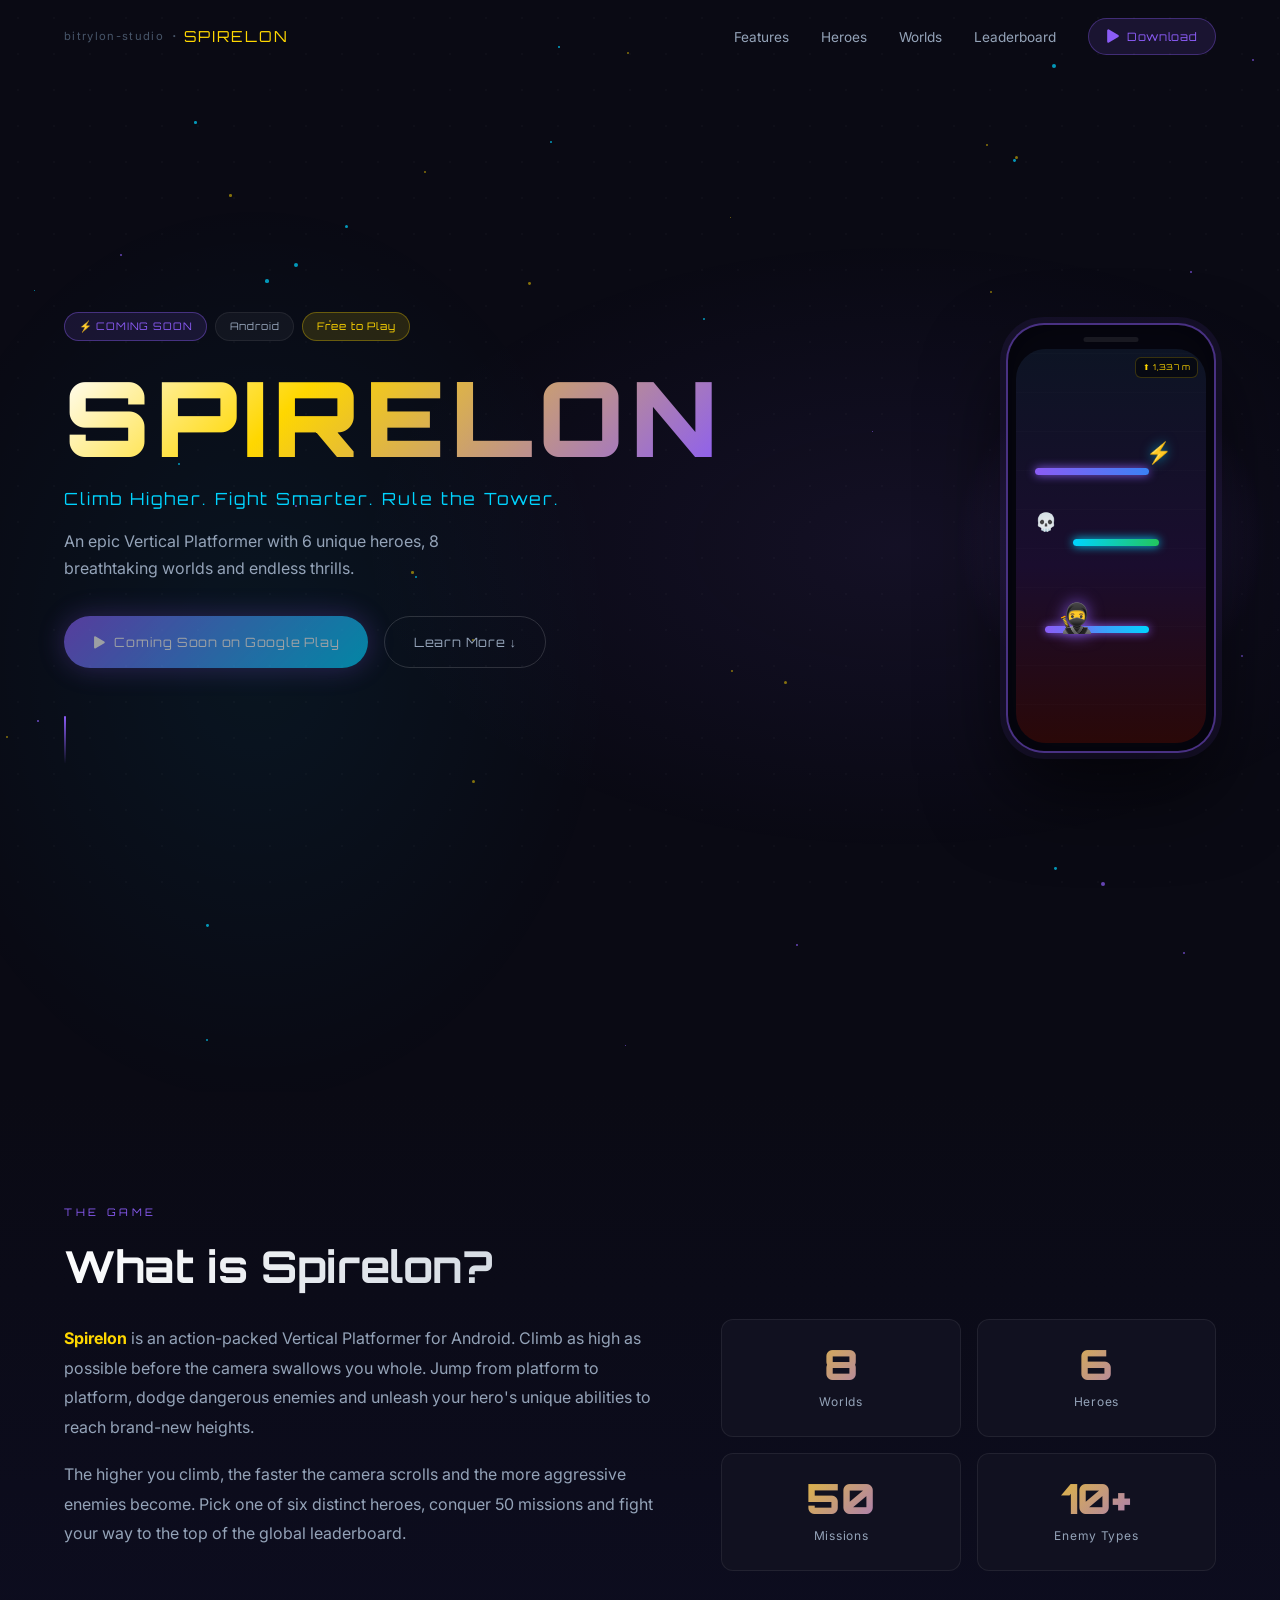
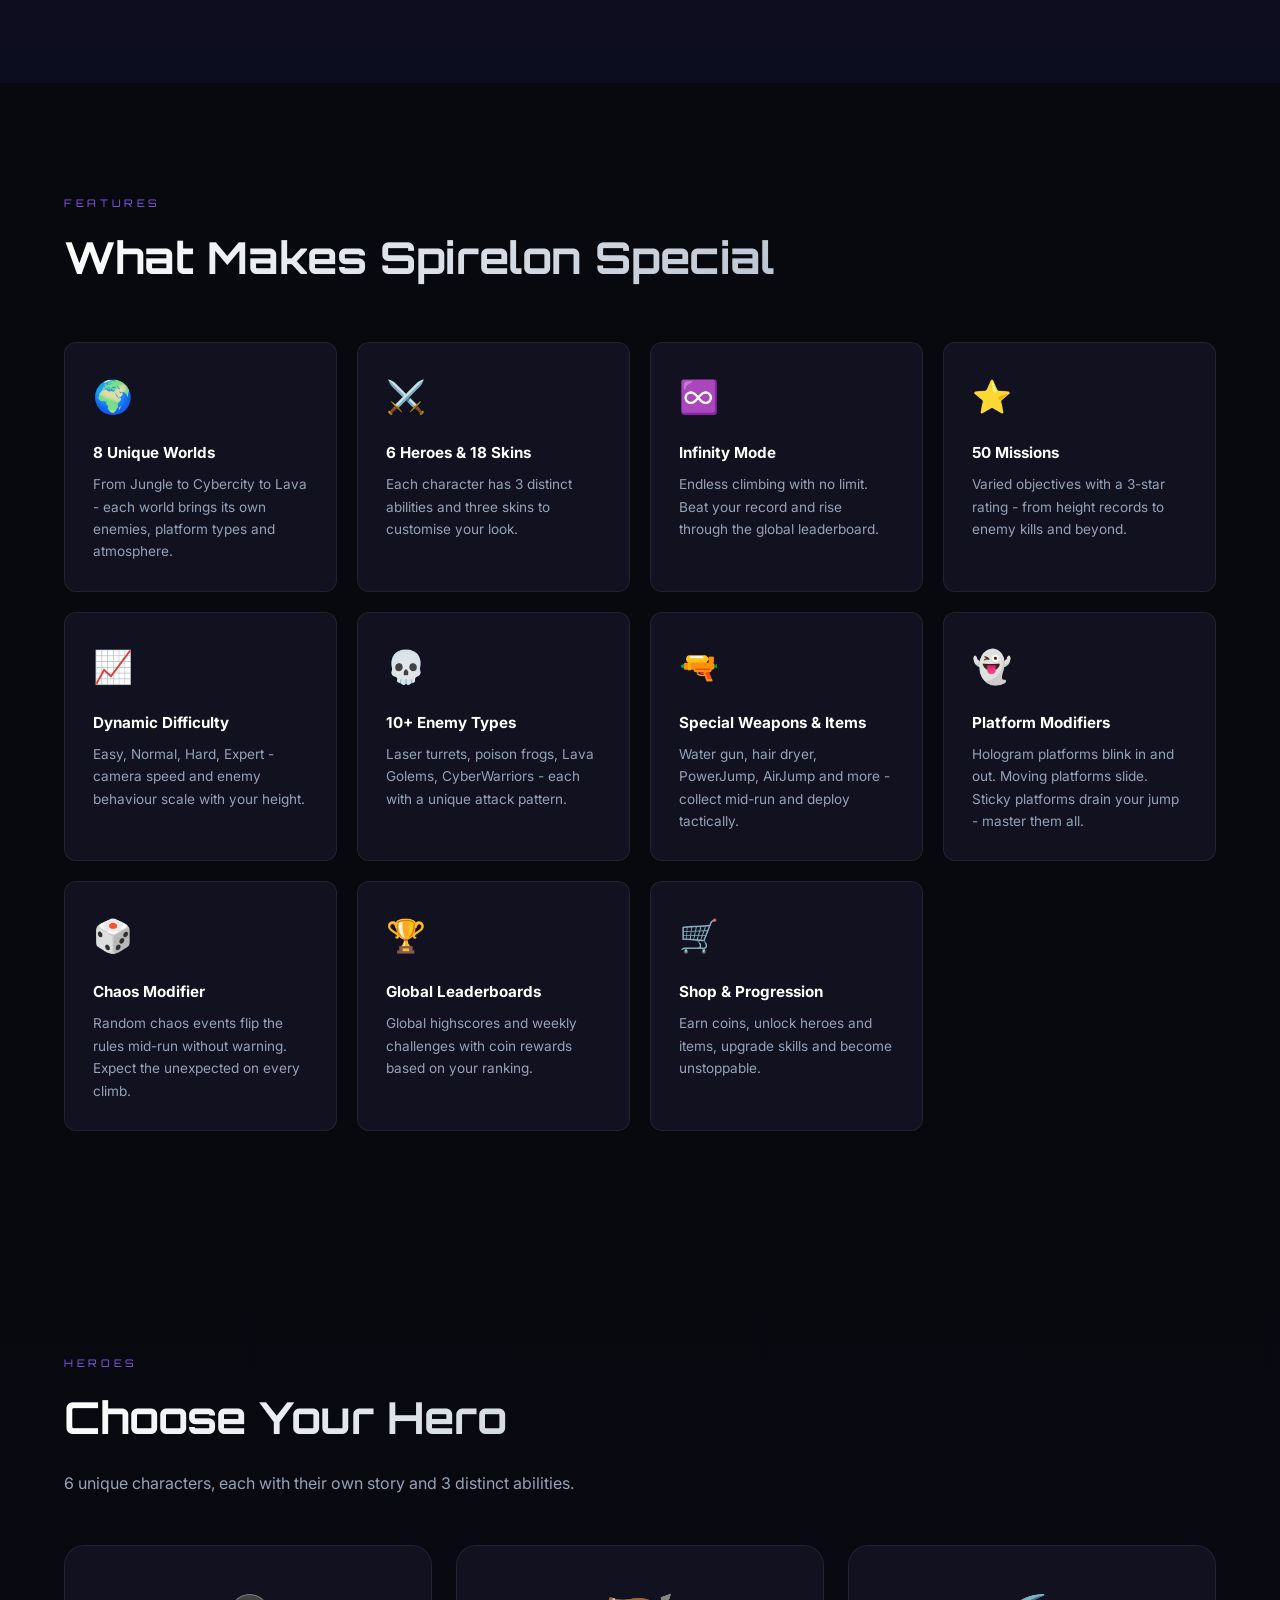
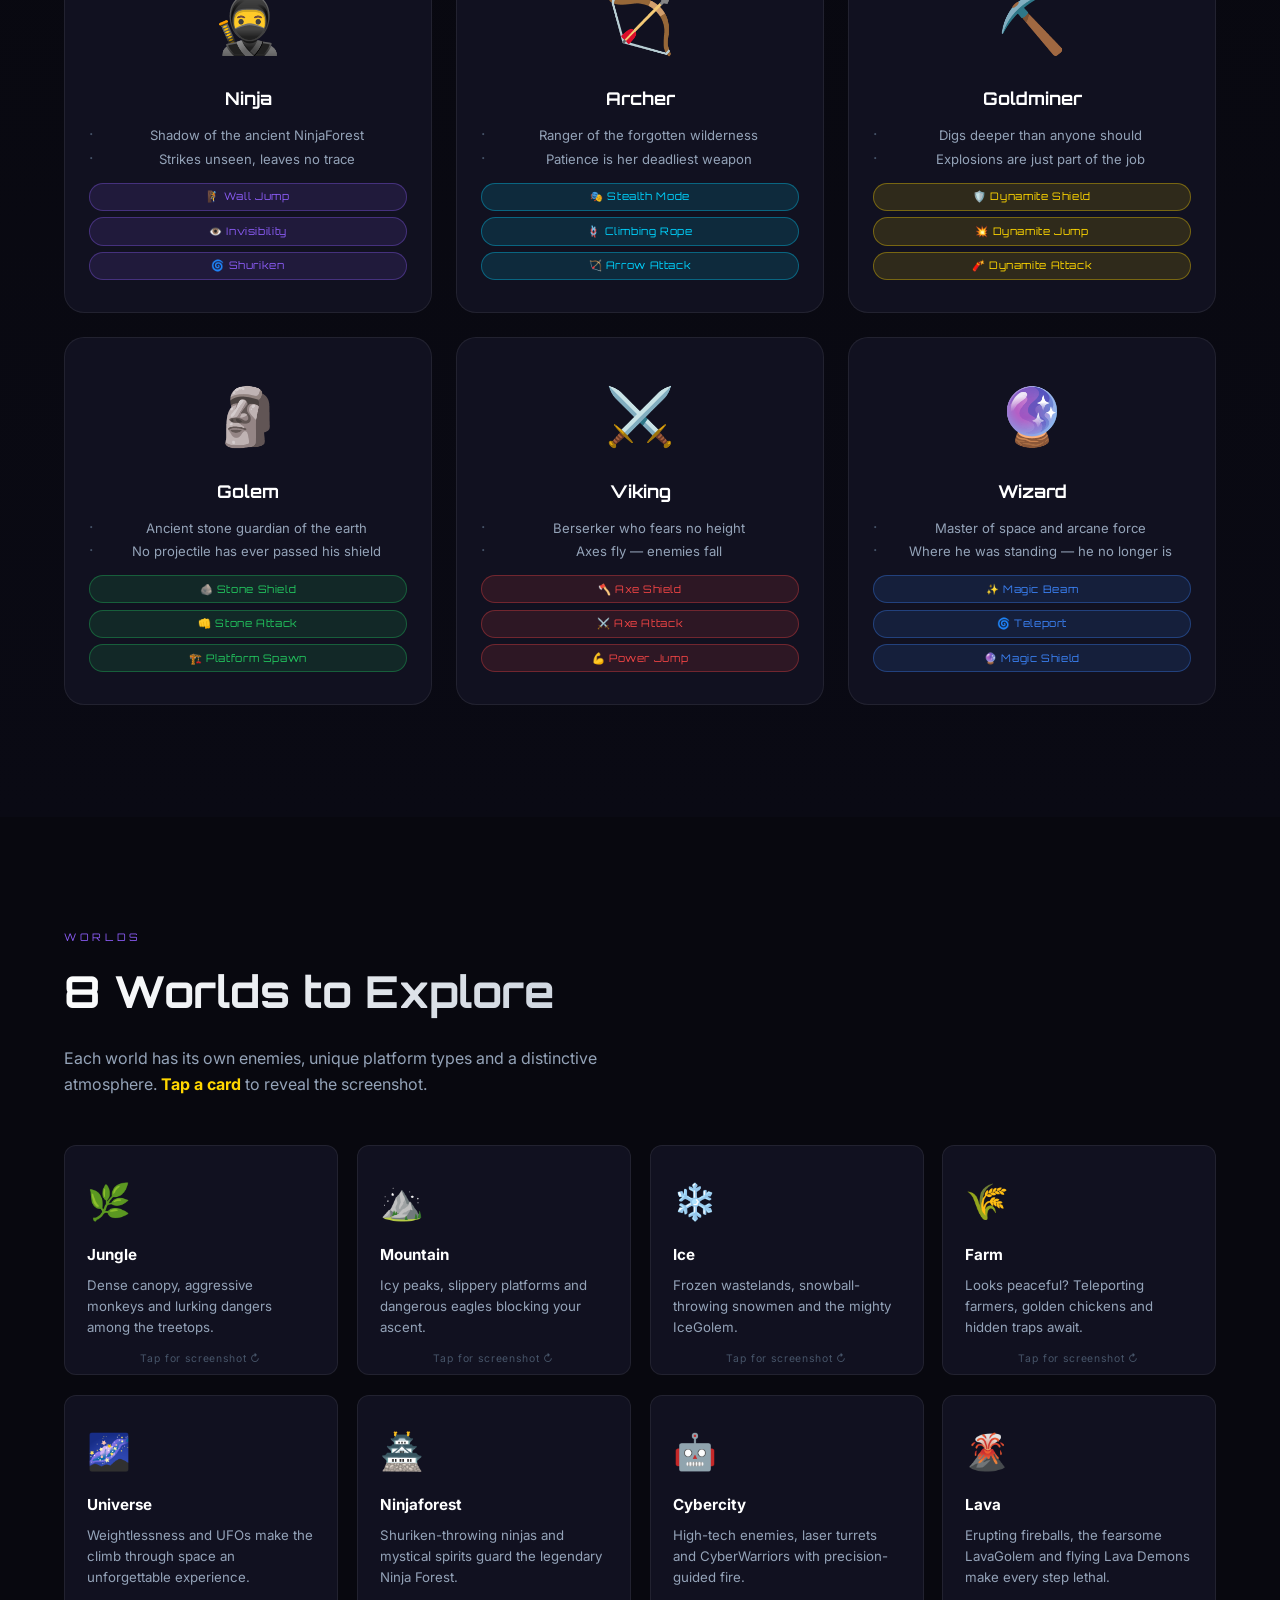
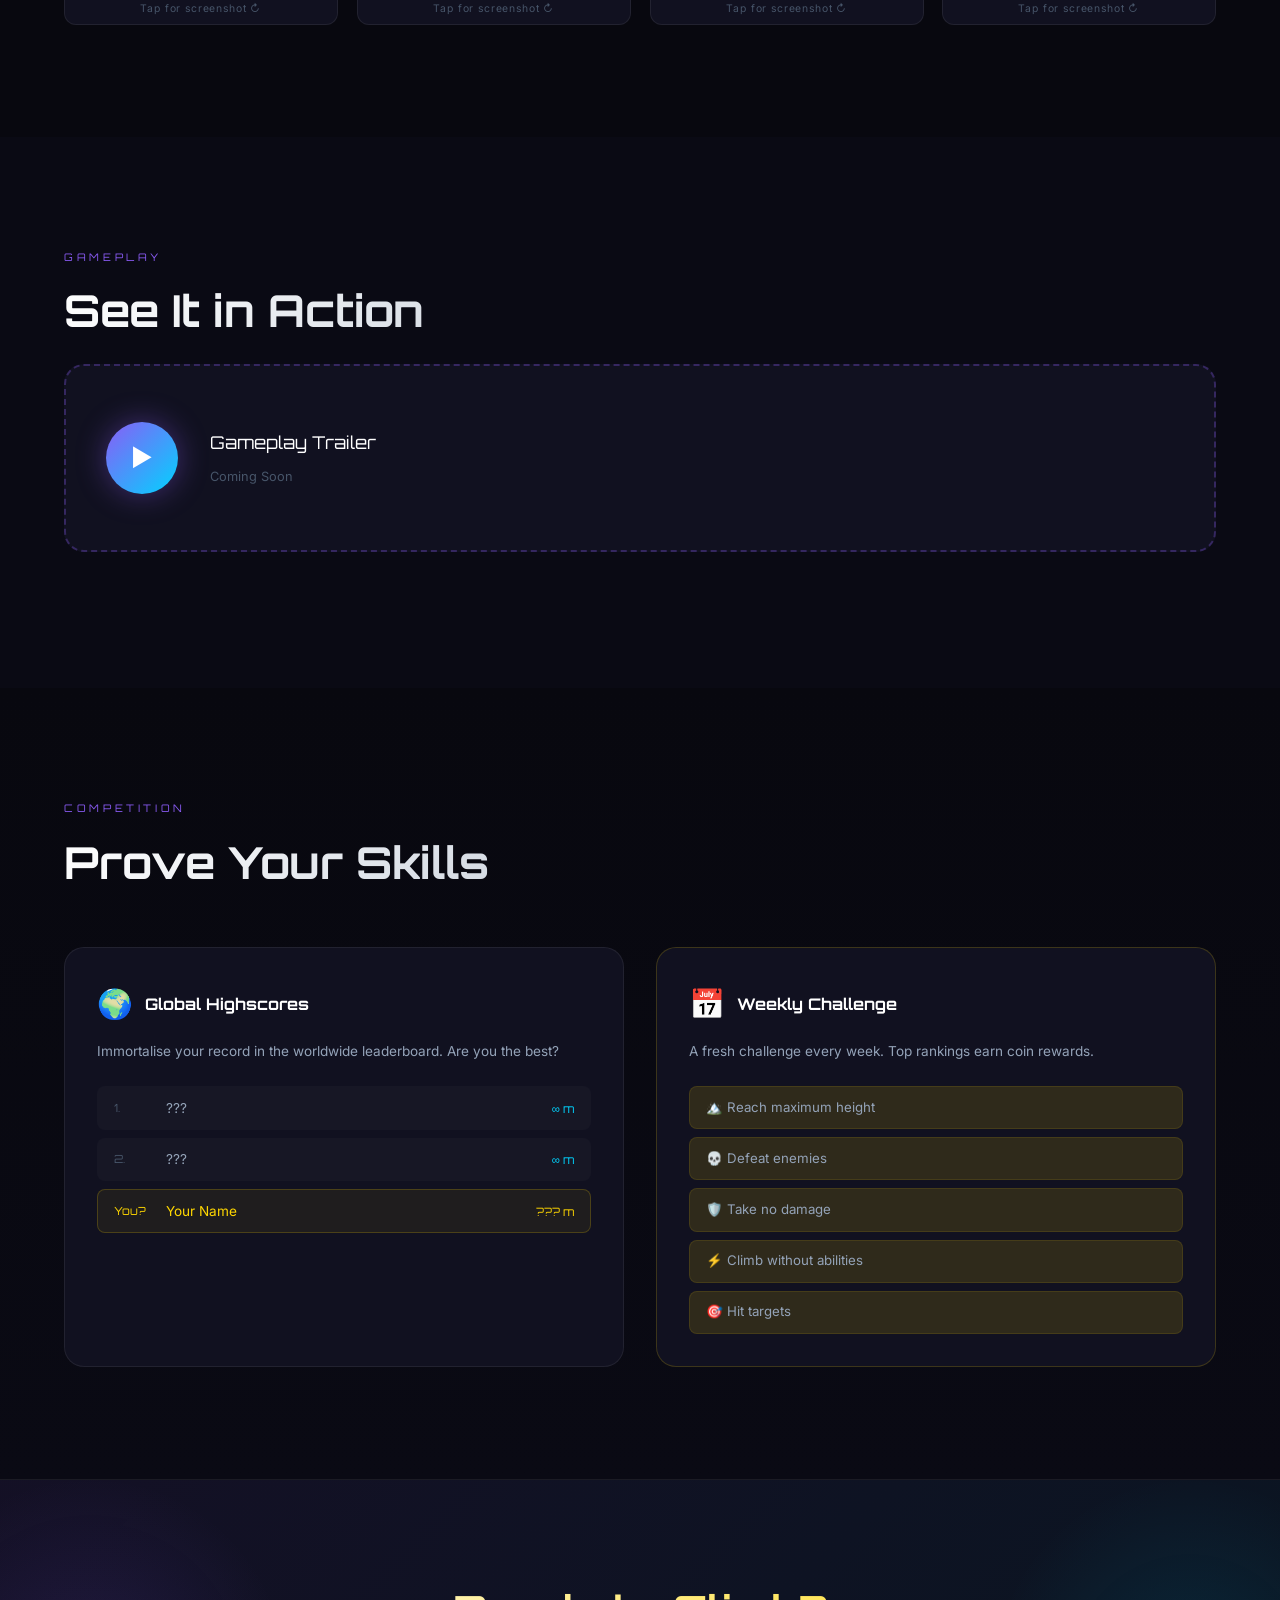
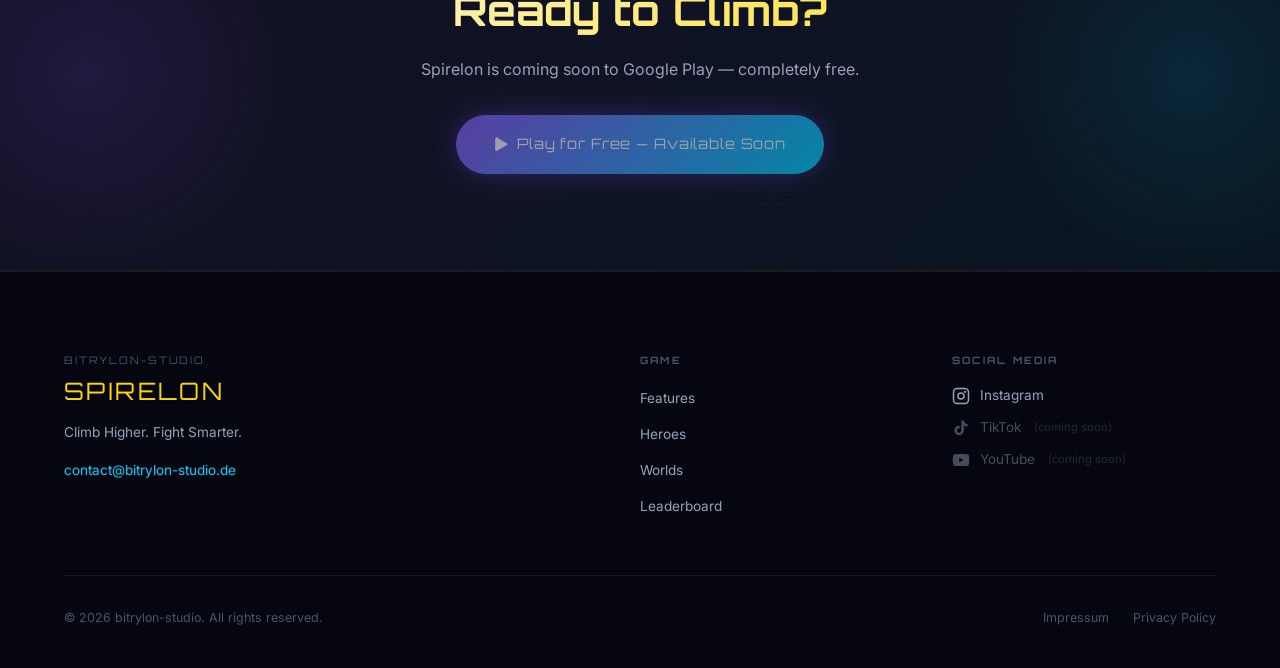
==== spirelon/index.html @ c1443558 "Add files via upload" ====
﻿<!DOCTYPE html>
<html lang="en">
<head>
  <meta charset="UTF-8"/>
  <meta name="viewport" content="width=device-width,initial-scale=1.0"/>
  <meta name="description" content="Spirelon - The action-packed Vertical Platformer for Android. Climb as high as possible, battle 10+ enemies and master 50 missions. Free to Play."/>
  <meta name="theme-color" content="#0a0a14"/>
  <title>Spirelon - Climb Higher. Fight Smarter.</title>
  <link rel="preconnect" href="https://fonts.googleapis.com"/>
  <link rel="preconnect" href="https://fonts.gstatic.com" crossorigin/>
  <link href="https://fonts.googleapis.com/css2?family=Orbitron:wght@400;700;900&family=Inter:wght@300;400;500;600&display=swap" rel="stylesheet"/>
  <link rel="stylesheet" href="css/style.css"/>
</head>
<body>
<nav class="nav" id="navbar">
  <div class="nav__inner">
    <div class="nav__logo">
      <a href="../index.html" class="nav__logo-studio">bitrylon-studio</a>
      <span class="nav__logo-sep">&middot;</span>
      <span class="nav__logo-game">SPIRELON</span>
    </div>
    <button class="nav__toggle" id="navToggle" aria-label="Open menu"><span></span><span></span><span></span></button>
    <ul class="nav__links" id="navLinks">
      <li><a href="#features">Features</a></li>
      <li><a href="#characters">Heroes</a></li>
      <li><a href="#worlds">Worlds</a></li>
      <li><a href="#leaderboard">Leaderboard</a></li>
      <li><a href="#" class="btn btn--nav" id="navDownloadBtn"><svg viewBox="0 0 24 24" fill="currentColor" width="14" height="14"><path d="M3.18 23.4A2 2 0 0 1 2 21.6V2.4a2 2 0 0 1 3.1-1.64L21.1 10.36a2 2 0 0 1 0 3.28L5.1 23.04a2 2 0 0 1-1.92.36z"/></svg> Download</a></li>
    </ul>
  </div>
</nav>
<section class="hero" id="hero">
  <div class="hero__bg-particles" id="particles"></div>
  <div class="container hero__container">
    <div class="hero__content">
      <div class="hero__badges">
        <span class="badge badge--soon">&#x26A1; COMING SOON</span>
        <span class="badge badge--platform">Android</span>
        <span class="badge badge--free">Free to Play</span>
      </div>
      <h1 class="hero__title">SPIRELON</h1>
      <p class="hero__tagline">Climb Higher. Fight Smarter. Rule the Tower.</p>
      <p class="hero__desc">An epic Vertical Platformer with 6 unique heroes, 8 breathtaking worlds and endless thrills.</p>
      <div class="hero__actions">
        <a href="#" class="btn btn--primary btn--disabled" id="heroDownloadBtn"><svg viewBox="0 0 24 24" fill="currentColor" class="btn__icon"><path d="M3.18 23.4A2 2 0 0 1 2 21.6V2.4a2 2 0 0 1 3.1-1.64L21.1 10.36a2 2 0 0 1 0 3.28L5.1 23.04a2 2 0 0 1-1.92.36z"/></svg> Coming Soon on Google Play</a>
        <a href="#features" class="btn btn--ghost">Learn More &#x2193;</a>
      </div>
      <div class="hero__scroll-indicator"><div class="scroll-line"></div></div>
    </div>
    <div class="hero__phone-wrap">
      <div class="phone-mockup">
        <div class="phone-mockup__notch"></div>
        <div class="phone-mockup__screen">
          <div class="game-preview">
            <div class="gp-bg"></div>
            <div class="gp-height-bar">&#x2B06; 1,337 m</div>
            <div class="gp-platform gp-platform--a"></div>
            <div class="gp-platform gp-platform--b"></div>
            <div class="gp-platform gp-platform--c gp-platform--hologram"></div>
            <div class="gp-hero">&#x1F977;</div>
            <div class="gp-enemy gp-enemy--a">&#x26A1;</div>
            <div class="gp-enemy gp-enemy--b">&#x1F480;</div>
          </div>
        </div>
      </div>
      <div class="phone-glow"></div>
    </div>
  </div>
</section>
<section class="about" id="about">
  <div class="container">
    <div class="section-label">The Game</div>
    <h2 class="section-title">What is Spirelon?</h2>
    <div class="about__layout">
      <div class="about__text">
        <p><strong>Spirelon</strong> is an action-packed Vertical Platformer for Android. Climb as high as possible before the camera swallows you whole. Jump from platform to platform, dodge dangerous enemies and unleash your hero&#39;s unique abilities to reach brand-new heights.</p>
        <p>The higher you climb, the faster the camera scrolls and the more aggressive enemies become. Pick one of six distinct heroes, conquer 50 missions and fight your way to the top of the global leaderboard.</p>
      </div>
      <div class="about__stats">
        <div class="stat-card"><div class="stat-card__val">8</div><div class="stat-card__lbl">Worlds</div></div>
        <div class="stat-card"><div class="stat-card__val">6</div><div class="stat-card__lbl">Heroes</div></div>
        <div class="stat-card"><div class="stat-card__val">50</div><div class="stat-card__lbl">Missions</div></div>
        <div class="stat-card"><div class="stat-card__val">10+</div><div class="stat-card__lbl">Enemy Types</div></div>
      </div>
    </div>
  </div>
</section>
<section class="features" id="features">
  <div class="container">
    <div class="section-label">Features</div>
    <h2 class="section-title">What Makes Spirelon Special</h2>
    <div class="features__grid">
      <div class="feature-card"><span class="feature-card__icon">&#x1F30D;</span><h3>8 Unique Worlds</h3><p>From Jungle to Cybercity to Lava - each world brings its own enemies, platform types and atmosphere.</p></div>
      <div class="feature-card"><span class="feature-card__icon">&#x2694;&#xFE0F;</span><h3>6 Heroes &amp; 18 Skins</h3><p>Each character has 3 distinct abilities and three skins to customise your look.</p></div>
      <div class="feature-card"><span class="feature-card__icon">&#x267E;&#xFE0F;</span><h3>Infinity Mode</h3><p>Endless climbing with no limit. Beat your record and rise through the global leaderboard.</p></div>
      <div class="feature-card"><span class="feature-card__icon">&#x2B50;</span><h3>50 Missions</h3><p>Varied objectives with a 3-star rating - from height records to enemy kills and beyond.</p></div>
      <div class="feature-card"><span class="feature-card__icon">&#x1F4C8;</span><h3>Dynamic Difficulty</h3><p>Easy, Normal, Hard, Expert - camera speed and enemy behaviour scale with your height.</p></div>
      <div class="feature-card"><span class="feature-card__icon">&#x1F480;</span><h3>10+ Enemy Types</h3><p>Laser turrets, poison frogs, Lava Golems, CyberWarriors - each with a unique attack pattern.</p></div>
      <div class="feature-card"><span class="feature-card__icon">&#x1F52B;</span><h3>Special Weapons &amp; Items</h3><p>Water gun, hair dryer, PowerJump, AirJump and more - collect mid-run and deploy tactically.</p></div>
      <div class="feature-card"><span class="feature-card__icon">&#x1F47B;</span><h3>Platform Modifiers</h3><p>Hologram platforms blink in and out. Moving platforms slide. Sticky platforms drain your jump - master them all.</p></div>
      <div class="feature-card"><span class="feature-card__icon">&#x1F3B2;</span><h3>Chaos Modifier</h3><p>Random chaos events flip the rules mid-run without warning. Expect the unexpected on every climb.</p></div>
      <div class="feature-card"><span class="feature-card__icon">&#x1F3C6;</span><h3>Global Leaderboards</h3><p>Global highscores and weekly challenges with coin rewards based on your ranking.</p></div>
      <div class="feature-card"><span class="feature-card__icon">&#x1F6D2;</span><h3>Shop &amp; Progression</h3><p>Earn coins, unlock heroes and items, upgrade skills and become unstoppable.</p></div>
    </div>
  </div>
</section>
<section class="characters" id="characters">
  <div class="container">
    <div class="section-label">Heroes</div>
    <h2 class="section-title">Choose Your Hero</h2>
    <p class="section-sub">6 unique characters, each with their own story and 3 distinct abilities.</p>
    <div class="chars__grid">
      <div class="char-card" data-accent="purple">
        <div class="char-card__glow"></div>
        <span class="char-card__emoji">&#x1F977;</span>
        <h3 class="char-card__name">Ninja</h3>
        <ul class="char-card__lore">
          <li>Shadow of the ancient NinjaForest</li>
          <li>Strikes unseen, leaves no trace</li>
        </ul>
        <div class="char-card__abilities">
          <span class="ability-pill ability-pill--purple">&#x1F9D7; Wall Jump</span>
          <span class="ability-pill ability-pill--purple">&#x1F441;&#xFE0F; Invisibility</span>
          <span class="ability-pill ability-pill--purple">&#x1F300; Shuriken</span>
        </div>
      </div>
      <div class="char-card" data-accent="cyan">
        <div class="char-card__glow"></div>
        <span class="char-card__emoji">&#x1F3F9;</span>
        <h3 class="char-card__name">Archer</h3>
        <ul class="char-card__lore">
          <li>Ranger of the forgotten wilderness</li>
          <li>Patience is her deadliest weapon</li>
        </ul>
        <div class="char-card__abilities">
          <span class="ability-pill ability-pill--cyan">&#x1F3AD; Stealth Mode</span>
          <span class="ability-pill ability-pill--cyan">&#x1FAA2; Climbing Rope</span>
          <span class="ability-pill ability-pill--cyan">&#x1F3F9; Arrow Attack</span>
        </div>
      </div>
      <div class="char-card" data-accent="gold">
        <div class="char-card__glow"></div>
        <span class="char-card__emoji">&#x26CF;&#xFE0F;</span>
        <h3 class="char-card__name">Goldminer</h3>
        <ul class="char-card__lore">
          <li>Digs deeper than anyone should</li>
          <li>Explosions are just part of the job</li>
        </ul>
        <div class="char-card__abilities">
          <span class="ability-pill ability-pill--gold">&#x1F6E1;&#xFE0F; Dynamite Shield</span>
          <span class="ability-pill ability-pill--gold">&#x1F4A5; Dynamite Jump</span>
          <span class="ability-pill ability-pill--gold">&#x1F9E8; Dynamite Attack</span>
        </div>
      </div>
      <div class="char-card" data-accent="green">
        <div class="char-card__glow"></div>
        <span class="char-card__emoji">&#x1F5FF;</span>
        <h3 class="char-card__name">Golem</h3>
        <ul class="char-card__lore">
          <li>Ancient stone guardian of the earth</li>
          <li>No projectile has ever passed his shield</li>
        </ul>
        <div class="char-card__abilities">
          <span class="ability-pill ability-pill--green">&#x1FAA8; Stone Shield</span>
          <span class="ability-pill ability-pill--green">&#x1F44A; Stone Attack</span>
          <span class="ability-pill ability-pill--green">&#x1F3D7;&#xFE0F; Platform Spawn</span>
        </div>
      </div>
      <div class="char-card" data-accent="red">
        <div class="char-card__glow"></div>
        <span class="char-card__emoji">&#x2694;&#xFE0F;</span>
        <h3 class="char-card__name">Viking</h3>
        <ul class="char-card__lore">
          <li>Berserker who fears no height</li>
          <li>Axes fly &#x2014; enemies fall</li>
        </ul>
        <div class="char-card__abilities">
          <span class="ability-pill ability-pill--red">&#x1FA93; Axe Shield</span>
          <span class="ability-pill ability-pill--red">&#x2694;&#xFE0F; Axe Attack</span>
          <span class="ability-pill ability-pill--red">&#x1F4AA; Power Jump</span>
        </div>
      </div>
      <div class="char-card" data-accent="blue">
        <div class="char-card__glow"></div>
        <span class="char-card__emoji">&#x1F52E;</span>
        <h3 class="char-card__name">Wizard</h3>
        <ul class="char-card__lore">
          <li>Master of space and arcane force</li>
          <li>Where he was standing &#x2014; he no longer is</li>
        </ul>
        <div class="char-card__abilities">
          <span class="ability-pill ability-pill--blue">&#x2728; Magic Beam</span>
          <span class="ability-pill ability-pill--blue">&#x1F300; Teleport</span>
          <span class="ability-pill ability-pill--blue">&#x1F52E; Magic Shield</span>
        </div>
      </div>
    </div>
  </div>
</section>
<section class="worlds" id="worlds">
  <div class="container">
    <div class="section-label">Worlds</div>
    <h2 class="section-title">8 Worlds to Explore</h2>
    <p class="section-sub">Each world has its own enemies, unique platform types and a distinctive atmosphere. <strong>Tap a card</strong> to reveal the screenshot.</p>
    <div class="worlds__grid">
      <div class="world-flip"><div class="world-flip__inner">
        <div class="world-flip__front"><span class="world-card__icon">&#x1F33F;</span><h3>Jungle</h3><p>Dense canopy, aggressive monkeys and lurking dangers among the treetops.</p><span class="flip-hint">Tap for screenshot &#x21BB;</span></div>
        <div class="world-flip__back"><span class="world-flip__back-name">Jungle</span><img src="assets/images/worlds/world-jungle.png" alt="Spirelon – Jungle world screenshot" loading="lazy" width="600" height="400" class="world-flip__shot"><span class="flip-hint">Tap to flip back &#x21BB;</span></div>
      </div></div>
      <div class="world-flip"><div class="world-flip__inner">
        <div class="world-flip__front"><span class="world-card__icon">&#x26F0;&#xFE0F;</span><h3>Mountain</h3><p>Icy peaks, slippery platforms and dangerous eagles blocking your ascent.</p><span class="flip-hint">Tap for screenshot &#x21BB;</span></div>
        <div class="world-flip__back"><span class="world-flip__back-name">Mountain</span><img src="assets/images/worlds/world-mountain.png" alt="Spirelon – Mountain world screenshot" loading="lazy" width="600" height="400" class="world-flip__shot"><span class="flip-hint">Tap to flip back &#x21BB;</span></div>
      </div></div>
      <div class="world-flip"><div class="world-flip__inner">
        <div class="world-flip__front"><span class="world-card__icon">&#x2744;&#xFE0F;</span><h3>Ice</h3><p>Frozen wastelands, snowball-throwing snowmen and the mighty IceGolem.</p><span class="flip-hint">Tap for screenshot &#x21BB;</span></div>
        <div class="world-flip__back"><span class="world-flip__back-name">Ice</span><img src="assets/images/worlds/world-ice.png" alt="Spirelon – Ice world screenshot" loading="lazy" width="600" height="400" class="world-flip__shot"><span class="flip-hint">Tap to flip back &#x21BB;</span></div>
      </div></div>
      <div class="world-flip"><div class="world-flip__inner">
        <div class="world-flip__front"><span class="world-card__icon">&#x1F33E;</span><h3>Farm</h3><p>Looks peaceful? Teleporting farmers, golden chickens and hidden traps await.</p><span class="flip-hint">Tap for screenshot &#x21BB;</span></div>
        <div class="world-flip__back"><span class="world-flip__back-name">Farm</span><img src="assets/images/worlds/world-farm.png" alt="Spirelon – Farm world screenshot" loading="lazy" width="600" height="400" class="world-flip__shot"><span class="flip-hint">Tap to flip back &#x21BB;</span></div>
      </div></div>
      <div class="world-flip"><div class="world-flip__inner">
        <div class="world-flip__front"><span class="world-card__icon">&#x1F30C;</span><h3>Universe</h3><p>Weightlessness and UFOs make the climb through space an unforgettable experience.</p><span class="flip-hint">Tap for screenshot &#x21BB;</span></div>
        <div class="world-flip__back"><span class="world-flip__back-name">Universe</span><img src="assets/images/worlds/world-universe.png" alt="Spirelon – Universe world screenshot" loading="lazy" width="600" height="400" class="world-flip__shot"><span class="flip-hint">Tap to flip back &#x21BB;</span></div>
      </div></div>
      <div class="world-flip"><div class="world-flip__inner">
        <div class="world-flip__front"><span class="world-card__icon">&#x1F3EF;</span><h3>Ninjaforest</h3><p>Shuriken-throwing ninjas and mystical spirits guard the legendary Ninja Forest.</p><span class="flip-hint">Tap for screenshot &#x21BB;</span></div>
        <div class="world-flip__back"><span class="world-flip__back-name">Ninjaforest</span><img src="assets/images/worlds/world-ninjaforest.png" alt="Spirelon – Ninjaforest world screenshot" loading="lazy" width="600" height="400" class="world-flip__shot"><span class="flip-hint">Tap to flip back &#x21BB;</span></div>
      </div></div>
      <div class="world-flip"><div class="world-flip__inner">
        <div class="world-flip__front"><span class="world-card__icon">&#x1F916;</span><h3>Cybercity</h3><p>High-tech enemies, laser turrets and CyberWarriors with precision-guided fire.</p><span class="flip-hint">Tap for screenshot &#x21BB;</span></div>
        <div class="world-flip__back"><span class="world-flip__back-name">Cybercity</span><img src="assets/images/worlds/world-cybercity.png" alt="Spirelon – Cybercity world screenshot" loading="lazy" width="600" height="400" class="world-flip__shot"><span class="flip-hint">Tap to flip back &#x21BB;</span></div>
      </div></div>
      <div class="world-flip"><div class="world-flip__inner">
        <div class="world-flip__front"><span class="world-card__icon">&#x1F30B;</span><h3>Lava</h3><p>Erupting fireballs, the fearsome LavaGolem and flying Lava Demons make every step lethal.</p><span class="flip-hint">Tap for screenshot &#x21BB;</span></div>
        <div class="world-flip__back"><span class="world-flip__back-name">Lava</span><img src="assets/images/worlds/world-lava.png" alt="Spirelon – Lava world screenshot" loading="lazy" width="600" height="400" class="world-flip__shot"><span class="flip-hint">Tap to flip back &#x21BB;</span></div>
      </div></div>
    </div>
  </div>
</section>
<section class="media" id="media">
  <div class="container">
    <div class="section-label">Gameplay</div>
    <h2 class="section-title">See It in Action</h2>
    <div class="trailer-box"><div class="trailer-box__play">&#x25B6;</div><div class="trailer-box__text"><span class="trailer-box__title">Gameplay Trailer</span><span class="trailer-box__sub">Coming Soon</span></div></div>
  </div>
</section>
<section class="leaderboard" id="leaderboard">
  <div class="container">
    <div class="section-label">Competition</div>
    <h2 class="section-title">Prove Your Skills</h2>
    <div class="lb__grid">
      <div class="lb-card">
        <div class="lb-card__header"><span class="lb-card__icon">&#x1F30D;</span><h3>Global Highscores</h3></div>
        <p>Immortalise your record in the worldwide leaderboard. Are you the best?</p>
        <ul class="lb-mock">
          <li><span class="lb-rank">1.</span><span class="lb-name">???</span><span class="lb-score">&#x221E; m</span></li>
          <li><span class="lb-rank">2.</span><span class="lb-name">???</span><span class="lb-score">&#x221E; m</span></li>
          <li class="lb-mock__you"><span class="lb-rank">You?</span><span class="lb-name">Your Name</span><span class="lb-score">??? m</span></li>
        </ul>
      </div>
      <div class="lb-card lb-card--weekly">
        <div class="lb-card__header"><span class="lb-card__icon">&#x1F4C5;</span><h3>Weekly Challenge</h3></div>
        <p>A fresh challenge every week. Top rankings earn coin rewards.</p>
        <div class="lb-challenges">
          <div class="lb-challenge">&#x1F3D4;&#xFE0F; Reach maximum height</div>
          <div class="lb-challenge">&#x1F480; Defeat enemies</div>
          <div class="lb-challenge">&#x1F6E1;&#xFE0F; Take no damage</div>
          <div class="lb-challenge">&#x26A1; Climb without abilities</div>
          <div class="lb-challenge">&#x1F3AF; Hit targets</div>
        </div>
      </div>
    </div>
  </div>
</section>
<section class="cta-section">
  <div class="container cta-section__inner">
    <div class="cta-section__glow-left"></div>
    <div class="cta-section__glow-right"></div>
    <h2 class="cta-section__title">Ready to Climb?</h2>
    <p class="cta-section__sub">Spirelon is coming soon to Google Play &#x2014; completely free.</p>
    <a href="#" class="btn btn--primary btn--lg btn--disabled"><svg viewBox="0 0 24 24" fill="currentColor" class="btn__icon"><path d="M3.18 23.4A2 2 0 0 1 2 21.6V2.4a2 2 0 0 1 3.1-1.64L21.1 10.36a2 2 0 0 1 0 3.28L5.1 23.04a2 2 0 0 1-1.92.36z"/></svg> Play for Free &#x2014; Available Soon</a>
  </div>
</section>
<footer class="footer">
  <div class="container">
    <div class="footer__top">
      <div class="footer__brand">
        <div class="footer__studio-name">bitrylon-studio</div>
        <div class="footer__game-name">SPIRELON</div>
        <p class="footer__slogan">Climb Higher. Fight Smarter.</p>
        <a href="mailto:contact@bitrylon-studio.de" class="footer__email">contact@bitrylon-studio.de</a>
      </div>
      <div class="footer__nav">
        <h4>Game</h4>
        <ul>
          <li><a href="#features">Features</a></li>
          <li><a href="#characters">Heroes</a></li>
          <li><a href="#worlds">Worlds</a></li>
          <li><a href="#leaderboard">Leaderboard</a></li>
        </ul>
      </div>
      <div class="footer__social-col">
        <h4>Social Media</h4>
        <div class="social-links">
          <a href="https://www.instagram.com/spirelon?utm_source=qr" class="social-link" target="_blank" rel="noopener noreferrer"><svg viewBox="0 0 24 24" fill="currentColor" width="18" height="18"><rect x="2" y="2" width="20" height="20" rx="5" ry="5" fill="none" stroke="currentColor" stroke-width="2"/><circle cx="12" cy="12" r="4" fill="none" stroke="currentColor" stroke-width="2"/><circle cx="17.5" cy="6.5" r="1.5"/></svg> Instagram</a>
          <a href="#" class="social-link social-link--ph"><svg viewBox="0 0 24 24" fill="currentColor" width="18" height="18"><path d="M19.59 6.69a4.83 4.83 0 0 1-3.77-4.25V2h-3.45v13.67a2.89 2.89 0 0 1-2.88 2.5 2.89 2.89 0 0 1-2.89-2.89 2.89 2.89 0 0 1 2.89-2.89c.28 0 .54.04.79.1V9.01a6.33 6.33 0 0 0-.79-.05 6.34 6.34 0 0 0-6.34 6.34 6.34 6.34 0 0 0 6.34 6.34 6.34 6.34 0 0 0 6.33-6.34V8.69a8.28 8.28 0 0 0 4.83 1.53V6.77a4.83 4.83 0 0 1-1.06-.08z"/></svg> TikTok</a>
          <a href="#" class="social-link social-link--ph"><svg viewBox="0 0 24 24" fill="currentColor" width="18" height="18"><path d="M22.54 6.42a2.78 2.78 0 0 0-1.95-1.96C18.88 4 12 4 12 4s-6.88 0-8.59.46A2.78 2.78 0 0 0 1.46 6.42 29 29 0 0 0 1 12a29 29 0 0 0 .46 5.58 2.78 2.78 0 0 0 1.95 1.96C5.12 20 12 20 12 20s6.88 0 8.59-.46a2.78 2.78 0 0 0 1.96-1.96A29 29 0 0 0 23 12a29 29 0 0 0-.46-5.58zM9.75 15.02V8.98L15.5 12l-5.75 3.02z"/></svg> YouTube</a>
        </div>
      </div>
    </div>
    <div class="footer__bottom">
      <p class="footer__copy">&#xA9; 2026 bitrylon-studio. All rights reserved.</p>
      <div class="footer__legal-links">
        <button class="legal-btn" id="btnImpressum">Impressum</button>
        <button class="legal-btn" id="btnDatenschutz">Privacy Policy</button>
      </div>
    </div>
  </div>
</footer>
<div class="modal" id="modalImpressum" role="dialog" aria-modal="true" aria-label="Impressum">
  <div class="modal__bg" data-close="Impressum"></div>
  <div class="modal__box">
    <button class="modal__close" data-close="Impressum" aria-label="Close">&#x2715;</button>
    <h2>Impressum</h2>
    <p class="modal__legal-hint"><strong>Angaben gem&#xE4;&#xDF; &#xA7; 5 TMG</strong></p>
    <p><strong>Philipp Hellmeier</strong><br>Europaring 90<br>53757 St. Augustin<br>Deutschland</p>
    <p><strong>Kontakt</strong><br>E-Mail: <a href="mailto:contact@bitrylon-studio.de">contact@bitrylon-studio.de</a></p>
    <h3>Haftungsausschluss</h3>
    <p>Die Inhalte dieser Website wurden mit gr&#xF6;&#xDF;ter Sorgfalt erstellt. F&#xFC;r die Richtigkeit, Vollst&#xE4;ndigkeit und Aktualit&#xE4;t der Inhalte kann keine Gew&#xE4;hr &#xFC;bernommen werden.</p>
  </div>
</div>
<div class="modal" id="modalDatenschutz" role="dialog" aria-modal="true" aria-label="Privacy Policy">
  <div class="modal__bg" data-close="Datenschutz"></div>
  <div class="modal__box modal__box--wide">
    <button class="modal__close" data-close="Datenschutz" aria-label="Close">&#x2715;</button>
    <h2>Privacy Policy</h2>
    <h3>1. Controller</h3>
    <p><strong>Philipp Hellmeier</strong><br>Europaring 90, 53757 St. Augustin<br>E-Mail: <a href="mailto:contact@bitrylon-studio.de">contact@bitrylon-studio.de</a></p>
    <h3>2. Data Collected by the App</h3>
    <p>The app <em>Spirelon</em> saves game progress, settings and highscores exclusively on your device. This data is not transmitted to external servers.</p>
    <h3>3. Google Play &amp; In-App Purchases</h3>
    <p>Downloads and payments are handled by the Google Play Store. Google&#39;s privacy policy applies: <a href="https://policies.google.com/privacy" target="_blank" rel="noopener noreferrer">policies.google.com/privacy</a></p>
    <h3>4. This Website</h3>
    <p>This website uses no cookies and collects no personal data. No analytics or tracking services are used.</p>
    <h3>5. Your Rights (GDPR Art. 15&#x2013;21)</h3>
    <p>You have the right to access, rectification, erasure and objection. Contact: <a href="mailto:contact@bitrylon-studio.de">contact@bitrylon-studio.de</a></p>
  </div>
</div>
<script src="js/main.js"></script>
</body>
</html>
---- spirelon/css/style.css ----
/* ============================================================
   SPIRELON – Website Stylesheet
   bitrylon-studio © 2026
============================================================ */

/* ── Custom Properties ──────────────────────────────────── */
:root {
  --bg:           #0a0a14;
  --bg-card:      #111120;
  --bg-card-2:    #16162a;
  --border:       rgba(255,255,255,0.07);
  --border-hover: rgba(255,255,255,0.15);

  --gold:    #ffd700;
  --cyan:    #00d4ff;
  --purple:  #8b5cf6;
  --red:     #ef4444;
  --green:   #22c55e;
  --blue:    #3b82f6;

  --gold-a:   rgba(255,215,0,0.13);
  --cyan-a:   rgba(0,212,255,0.13);
  --purple-a: rgba(139,92,246,0.13);
  --red-a:    rgba(239,68,68,0.13);
  --green-a:  rgba(34,197,94,0.13);
  --blue-a:   rgba(59,130,246,0.13);

  --text:       #e2e8f0;
  --text-muted: #94a3b8;
  --text-dim:   #475569;

  --font-display: 'Orbitron', sans-serif;
  --font-body:    'Inter', sans-serif;
  --r:    12px;
  --r-lg: 20px;
  --t:    0.28s ease;
}

/* ── Reset ───────────────────────────────────────────────── */
*, *::before, *::after { box-sizing: border-box; margin: 0; padding: 0; }
html { scroll-behavior: smooth; }
body {
  font-family: var(--font-body);
  background: var(--bg);
  color: var(--text);
  line-height: 1.65;
  overflow-x: hidden;
}

/* Subtle dot-grid background */
body::before {
  content: '';
  position: fixed; inset: 0; z-index: 0;
  background-image: radial-gradient(circle, rgba(255,255,255,0.025) 1px, transparent 1px);
  background-size: 36px 36px;
  pointer-events: none;
}

a    { color: inherit; text-decoration: none; }
strong { color: var(--gold); }
img  { max-width: 100%; display: block; }

/* ── Layout Helpers ─────────────────────────────────────── */
.container {
  max-width: 1200px;
  margin: 0 auto;
  padding: 0 1.5rem;
  position: relative; z-index: 1;
}
section { padding: 7rem 0; }

.section-label {
  font-family: var(--font-display);
  font-size: 0.65rem;
  letter-spacing: 0.35em;
  text-transform: uppercase;
  color: var(--purple);
  margin-bottom: 0.6rem;
}
.section-title {
  font-family: var(--font-display);
  font-size: clamp(1.75rem, 4vw, 2.75rem);
  font-weight: 700;
  background: linear-gradient(135deg, #fff 0%, var(--text-muted) 100%);
  -webkit-background-clip: text;
  -webkit-text-fill-color: transparent;
  background-clip: text;
  margin-bottom: 1rem;
}
.section-sub {
  color: var(--text-muted);
  max-width: 560px;
  margin-bottom: 3rem;
}

/* ── Buttons ─────────────────────────────────────────────── */
.btn {
  display: inline-flex;
  align-items: center;
  gap: 0.55rem;
  padding: 0.9rem 1.8rem;
  border-radius: 50px;
  font-family: var(--font-display);
  font-size: 0.8rem;
  letter-spacing: 0.06em;
  cursor: pointer;
  border: none;
  transition: transform var(--t), box-shadow var(--t), opacity var(--t);
  white-space: nowrap;
  text-decoration: none;
}
.btn__icon { width: 1em; height: 1em; flex-shrink: 0; }

.btn--primary {
  background: linear-gradient(135deg, var(--purple) 0%, var(--cyan) 100%);
  color: #fff;
  box-shadow: 0 0 28px rgba(139,92,246,0.45);
}
.btn--primary:hover:not(.btn--disabled) {
  transform: translateY(-3px);
  box-shadow: 0 6px 48px rgba(139,92,246,0.65);
}
.btn--ghost {
  background: transparent;
  border: 1px solid var(--border-hover);
  color: var(--text-muted);
}
.btn--ghost:hover { color: #fff; border-color: var(--purple); }

.btn--nav {
  display: inline-flex;
  align-items: center;
  gap: 0.4rem;
  padding: 0.5rem 1.1rem;
  font-size: 0.72rem;
  background: var(--purple-a);
  border: 1px solid rgba(139,92,246,0.35);
  color: var(--purple);
  border-radius: 50px;
  font-family: var(--font-display);
  letter-spacing: 0.06em;
  transition: var(--t);
}
.btn--nav:hover { background: rgba(139,92,246,0.25); color: #fff; }
.btn--lg { padding: 1.1rem 2.4rem; font-size: 0.9rem; }
.btn--disabled { opacity: 0.6; pointer-events: none; cursor: not-allowed; }

/* ── Navigation ─────────────────────────────────────────── */
.nav {
  position: fixed; top: 0; left: 0; right: 0; z-index: 200;
  padding: 1.1rem 0;
  transition: background var(--t), backdrop-filter var(--t), border-color var(--t);
  border-bottom: 1px solid transparent;
}
.nav.scrolled {
  background: rgba(10,10,20,0.88);
  backdrop-filter: blur(24px);
  border-color: var(--border);
}
.nav__inner {
  max-width: 1200px; margin: 0 auto; padding: 0 1.5rem;
  display: flex; align-items: center; justify-content: space-between; gap: 2rem;
}
.nav__logo { display: flex; align-items: center; gap: 0.5rem; flex-shrink: 0; }
.nav__logo-studio { font-size: 0.7rem; color: var(--text-dim); letter-spacing: 0.12em; }
.nav__logo-sep    { color: var(--text-dim); }
.nav__logo-game   { font-family: var(--font-display); font-size: 0.95rem; color: var(--gold); letter-spacing: 0.12em; }

.nav__links {
  display: flex; align-items: center; gap: 2rem; list-style: none;
}
.nav__links > li > a:not(.btn) {
  font-size: 0.85rem; color: var(--text-muted);
  transition: color var(--t);
}
.nav__links > li > a:not(.btn):hover { color: #fff; }

.nav__toggle {
  display: none; flex-direction: column; gap: 5px;
  background: none; border: none; cursor: pointer; padding: 4px;
}
.nav__toggle span {
  display: block; width: 22px; height: 2px;
  background: var(--text-muted); border-radius: 2px;
  transition: var(--t);
}

/* ── Hero ────────────────────────────────────────────────── */
.hero {
  min-height: 100vh;
  position: relative;
  overflow: hidden;
  padding-top: 5rem;
}
.hero__bg-particles {
  position: absolute; inset: 0; z-index: 0; pointer-events: none;
  /* radial purple glow */
  background:
    radial-gradient(ellipse 60% 40% at 70% 50%, rgba(139,92,246,0.08) 0%, transparent 70%),
    radial-gradient(ellipse 40% 60% at 20% 60%, rgba(0,212,255,0.06) 0%, transparent 70%);
}
.hero__container {
  display: flex;
  align-items: center;
  gap: 4rem;
  min-height: 100vh;
  padding-top: 5rem;
  padding-bottom: 4rem;
}

/* Content */
.hero__content { flex: 0 1 540px; }
.hero__badges  { display: flex; flex-wrap: wrap; gap: 0.5rem; margin-bottom: 1.5rem; }

.badge {
  display: inline-block;
  padding: 0.3rem 0.85rem;
  border-radius: 50px;
  font-family: var(--font-display);
  font-size: 0.65rem;
  letter-spacing: 0.08em;
}
.badge--soon     { background: var(--purple-a); border: 1px solid rgba(139,92,246,0.4); color: var(--purple); }
.badge--platform { background: rgba(255,255,255,0.04); border: 1px solid var(--border); color: var(--text-muted); }
.badge--free     { background: var(--gold-a); border: 1px solid rgba(255,215,0,0.3); color: var(--gold); }

.hero__title {
  font-family: var(--font-display);
  font-size: clamp(3.5rem, 10vw, 6.5rem);
  font-weight: 900;
  letter-spacing: 0.06em;
  line-height: 1;
  background: linear-gradient(135deg, #fff 0%, var(--gold) 35%, var(--purple) 100%);
  -webkit-background-clip: text;
  -webkit-text-fill-color: transparent;
  background-clip: text;
  animation: titlePulse 4s ease-in-out infinite alternate;
  margin-bottom: 1rem;
}
@keyframes titlePulse {
  from { filter: drop-shadow(0 0 18px rgba(139,92,246,0.35)); }
  to   { filter: drop-shadow(0 0 36px rgba(255,215,0,0.35)); }
}
.hero__tagline {
  font-family: var(--font-display);
  font-size: clamp(0.8rem, 2vw, 1.05rem);
  color: var(--cyan);
  letter-spacing: 0.12em;
  margin-bottom: 1rem;
}
.hero__desc {
  color: var(--text-muted);
  max-width: 460px;
  margin-bottom: 2.2rem;
}
.hero__actions { display: flex; gap: 1rem; flex-wrap: wrap; margin-bottom: 3rem; }
.hero__scroll-indicator {
  display: flex; align-items: center; gap: 0.75rem;
}
.scroll-line {
  width: 2px; height: 48px;
  background: linear-gradient(to bottom, var(--purple), transparent);
  border-radius: 2px;
  animation: scrollPulse 1.8s ease-in-out infinite;
}
@keyframes scrollPulse {
  0%,100% { transform: scaleY(1); opacity: 0.8; }
  50%      { transform: scaleY(0.4); opacity: 0.2; }
}

/* Phone Mockup */
.hero__phone-wrap {
  position: relative; flex-shrink: 0;
  display: flex; justify-content: center; align-items: center;
  margin-left: auto;
  padding-left: 1.5rem;
}
.phone-glow {
  position: absolute;
  width: 320px; height: 320px;
  background: radial-gradient(circle, rgba(139,92,246,0.25) 0%, transparent 70%);
  border-radius: 50%;
  pointer-events: none;
  animation: glowPulse 3s ease-in-out infinite alternate;
}
@keyframes glowPulse {
  from { opacity: 0.6; transform: scale(0.9); }
  to   { opacity: 1;   transform: scale(1.1); }
}
.phone-mockup {
  width: 210px; height: 430px;
  border: 2px solid rgba(139,92,246,0.5);
  border-radius: 38px;
  background: #060610;
  position: relative; z-index: 1;
  box-shadow:
    0 0 0 6px rgba(139,92,246,0.08),
    0 40px 80px rgba(0,0,0,0.6),
    inset 0 0 40px rgba(0,0,0,0.4);
  animation: phoneFloat 5s ease-in-out infinite;
  overflow: hidden;
}
@keyframes phoneFloat {
  0%,100% { transform: translateY(0)   rotate(-1.5deg); }
  50%      { transform: translateY(-18px) rotate(1.5deg); }
}
.phone-mockup__notch {
  position: absolute; top: 12px; left: 50%; transform: translateX(-50%);
  width: 55px; height: 5px;
  background: rgba(255,255,255,0.08); border-radius: 3px; z-index: 2;
}
.phone-mockup__screen {
  position: absolute; inset: 24px 8px 8px;
  border-radius: 30px; overflow: hidden;
}

/* Game Preview Animation */
.game-preview {
  position: relative; width: 100%; height: 100%;
  background: linear-gradient(180deg, #0d1424 0%, #1a0d2e 55%, #2a0808 100%);
  overflow: hidden;
}
.gp-bg {
  position: absolute; inset: 0;
  background: repeating-linear-gradient(
    0deg,
    transparent 0px, transparent 38px,
    rgba(255,255,255,0.012) 38px, rgba(255,255,255,0.012) 39px
  );
}
.gp-height-bar {
  position: absolute; top: 8px; right: 8px;
  font-family: var(--font-display); font-size: 0.5rem;
  color: var(--gold); letter-spacing: 0.05em;
  background: rgba(0,0,0,0.5); padding: 3px 7px; border-radius: 6px;
  border: 1px solid rgba(255,215,0,0.2);
}
.gp-platform {
  position: absolute; height: 7px;
  border-radius: 4px;
  box-shadow: 0 0 10px currentColor;
}
.gp-platform--a {
  bottom: 28%; left: 15%; width: 55%;
  background: linear-gradient(90deg, var(--purple), var(--cyan));
  color: var(--purple);
}
.gp-platform--b {
  bottom: 50%; left: 30%; width: 45%;
  background: linear-gradient(90deg, var(--cyan), var(--green));
  color: var(--cyan);
}
.gp-platform--c {
  bottom: 68%; left: 10%; width: 60%;
  background: linear-gradient(90deg, var(--purple), var(--blue));
  color: var(--purple);
}
.gp-platform--hologram {
  animation: holoBlink 2.2s ease-in-out infinite;
}
@keyframes holoBlink {
  0%,100% { opacity: 1; }
  40%      { opacity: 0.15; }
  55%      { opacity: 0.9; }
  70%      { opacity: 0.1; }
}
.gp-hero {
  position: absolute; bottom: 28%; left: 22%;
  font-size: 1.8rem; line-height: 1;
  animation: heroAnim 2.2s ease-in-out infinite;
  filter: drop-shadow(0 0 8px rgba(139,92,246,0.8));
}
@keyframes heroAnim {
  0%,100% { transform: translateY(0); }
  45%      { transform: translateY(-35px); }
  55%      { transform: translateY(-35px); }
}
.gp-enemy--a {
  position: absolute; top: 22%; right: 18%;
  font-size: 1.3rem;
  animation: enemyA 3s ease-in-out infinite;
  filter: drop-shadow(0 0 6px rgba(0,212,255,0.6));
}
@keyframes enemyA {
  0%,100% { transform: translateX(0) rotate(0deg); opacity: 1; }
  50%      { transform: translateX(-8px) rotate(-10deg); opacity: 0.7; }
}
.gp-enemy--b {
  position: absolute; top: 40%; left: 10%;
  font-size: 1.1rem;
  animation: enemyB 2.5s ease-in-out infinite 1s;
}
@keyframes enemyB {
  0%,100% { opacity: 0.9; transform: scale(1); }
  50%      { opacity: 0.4; transform: scale(0.85); }
}

/* ── About ───────────────────────────────────────────────── */
.about {
  background: linear-gradient(180deg, var(--bg) 0%, #0d0d20 100%);
}
.about__layout {
  display: grid;
  grid-template-columns: 1.2fr 1fr;
  gap: 4rem;
  align-items: center;
}
.about__text p { color: var(--text-muted); margin-bottom: 1.1rem; line-height: 1.85; }

.about__stats {
  display: grid; grid-template-columns: 1fr 1fr; gap: 1rem;
}
.stat-card {
  background: var(--bg-card);
  border: 1px solid var(--border);
  border-radius: var(--r);
  padding: 1.5rem 1rem;
  text-align: center;
  transition: var(--t);
}
.stat-card:hover {
  border-color: rgba(139,92,246,0.4);
  box-shadow: 0 0 24px var(--purple-a);
  transform: translateY(-3px);
}
.stat-card__val {
  font-family: var(--font-display);
  font-size: 2.6rem; font-weight: 900;
  background: linear-gradient(135deg, var(--gold), var(--purple));
  -webkit-background-clip: text; -webkit-text-fill-color: transparent; background-clip: text;
  line-height: 1;
}
.stat-card__lbl {
  font-size: 0.75rem; color: var(--text-muted);
  margin-top: 0.4rem; letter-spacing: 0.06em;
}

/* ── Features ────────────────────────────────────────────── */
.features { background: #08080f; }
.features__grid {
  display: grid;
  grid-template-columns: repeat(auto-fill, minmax(260px, 1fr));
  gap: 1.25rem;
  margin-top: 3rem;
}
.feature-card {
  background: var(--bg-card);
  border: 1px solid var(--border);
  border-radius: var(--r);
  padding: 1.75rem;
  position: relative; overflow: hidden;
  transition: transform var(--t), border-color var(--t), box-shadow var(--t);
}
.feature-card::after {
  content: '';
  position: absolute; top: 0; left: 0; right: 0; height: 2px;
  background: linear-gradient(90deg, var(--purple), var(--cyan));
  opacity: 0; transition: opacity var(--t);
}
.feature-card:hover {
  transform: translateY(-5px);
  border-color: rgba(139,92,246,0.3);
  box-shadow: 0 12px 40px rgba(139,92,246,0.1);
}
.feature-card:hover::after { opacity: 1; }
.feature-card__icon { font-size: 2rem; display: block; margin-bottom: 1rem; }
.feature-card h3 { font-size: 0.95rem; color: #fff; margin-bottom: 0.5rem; }
.feature-card p  { font-size: 0.85rem; color: var(--text-muted); line-height: 1.65; }

/* ── Characters ──────────────────────────────────────────── */
.characters { background: linear-gradient(180deg, #08080f, var(--bg)); }
.chars__grid {
  display: grid;
  grid-template-columns: repeat(auto-fill, minmax(280px, 1fr));
  gap: 1.5rem;
  margin-top: 3rem;
}
.char-card {
  background: var(--bg-card);
  border: 1px solid var(--border);
  border-radius: var(--r-lg);
  padding: 2rem 1.5rem;
  text-align: center;
  position: relative; overflow: hidden;
  transition: transform var(--t), border-color var(--t), box-shadow var(--t);
}
.char-card__glow {
  position: absolute; top: -60%; left: -60%;
  width: 220%; height: 220%;
  border-radius: 50%;
  pointer-events: none; opacity: 0; transition: opacity var(--t);
}
.char-card:hover { transform: translateY(-6px); }
.char-card:hover .char-card__glow { opacity: 1; }

.char-card[data-accent="purple"]:hover { border-color: var(--purple); box-shadow: 0 20px 60px rgba(139,92,246,0.2); }
.char-card[data-accent="purple"] .char-card__glow { background: radial-gradient(circle, rgba(139,92,246,0.07) 0%, transparent 65%); }

.char-card[data-accent="cyan"]:hover { border-color: var(--cyan); box-shadow: 0 20px 60px rgba(0,212,255,0.18); }
.char-card[data-accent="cyan"] .char-card__glow { background: radial-gradient(circle, rgba(0,212,255,0.07) 0%, transparent 65%); }

.char-card[data-accent="gold"]:hover { border-color: var(--gold); box-shadow: 0 20px 60px rgba(255,215,0,0.18); }
.char-card[data-accent="gold"] .char-card__glow { background: radial-gradient(circle, rgba(255,215,0,0.07) 0%, transparent 65%); }

.char-card[data-accent="green"]:hover { border-color: var(--green); box-shadow: 0 20px 60px rgba(34,197,94,0.18); }
.char-card[data-accent="green"] .char-card__glow { background: radial-gradient(circle, rgba(34,197,94,0.07) 0%, transparent 65%); }

.char-card[data-accent="red"]:hover { border-color: var(--red); box-shadow: 0 20px 60px rgba(239,68,68,0.18); }
.char-card[data-accent="red"] .char-card__glow { background: radial-gradient(circle, rgba(239,68,68,0.07) 0%, transparent 65%); }

.char-card[data-accent="blue"]:hover { border-color: var(--blue); box-shadow: 0 20px 60px rgba(59,130,246,0.18); }
.char-card[data-accent="blue"] .char-card__glow { background: radial-gradient(circle, rgba(59,130,246,0.07) 0%, transparent 65%); }

.char-card__emoji { font-size: 3.5rem; display: block; margin-bottom: 0.9rem; }
.char-card__name  { font-family: var(--font-display); font-size: 1.1rem; color: #fff; margin-bottom: 0.75rem; }
.char-card__desc  { font-size: 0.83rem; color: var(--text-muted); line-height: 1.65; margin-top: 0.75rem; }

/* Ability Pills */
.ability-pill {
  display: inline-block;
  padding: 0.28rem 0.9rem;
  border-radius: 50px;
  font-family: var(--font-display);
  font-size: 0.65rem;
  letter-spacing: 0.06em;
}
.ability-pill--purple { background: var(--purple-a); border: 1px solid rgba(139,92,246,0.35); color: var(--purple); }
.ability-pill--cyan   { background: var(--cyan-a);   border: 1px solid rgba(0,212,255,0.35);   color: var(--cyan); }
.ability-pill--gold   { background: var(--gold-a);   border: 1px solid rgba(255,215,0,0.35);   color: var(--gold); }
.ability-pill--green  { background: var(--green-a);  border: 1px solid rgba(34,197,94,0.35);   color: var(--green); }
.ability-pill--red    { background: var(--red-a);    border: 1px solid rgba(239,68,68,0.35);   color: var(--red); }
.ability-pill--blue   { background: var(--blue-a);   border: 1px solid rgba(59,130,246,0.35);  color: var(--blue); }

/* ── Worlds ───────────────────────────────────────────────── */
.worlds { background: #08080f; }
.worlds__grid {
  display: grid;
  grid-template-columns: repeat(auto-fill, minmax(235px, 1fr));
  gap: 1.2rem;
  margin-top: 3rem;
}
.world-card {
  background: var(--bg-card);
  border: 1px solid var(--border);
  border-radius: var(--r);
  padding: 1.6rem 1.4rem;
  transition: transform var(--t), border-color var(--t), box-shadow var(--t);
}
.world-card:hover {
  transform: translateY(-4px);
  border-color: rgba(0,212,255,0.3);
  box-shadow: 0 12px 36px rgba(0,212,255,0.1);
}
.world-card__icon { font-size: 2.2rem; display: block; margin-bottom: 0.8rem; }
.world-card h3 { font-size: 0.95rem; color: #fff; margin-bottom: 0.45rem; }
.world-card p  { font-size: 0.83rem; color: var(--text-muted); line-height: 1.6; }

/* ── Media / Screenshots ─────────────────────────────────── */
.media { background: var(--bg); }
.trailer-box {
  display: flex; align-items: center; gap: 2rem;
  background: var(--bg-card);
  border: 2px dashed rgba(139,92,246,0.3);
  border-radius: var(--r-lg);
  padding: 3.5rem 2.5rem;
  margin-bottom: 1.5rem;
  transition: border-color var(--t);
  cursor: pointer;
}
.trailer-box:hover { border-color: var(--purple); }
.trailer-box__play {
  width: 72px; height: 72px; flex-shrink: 0;
  background: linear-gradient(135deg, var(--purple), var(--cyan));
  border-radius: 50%;
  display: flex; align-items: center; justify-content: center;
  font-size: 1.5rem; color: #fff;
  box-shadow: 0 0 30px rgba(139,92,246,0.4);
}
.trailer-box__title {
  display: block; font-family: var(--font-display); font-size: 1.1rem; color: #fff; margin-bottom: 0.3rem;
}
.trailer-box__sub { font-size: 0.8rem; color: var(--text-dim); }

.screenshots__grid {
  display: grid;
  grid-template-columns: repeat(4, 1fr);
  gap: 1rem;
}
.screenshot-ph {
  background: var(--bg-card);
  border: 1px dashed rgba(255,255,255,0.08);
  border-radius: var(--r);
  aspect-ratio: 9/16;
  display: flex; flex-direction: column;
  align-items: center; justify-content: center; gap: 0.4rem;
  color: var(--text-dim); font-size: 0.8rem;
  transition: border-color var(--t);
}
.screenshot-ph:hover { border-color: rgba(139,92,246,0.3); }
.screenshot-ph small { font-size: 0.68rem; }

/* ── Leaderboard ─────────────────────────────────────────── */
.leaderboard { background: linear-gradient(180deg, #08080f, var(--bg)); }
.lb__grid {
  display: grid;
  grid-template-columns: 1fr 1fr;
  gap: 2rem;
  margin-top: 3rem;
}
.lb-card {
  background: var(--bg-card);
  border: 1px solid var(--border);
  border-radius: var(--r-lg);
  padding: 2rem;
}
.lb-card--weekly { border-color: rgba(255,215,0,0.18); }
.lb-card__header { display: flex; align-items: center; gap: 0.75rem; margin-bottom: 0.75rem; }
.lb-card__icon   { font-size: 1.8rem; }
.lb-card h3 { font-family: var(--font-display); font-size: 1rem; color: #fff; }
.lb-card > p { font-size: 0.85rem; color: var(--text-muted); margin-bottom: 1.5rem; }

.lb-mock { list-style: none; display: flex; flex-direction: column; gap: 0.5rem; }
.lb-mock li {
  display: flex; gap: 0.75rem; align-items: center;
  padding: 0.6rem 1rem;
  background: rgba(255,255,255,0.025);
  border-radius: 8px; border: 1px solid transparent;
}
.lb-mock__you { background: rgba(255,215,0,0.06) !important; border-color: rgba(255,215,0,0.2) !important; }

.lb-rank  { font-family: var(--font-display); font-size: 0.7rem; color: var(--text-dim); width: 2.5rem; flex-shrink: 0; }
.lb-name  { flex: 1; font-size: 0.85rem; color: var(--text-muted); }
.lb-score { font-family: var(--font-display); font-size: 0.72rem; color: var(--cyan); }
.lb-mock__you .lb-rank,
.lb-mock__you .lb-name,
.lb-mock__you .lb-score { color: var(--gold); }

.lb-challenges { display: flex; flex-direction: column; gap: 0.5rem; }
.lb-challenge {
  padding: 0.6rem 1rem;
  background: var(--gold-a);
  border: 1px solid rgba(255,215,0,0.1);
  border-radius: 8px;
  font-size: 0.83rem; color: var(--text-muted);
}

/* ── CTA Section ─────────────────────────────────────────── */
.cta-section {
  padding: 6rem 0;
  text-align: center;
  position: relative; overflow: hidden;
  border-top: 1px solid var(--border);
  border-bottom: 1px solid var(--border);
}
.cta-section::before {
  content: '';
  position: absolute; inset: 0;
  background: linear-gradient(135deg, rgba(139,92,246,0.08) 0%, rgba(0,212,255,0.06) 100%);
}
.cta-section__inner { position: relative; z-index: 1; }
.cta-section__glow-left,
.cta-section__glow-right {
  position: absolute; top: 50%; width: 400px; height: 400px;
  border-radius: 50%; pointer-events: none;
  transform: translateY(-50%);
}
.cta-section__glow-left  { left: -150px; background: radial-gradient(circle, rgba(139,92,246,0.12) 0%, transparent 70%); }
.cta-section__glow-right { right: -150px; background: radial-gradient(circle, rgba(0,212,255,0.1) 0%, transparent 70%); }
.cta-section__title {
  font-family: var(--font-display);
  font-size: clamp(1.8rem, 4vw, 2.6rem);
  background: linear-gradient(135deg, #fff 0%, var(--gold) 100%);
  -webkit-background-clip: text; -webkit-text-fill-color: transparent; background-clip: text;
  margin-bottom: 0.75rem;
}
.cta-section__sub { color: var(--text-muted); margin-bottom: 2rem; }

/* ── Footer ──────────────────────────────────────────────── */
.footer {
  background: #060610;
  border-top: 1px solid var(--border);
  padding: 5rem 0 2.5rem;
}
.footer__top {
  display: grid;
  grid-template-columns: 2fr 1fr 1fr;
  gap: 3rem;
  margin-bottom: 3.5rem;
}
.footer__studio-name {
  font-family: var(--font-display); font-size: 0.65rem;
  letter-spacing: 0.18em; color: var(--text-dim); text-transform: uppercase;
  margin-bottom: 0.2rem;
}
.footer__game-name {
  font-family: var(--font-display); font-size: 1.5rem;
  color: var(--gold); letter-spacing: 0.1em; margin-bottom: 0.6rem;
}
.footer__slogan { font-size: 0.85rem; color: var(--text-muted); margin-bottom: 0.75rem; }
.footer__email  { font-size: 0.85rem; color: var(--cyan); transition: color var(--t); }
.footer__email:hover { color: #fff; }

.footer__nav h4,
.footer__social-col h4 {
  font-family: var(--font-display); font-size: 0.63rem;
  letter-spacing: 0.22em; text-transform: uppercase; color: var(--text-dim);
  margin-bottom: 1rem;
}
.footer__nav ul { list-style: none; display: flex; flex-direction: column; gap: 0.6rem; }
.footer__nav a  { font-size: 0.85rem; color: var(--text-muted); transition: color var(--t); }
.footer__nav a:hover { color: #fff; }

.social-links { display: flex; flex-direction: column; gap: 0.6rem; }
.social-link {
  display: flex; align-items: center; gap: 0.6rem;
  font-size: 0.85rem; color: var(--text-muted);
  transition: color var(--t);
}
.social-link:hover { color: #fff; }
.social-link--ph { opacity: 0.45; }
.social-link--ph::after {
  content: '(coming soon)';
  font-size: 0.7rem;
  color: var(--text-dim);
  margin-left: 0.25rem;
}

.footer__bottom {
  display: flex; align-items: center; justify-content: space-between;
  padding-top: 2rem; border-top: 1px solid var(--border);
  flex-wrap: wrap; gap: 1rem;
}
.footer__copy { font-size: 0.78rem; color: var(--text-dim); }
.footer__legal-links { display: flex; gap: 1.5rem; }
.legal-btn {
  background: none; border: none; cursor: pointer;
  font-family: var(--font-body); font-size: 0.78rem;
  color: var(--text-dim); transition: color var(--t);
}
.legal-btn:hover { color: var(--text-muted); }

/* ── Modals ──────────────────────────────────────────────── */
.modal {
  position: fixed; inset: 0; z-index: 500;
  display: none; align-items: center; justify-content: center;
  padding: 1rem;
}
.modal.is-open { display: flex; }
.modal__bg {
  position: absolute; inset: 0;
  background: rgba(0,0,0,0.82);
  backdrop-filter: blur(6px);
  cursor: pointer;
}
.modal__box {
  position: relative; z-index: 1;
  background: var(--bg-card-2);
  border: 1px solid rgba(139,92,246,0.3);
  border-radius: var(--r-lg);
  padding: 2.5rem 2rem;
  width: 100%; max-width: 560px;
  max-height: 85vh; overflow-y: auto;
  scrollbar-width: thin;
  scrollbar-color: rgba(139,92,246,0.3) transparent;
}
.modal__box--wide { max-width: 680px; }
.modal__close {
  position: absolute; top: 1rem; right: 1rem;
  width: 34px; height: 34px;
  background: rgba(255,255,255,0.05);
  border: 1px solid var(--border);
  border-radius: 50%; cursor: pointer;
  color: var(--text-muted); font-size: 0.8rem;
  font-family: var(--font-body);
  display: flex; align-items: center; justify-content: center;
  transition: var(--t);
}
.modal__close:hover { background: rgba(255,255,255,0.12); color: #fff; }

.modal__box h2 {
  font-family: var(--font-display); font-size: 1.3rem;
  color: #fff; margin-bottom: 1.5rem;
}
.modal__box h3 {
  font-family: var(--font-display); font-size: 0.9rem;
  color: #fff; margin: 1.5rem 0 0.5rem;
}
.modal__box p, .modal__legal-hint {
  font-size: 0.875rem; color: var(--text-muted);
  line-height: 1.75; margin-bottom: 0.75rem;
}
.modal__box a { color: var(--cyan); transition: color var(--t); }
.modal__box a:hover { color: #fff; text-decoration: underline; }
.modal__placeholder-warning {
  background: rgba(239,68,68,0.1);
  border: 1px solid rgba(239,68,68,0.3);
  border-radius: 8px;
  padding: 0.75rem 1rem;
  font-size: 0.8rem; color: #fca5a5;
  margin-bottom: 1.5rem;
}

/* ── Scroll-reveal animations ────────────────────────────── */
.reveal {
  opacity: 0;
  transform: translateY(28px);
  transition: opacity 0.55s ease, transform 0.55s ease;
}
.reveal.in-view {
  opacity: 1;
  transform: translateY(0);
}

/* ── Responsive ──────────────────────────────────────────── */
@media (max-width: 960px) {
  .hero__container { flex-direction: column; text-align: center; gap: 3rem; padding-top: 7rem; min-height: auto; }
  .hero__content { max-width: 100%; }
  .hero__badges, .hero__actions { justify-content: center; }
  .hero__desc { margin-left: auto; margin-right: auto; }
  .hero__scroll-indicator { justify-content: center; }
  .about__layout { grid-template-columns: 1fr; gap: 2.5rem; }
  .lb__grid { grid-template-columns: 1fr; }
  .footer__top { grid-template-columns: 1fr 1fr; }
}

@media (max-width: 640px) {
  .nav__toggle { display: flex; }
  .nav__links {
    display: none; flex-direction: column; gap: 1.5rem;
    position: absolute; top: 100%; left: 0; right: 0;
    background: rgba(8,8,20,0.98);
    backdrop-filter: blur(16px);
    padding: 2rem 1.5rem;
    border-bottom: 1px solid var(--border);
  }
  .nav__links.is-open { display: flex; }
  .screenshots__grid { grid-template-columns: 1fr 1fr; }
  .footer__top { grid-template-columns: 1fr; gap: 2rem; }
  .footer__bottom { flex-direction: column; align-items: flex-start; }
  .trailer-box { flex-direction: column; text-align: center; padding: 2.5rem 1.5rem; }
  .modal__box { padding: 2rem 1.25rem; }
}

@media (max-width: 400px) {
  .screenshots__grid { grid-template-columns: 1fr; }
  .about__stats { grid-template-columns: 1fr 1fr; }
}

/* ── World Flip Cards ──────────────────────────────────────── */
.worlds__grid { align-items: stretch; }
.world-flip { perspective: 1000px; cursor: pointer; display: flex; flex-direction: column; }
.world-flip__inner {
  flex: 1; min-height: 230px;
  position: relative; transform-style: preserve-3d;
  transition: transform 0.55s cubic-bezier(0.4,0,0.2,1);
  will-change: transform;
}
.world-flip.is-flipped .world-flip__inner { transform: rotateY(180deg); }
.world-flip__front, .world-flip__back {
  position: absolute; inset: 0;
  backface-visibility: hidden; -webkit-backface-visibility: hidden;
  border-radius: var(--r); padding: 1.6rem 1.4rem;
  border: 1px solid var(--border); background: var(--bg-card);
  display: flex; flex-direction: column;
}
.world-flip__back {
  transform: rotateY(180deg);
  background: var(--bg-card-2); border-color: rgba(0,212,255,0.2);
  align-items: center; justify-content: center; gap: 0.75rem; text-align: center;
}
.world-flip:hover .world-flip__front { border-color: rgba(0,212,255,0.3); box-shadow: 0 12px 36px rgba(0,212,255,0.1); }
.world-flip__front .world-card__icon { font-size: 2.2rem; display: block; margin-bottom: 0.8rem; }
.world-flip__front h3 { font-size: 0.95rem; color: #fff; margin-bottom: 0.45rem; }
.world-flip__front p  { font-size: 0.83rem; color: var(--text-muted); line-height: 1.6; flex: 1; }
.world-flip__back-name { font-family: var(--font-display); font-size: 1rem; color: var(--cyan); letter-spacing: 0.08em; }
.world-flip__shot-ph {
  width: 80px; height: 130px;
  border: 1px dashed rgba(0,212,255,0.25); border-radius: 10px;
  display: flex; flex-direction: column; align-items: center; justify-content: center; gap: 0.4rem;
  background: rgba(0,212,255,0.04);
}
.world-flip__shot-ph span { font-size: 1.6rem; }
.world-flip__shot-ph small { font-size: 0.6rem; color: var(--text-dim); text-align: center; line-height: 1.3; }
.world-flip__shot {
  width: 100%; flex: 1 1 0; min-height: 0;
  object-fit: cover; border-radius: 10px;
  display: block;
}
.flip-hint { display: block; font-size: 0.65rem; color: var(--text-dim); letter-spacing: 0.08em; margin-top: auto; padding-top: 0.75rem; text-align: center; }
.world-flip__back .flip-hint { margin-top: 0; padding-top: 0; }

/* ── Worlds Backdrop & Expanded Card ──────────────────────── */
.worlds-backdrop {
  position: fixed; inset: 0; z-index: 998;
  background: rgba(8,8,18,0.88);
  opacity: 0; pointer-events: none;
  transition: opacity 0.4s ease;
}
.worlds-backdrop.is-active { opacity: 1; pointer-events: all; }
.world-flip.is-expanded { z-index: 999; perspective: none; }
.world-flip.is-expanded .world-flip__inner { min-height: 0; height: 100%; }
.world-flip.is-expanded .world-flip__back {
  padding: 0; gap: 0;
  box-shadow: 0 28px 90px rgba(0,0,0,0.75);
}
.world-flip.is-expanded .world-flip__back-name {
  position: absolute; top: 0.7rem; left: 50%;
  transform: translateX(-50%); z-index: 1;
  background: rgba(0,0,0,0.5); padding: 0.2rem 0.8rem;
  border-radius: 20px; white-space: nowrap;
}
.world-flip.is-expanded .world-flip__shot { border-radius: 0; }
.world-flip.is-expanded .world-flip__back .flip-hint {
  position: absolute; bottom: 0.6rem; width: 100%; padding: 0; margin: 0;
}

/* ── Character Ability Cycler ──────────────────────────────── */
.char-ability-cycler { cursor: pointer; user-select: none; margin-top: 0.5rem; -webkit-tap-highlight-color: transparent; }
.char-ability-cycler__inner { transition: opacity 0.13s ease, transform 0.13s ease; }
.char-ability-cycler.is-flipping .char-ability-cycler__inner { opacity: 0; transform: scale(0.88) rotateX(25deg); }
.char-ability-cycler__meta { display: flex; align-items: center; justify-content: center; gap: 0.75rem; margin-top: 0.6rem; }
.char-ability-cycler__counter { font-family: var(--font-display); font-size: 0.58rem; color: var(--text-dim); letter-spacing: 0.1em; }
.char-ability-cycler__hint { font-size: 0.62rem; color: var(--text-dim); transition: color var(--t); }
.char-ability-cycler:hover .char-ability-cycler__hint { color: var(--text-muted); }

/* ── Character Ability Pills (static, no cycler) ─────────── */
.char-card__abilities { display: flex; flex-direction: column; gap: 0.4rem; margin-top: 0.85rem; }
.char-card__abilities .ability-pill { display: block; text-align: center; }

/* Nav logo link ──────────────────────────────────────────── */
a.nav__logo-studio { transition: opacity var(--t); }
a.nav__logo-studio:hover { opacity: 0.7; }


/* ── Character Lore Bullets ───────────────────────────────── */
.char-card__lore {
  list-style: none;
  margin: 0.75rem 0 0.6rem;
}
.char-card__lore li {
  font-size: 0.82rem;
  color: var(--text-muted);
  line-height: 1.55;
  padding-left: 1.1rem;
  position: relative;
  margin-bottom: 0.2rem;
}
.char-card__lore li::before {
  content: '\00B7';
  position: absolute;
  left: 0;
  color: var(--text-dim);
  font-size: 1.2em;
  line-height: 1.3;
}
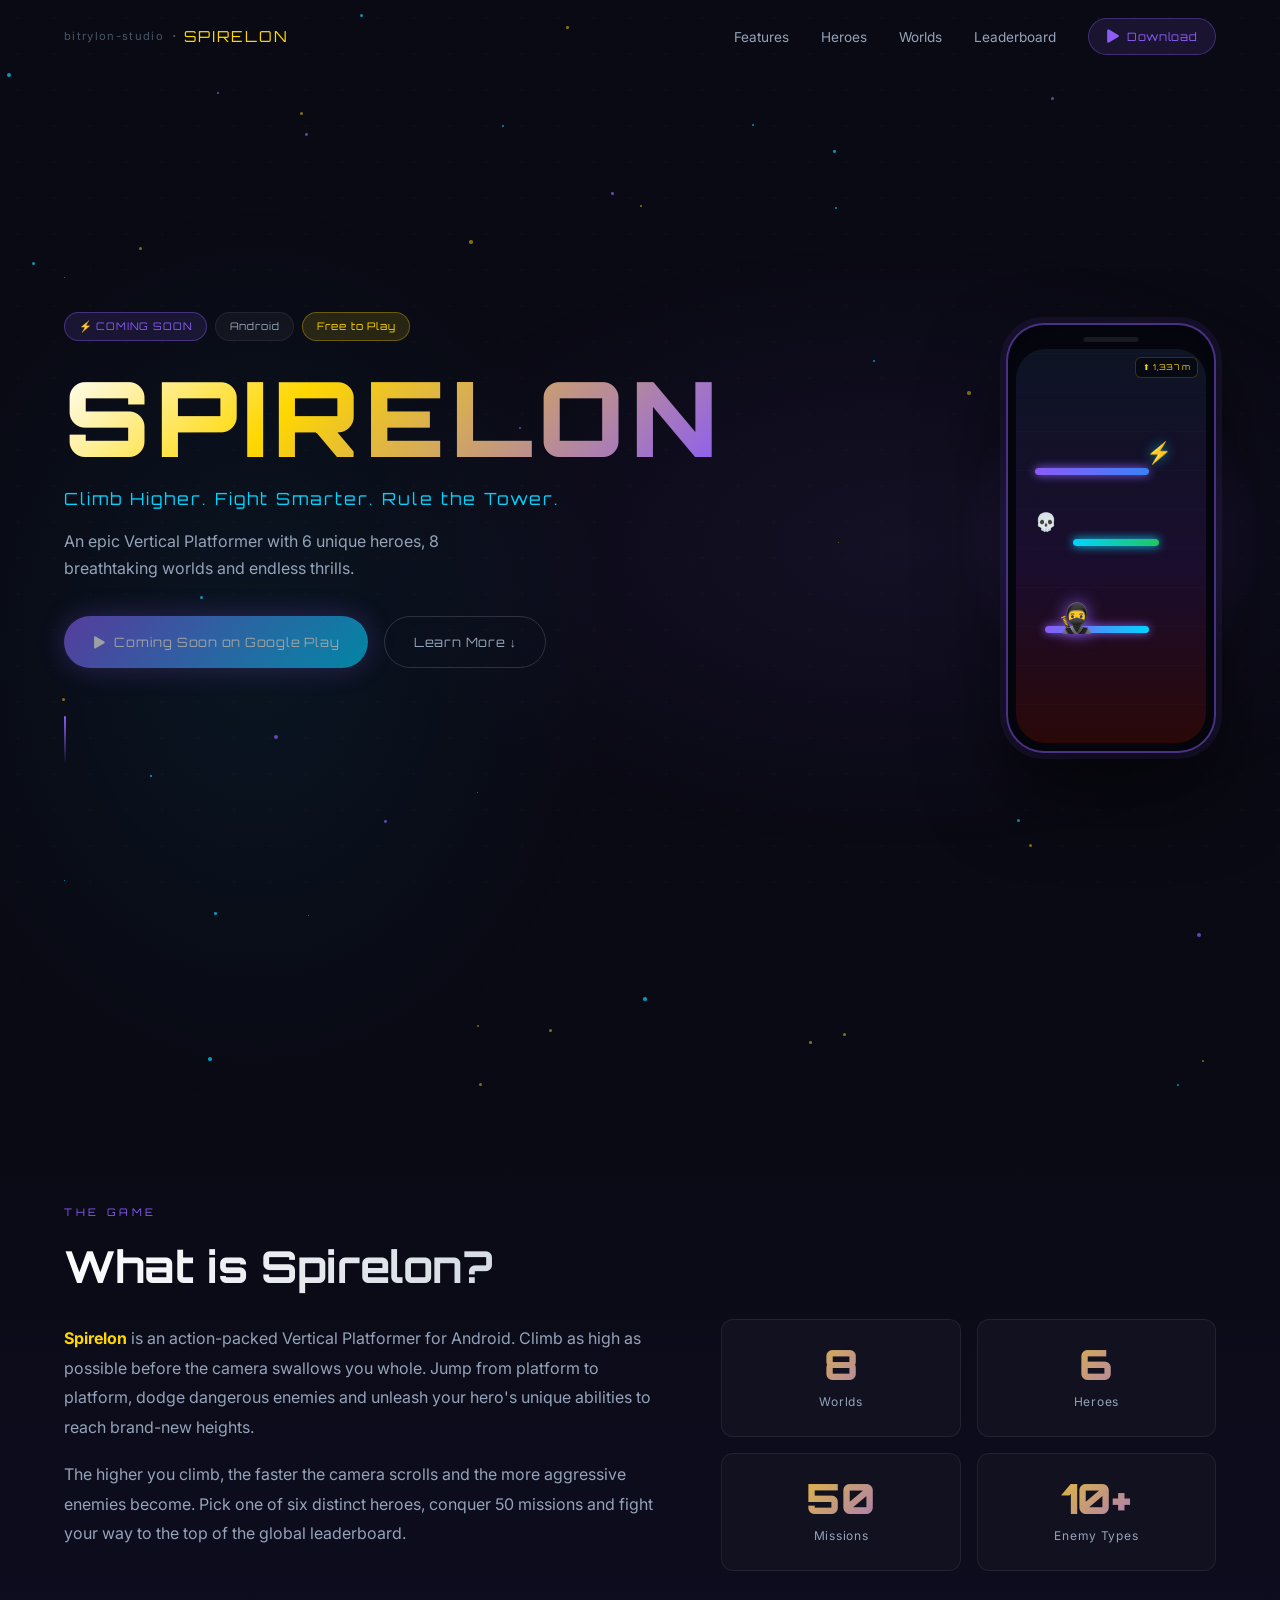
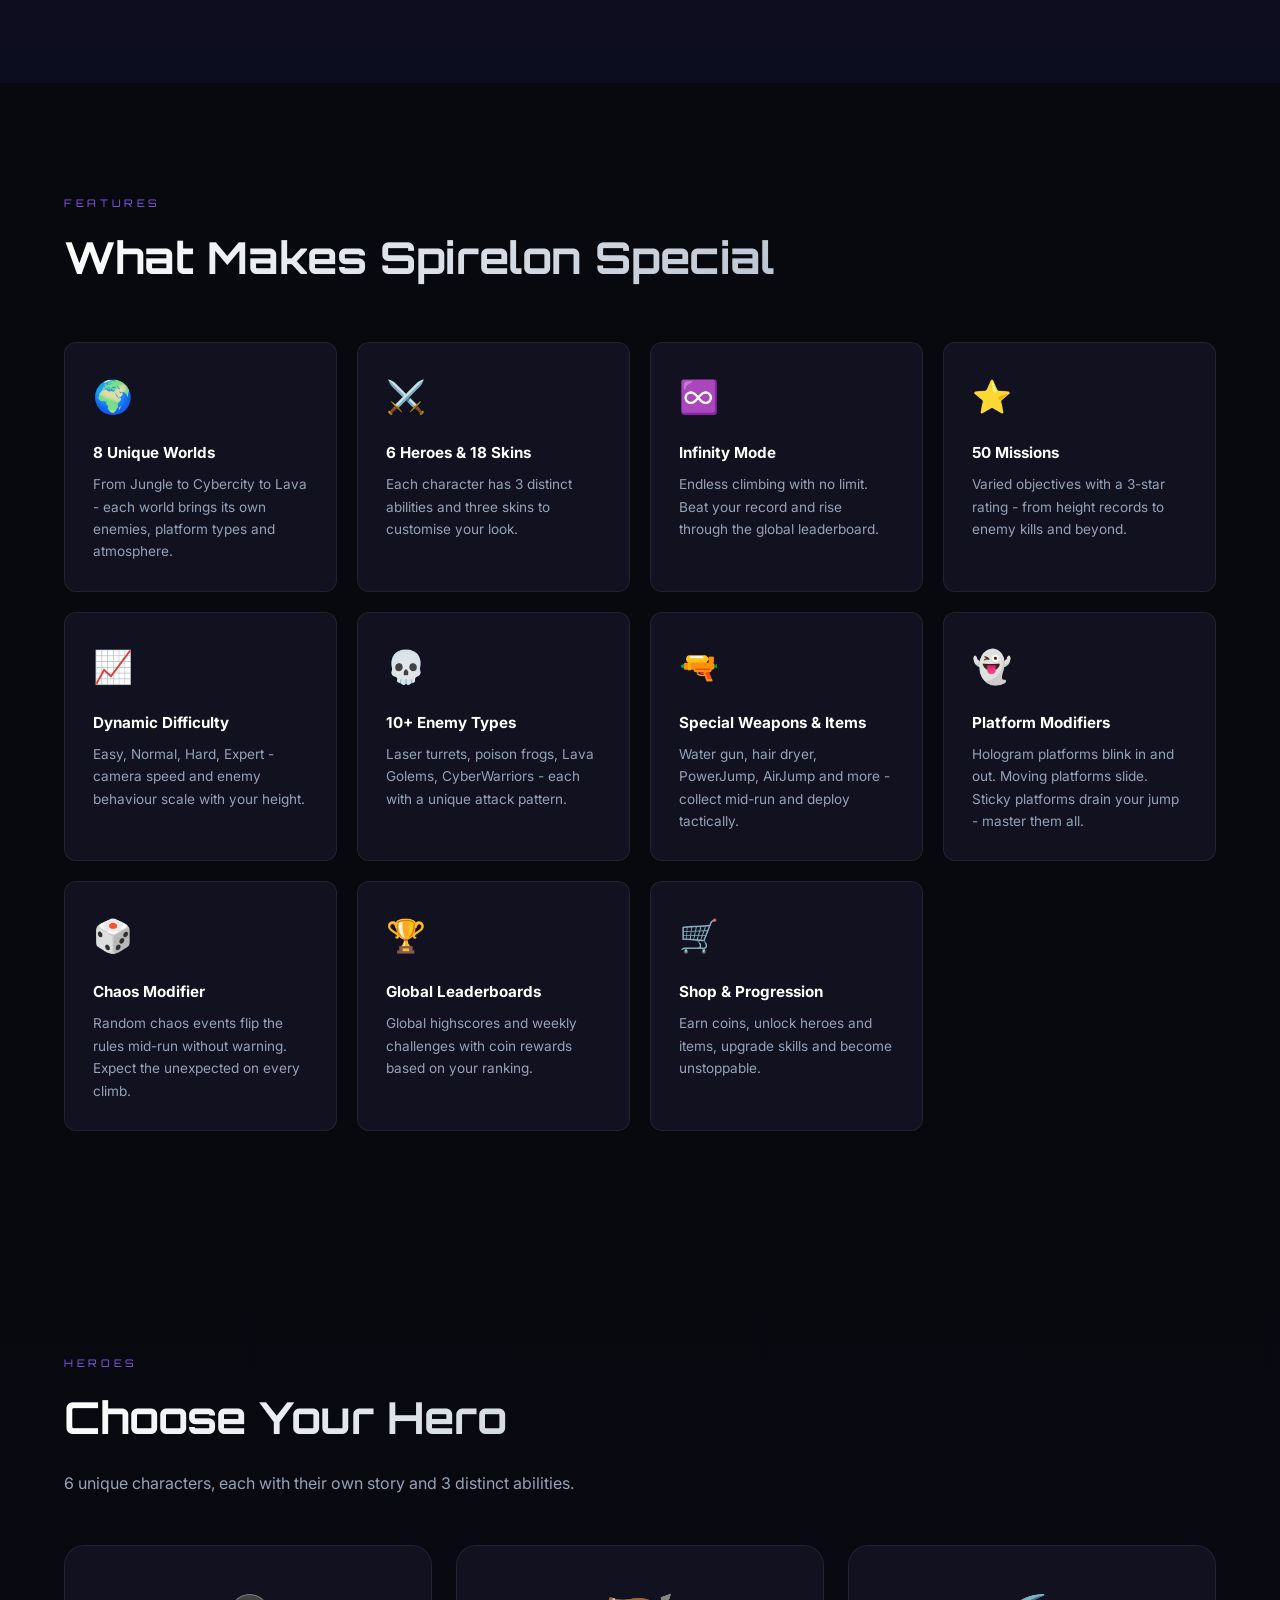
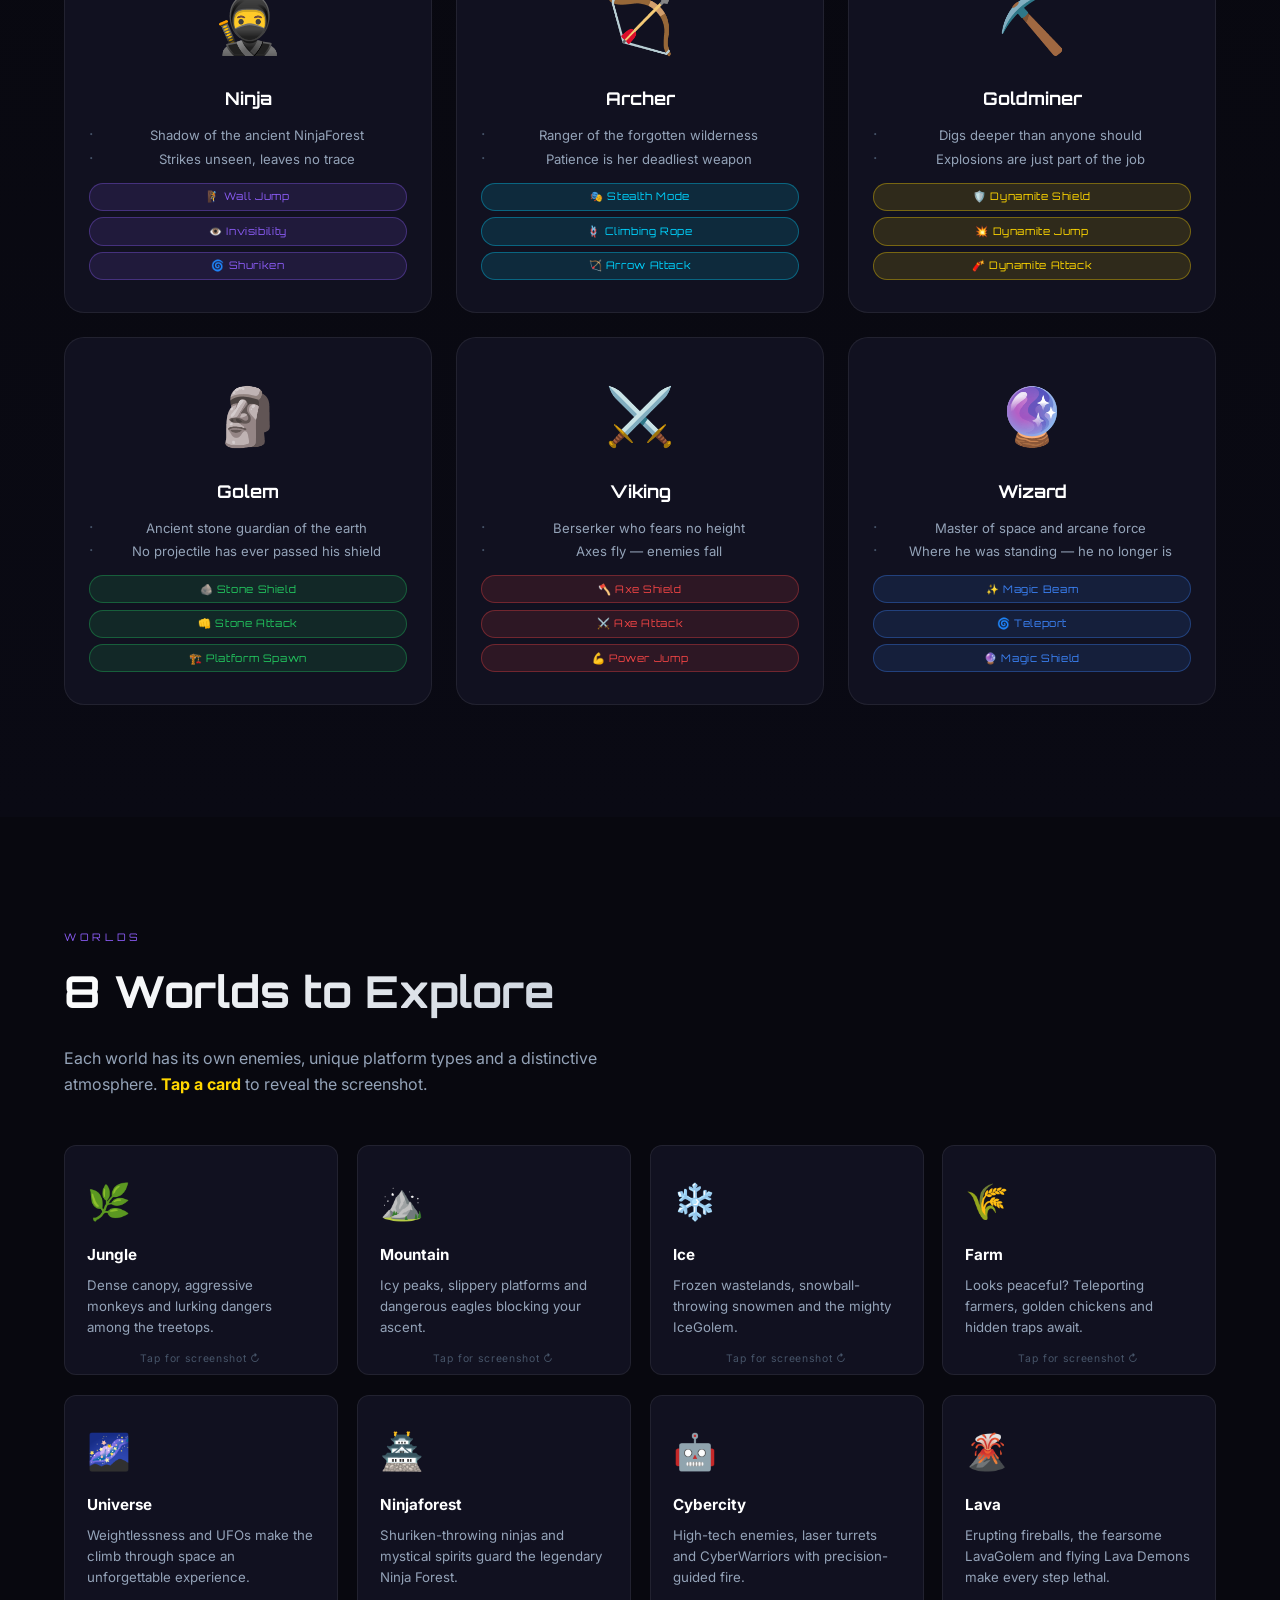
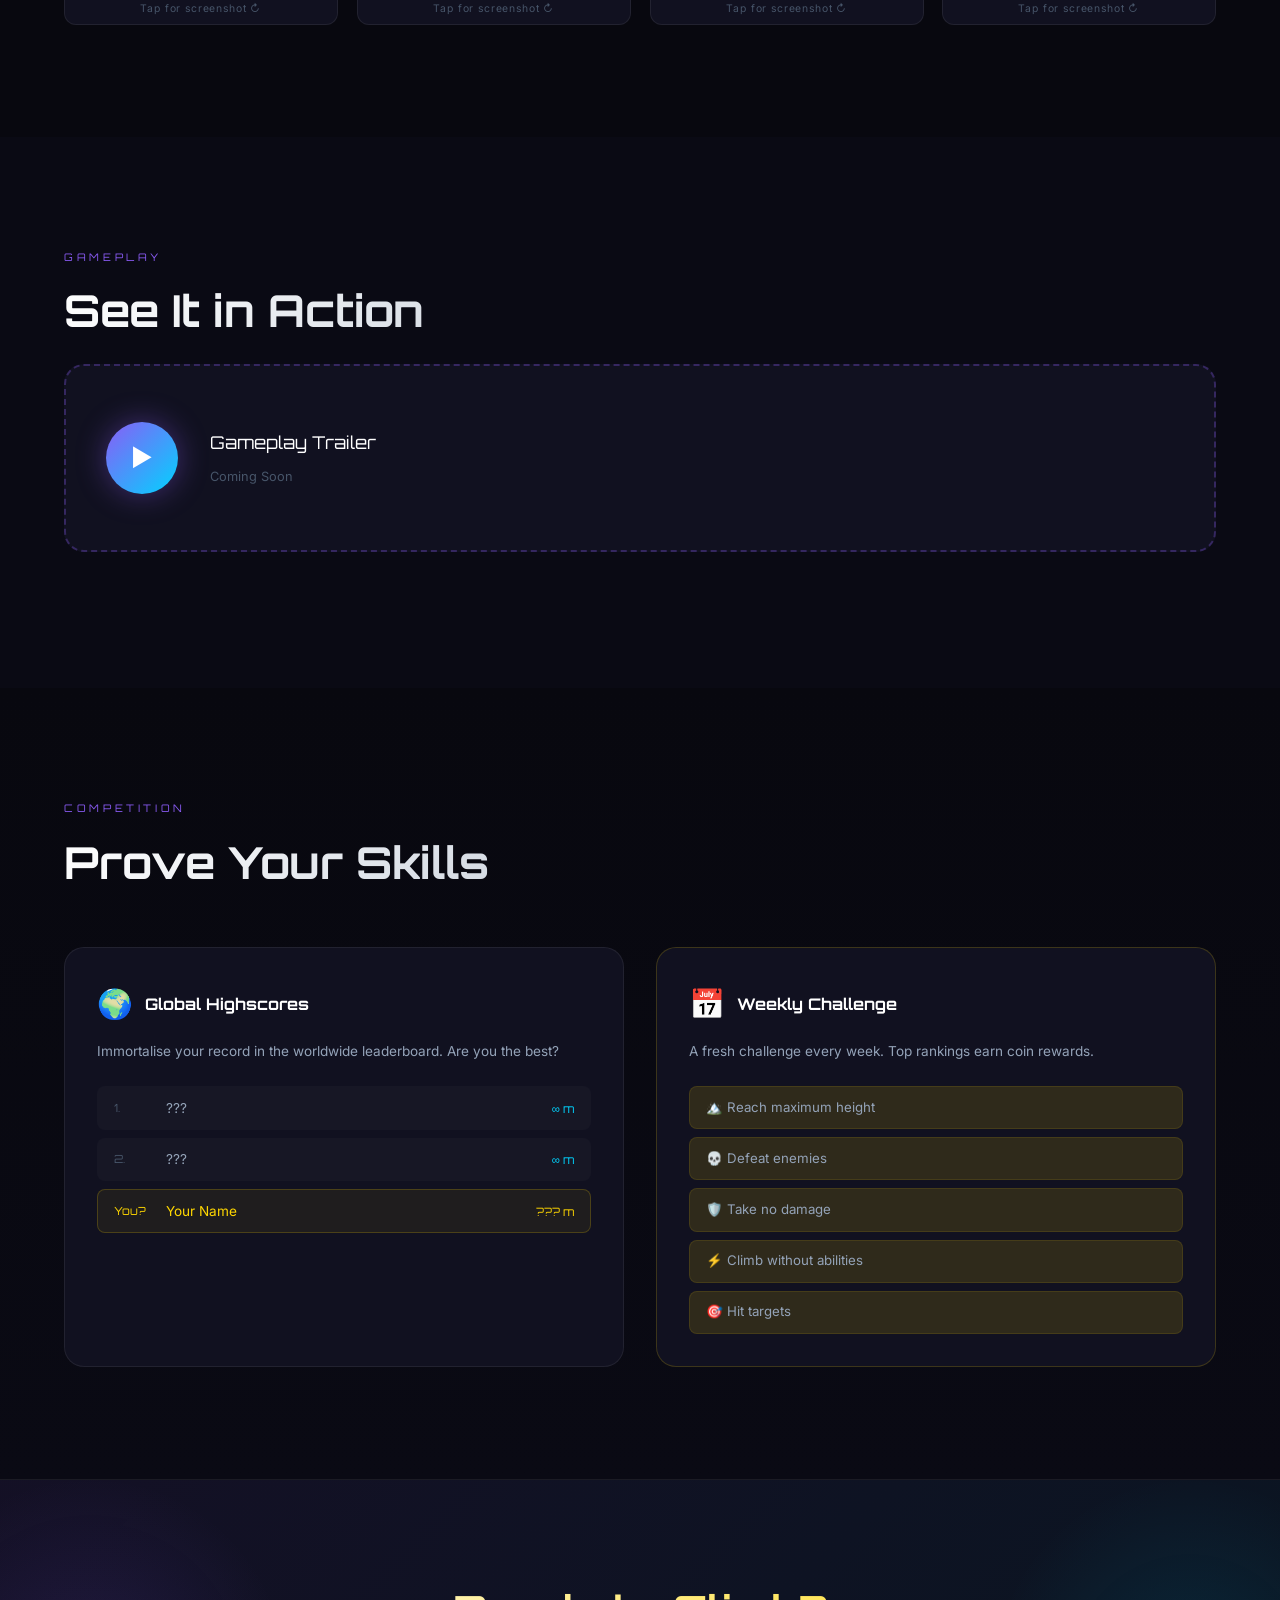
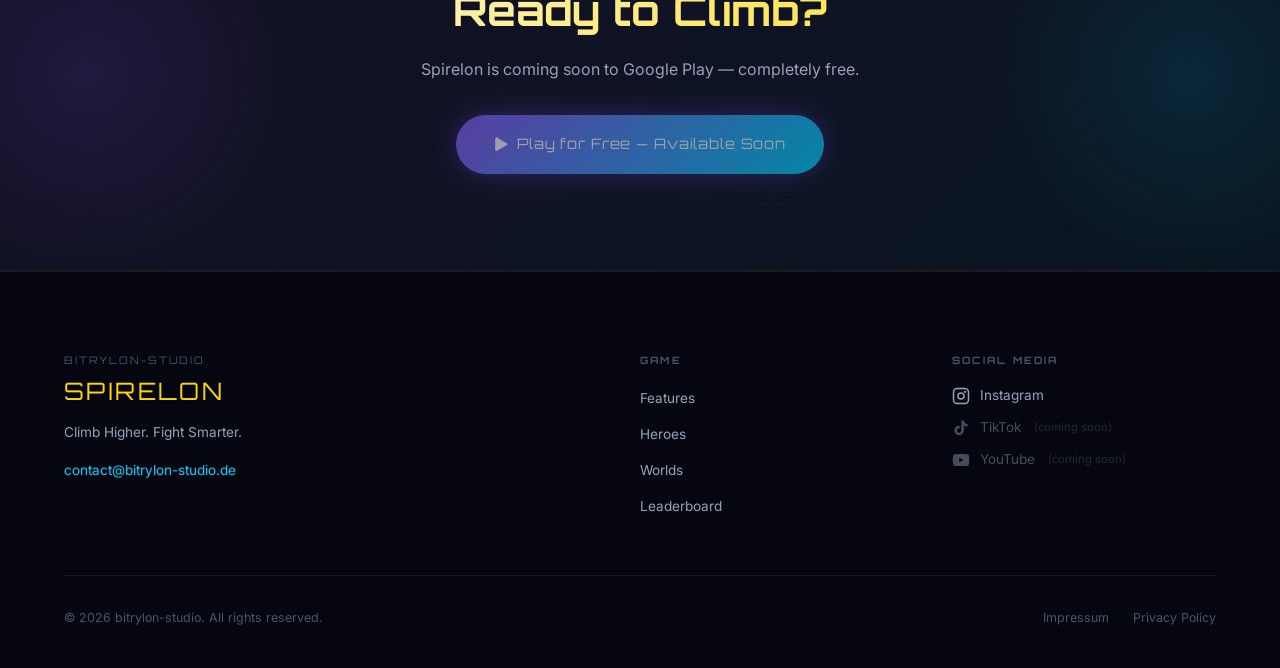
==== commit c2b5f660: "Revise privacy policy in index.html Updated privacy policy details, including data storage, analytic" ====
--- a/spirelon/index.html
+++ b/spirelon/index.html
@@ -1,4 +1,4 @@
-﻿<!DOCTYPE html>
+<!DOCTYPE html>
 <html lang="en">
 <head>
   <meta charset="UTF-8"/>
@@ -335,16 +335,37 @@
   <div class="modal__box modal__box--wide">
     <button class="modal__close" data-close="Datenschutz" aria-label="Close">&#x2715;</button>
     <h2>Privacy Policy</h2>
+    <p class="modal__legal-hint">Last updated: August 2026</p>
     <h3>1. Controller</h3>
     <p><strong>Philipp Hellmeier</strong><br>Europaring 90, 53757 St. Augustin<br>E-Mail: <a href="mailto:contact@bitrylon-studio.de">contact@bitrylon-studio.de</a></p>
-    <h3>2. Data Collected by the App</h3>
-    <p>The app <em>Spirelon</em> saves game progress, settings and highscores exclusively on your device. This data is not transmitted to external servers.</p>
-    <h3>3. Google Play &amp; In-App Purchases</h3>
-    <p>Downloads and payments are handled by the Google Play Store. Google&#39;s privacy policy applies: <a href="https://policies.google.com/privacy" target="_blank" rel="noopener noreferrer">policies.google.com/privacy</a></p>
-    <h3>4. This Website</h3>
-    <p>This website uses no cookies and collects no personal data. No analytics or tracking services are used.</p>
-    <h3>5. Your Rights (GDPR Art. 15&#x2013;21)</h3>
-    <p>You have the right to access, rectification, erasure and objection. Contact: <a href="mailto:contact@bitrylon-studio.de">contact@bitrylon-studio.de</a></p>
+    <h3>2. Data Stored on Your Device</h3>
+    <p>The app <em>Spirelon</em> stores game progress, settings, highscores and your chosen player name locally on your device. This data is not transmitted anywhere unless described below.</p>
+    <h3>3. Analytics (Optional, Opt-In)</h3>
+    <p>On first launch you are asked whether gameplay analytics may be collected via Unity Gaming Services (Unity Technologies, a data processor on our behalf). If you consent, anonymized data such as device model, RAM tier and gameplay events (e.g. missions completed, items used) is transmitted to Unity's servers. No name, e-mail address or other directly identifying data is included. You can withdraw consent or delete this data at any time via in-app Settings &rarr; Privacy. Declining has no effect on gameplay.</p>
+    <h3>4. Google Play &amp; In-App Purchases</h3>
+    <p>Downloads and in-app purchases are processed by the Google Play Store, including purchase receipts used to verify and grant in-game currency. Google's privacy policy applies: <a href="https://policies.google.com/privacy" target="_blank" rel="noopener noreferrer">policies.google.com/privacy</a></p>
+    <h3>5. Advertising (Planned)</h3>
+    <p>A future update may add optional rewarded video ads to earn in-game currency. This policy will be updated with the ad provider's data practices before that feature is released.</p>
+    <h3>6. International Data Transfers</h3>
+    <p>Unity Technologies and Google may process data outside the European Economic Area. Where this occurs, appropriate safeguards such as Standard Contractual Clauses apply.</p>
+    <h3>7. Your Rights (GDPR Art. 15&#x2013;21)</h3>
+    <p>You have the right to access, rectification, erasure, restriction, objection and data portability, as well as the right to withdraw consent at any time without affecting prior processing. Contact: <a href="mailto:contact@bitrylon-studio.de">contact@bitrylon-studio.de</a>. You also have the right to lodge a complaint with a supervisory authority.</p>
+    <hr style="border-color: var(--border); margin: 1.5rem 0;">
+    <h2>Datenschutzerkl&#xE4;rung (Deutsch)</h2>
+    <h3>1. Verantwortlicher</h3>
+    <p><strong>Philipp Hellmeier</strong><br>Europaring 90, 53757 St. Augustin<br>E-Mail: <a href="mailto:contact@bitrylon-studio.de">contact@bitrylon-studio.de</a></p>
+    <h3>2. Auf dem Ger&#xE4;t gespeicherte Daten</h3>
+    <p>Die App <em>Spirelon</em> speichert Spielfortschritt, Einstellungen, Highscores und den gew&#xE4;hlten Spielernamen lokal auf deinem Ger&#xE4;t. Diese Daten werden nicht &#xFC;bertragen, sofern unten nichts anderes beschrieben ist.</p>
+    <h3>3. Analytics (optional, Opt-In)</h3>
+    <p>Beim ersten Start wirst du gefragt, ob anonymisierte Gameplay-Daten &#xFC;ber Unity Gaming Services (Unity Technologies als Auftragsverarbeiter) erfasst werden d&#xFC;rfen. Bei Zustimmung werden z.&#xA0;B. Ger&#xE4;temodell, RAM-Klasse und Spielereignisse &#xFC;bertragen &#x2013; ohne Name, E-Mail oder andere direkt identifizierende Daten. Du kannst die Zustimmung jederzeit &#xFC;ber Einstellungen &rarr; Datenschutz widerrufen und die Daten l&#xF6;schen lassen. Eine Ablehnung hat keine Auswirkung auf das Spiel.</p>
+    <h3>4. Google Play &amp; In-App-K&#xE4;ufe</h3>
+    <p>Downloads und In-App-K&#xE4;ufe werden &#xFC;ber den Google Play Store abgewickelt, einschlie&#xDF;lich der Kaufbelege zur Verifizierung und Gutschrift von Spielw&#xE4;hrung. Es gilt die Datenschutzerkl&#xE4;rung von Google: <a href="https://policies.google.com/privacy" target="_blank" rel="noopener noreferrer">policies.google.com/privacy</a></p>
+    <h3>5. Werbung (geplant)</h3>
+    <p>Ein zuk&#xFC;nftiges Update kann optionale Rewarded-Video-Werbung zum Verdienen von Spielw&#xE4;hrung enth&#xE4;lt. Diese Erkl&#xE4;rung wird vor der Einf&#xFC;hrung um die Datenpraktiken des Werbeanbieters erg&#xE4;nzt.</p>
+    <h3>6. Internationale Daten&#xFC;bermittlung</h3>
+    <p>Unity Technologies und Google k&#xF6;nnen Daten au&#xDF;erhalb des Europ&#xE4;ischen Wirtschaftsraums verarbeiten. In diesen F&#xE4;llen gelten geeignete Garantien wie Standardvertragsklauseln.</p>
+    <h3>7. Deine Rechte (DSGVO Art. 15&#x2013;21)</h3>
+    <p>Du hast das Recht auf Auskunft, Berichtigung, L&#xF6;schung, Einschr&#xE4;nkung, Widerspruch und Daten&#xFC;bertragbarkeit sowie das Recht, eine erteilte Einwilligung jederzeit zu widerrufen. Kontakt: <a href="mailto:contact@bitrylon-studio.de">contact@bitrylon-studio.de</a>. Dir steht zudem ein Beschwerderecht bei einer Aufsichtsbeh&#xF6;rde zu.</p>
   </div>
 </div>
 <script src="js/main.js"></script>
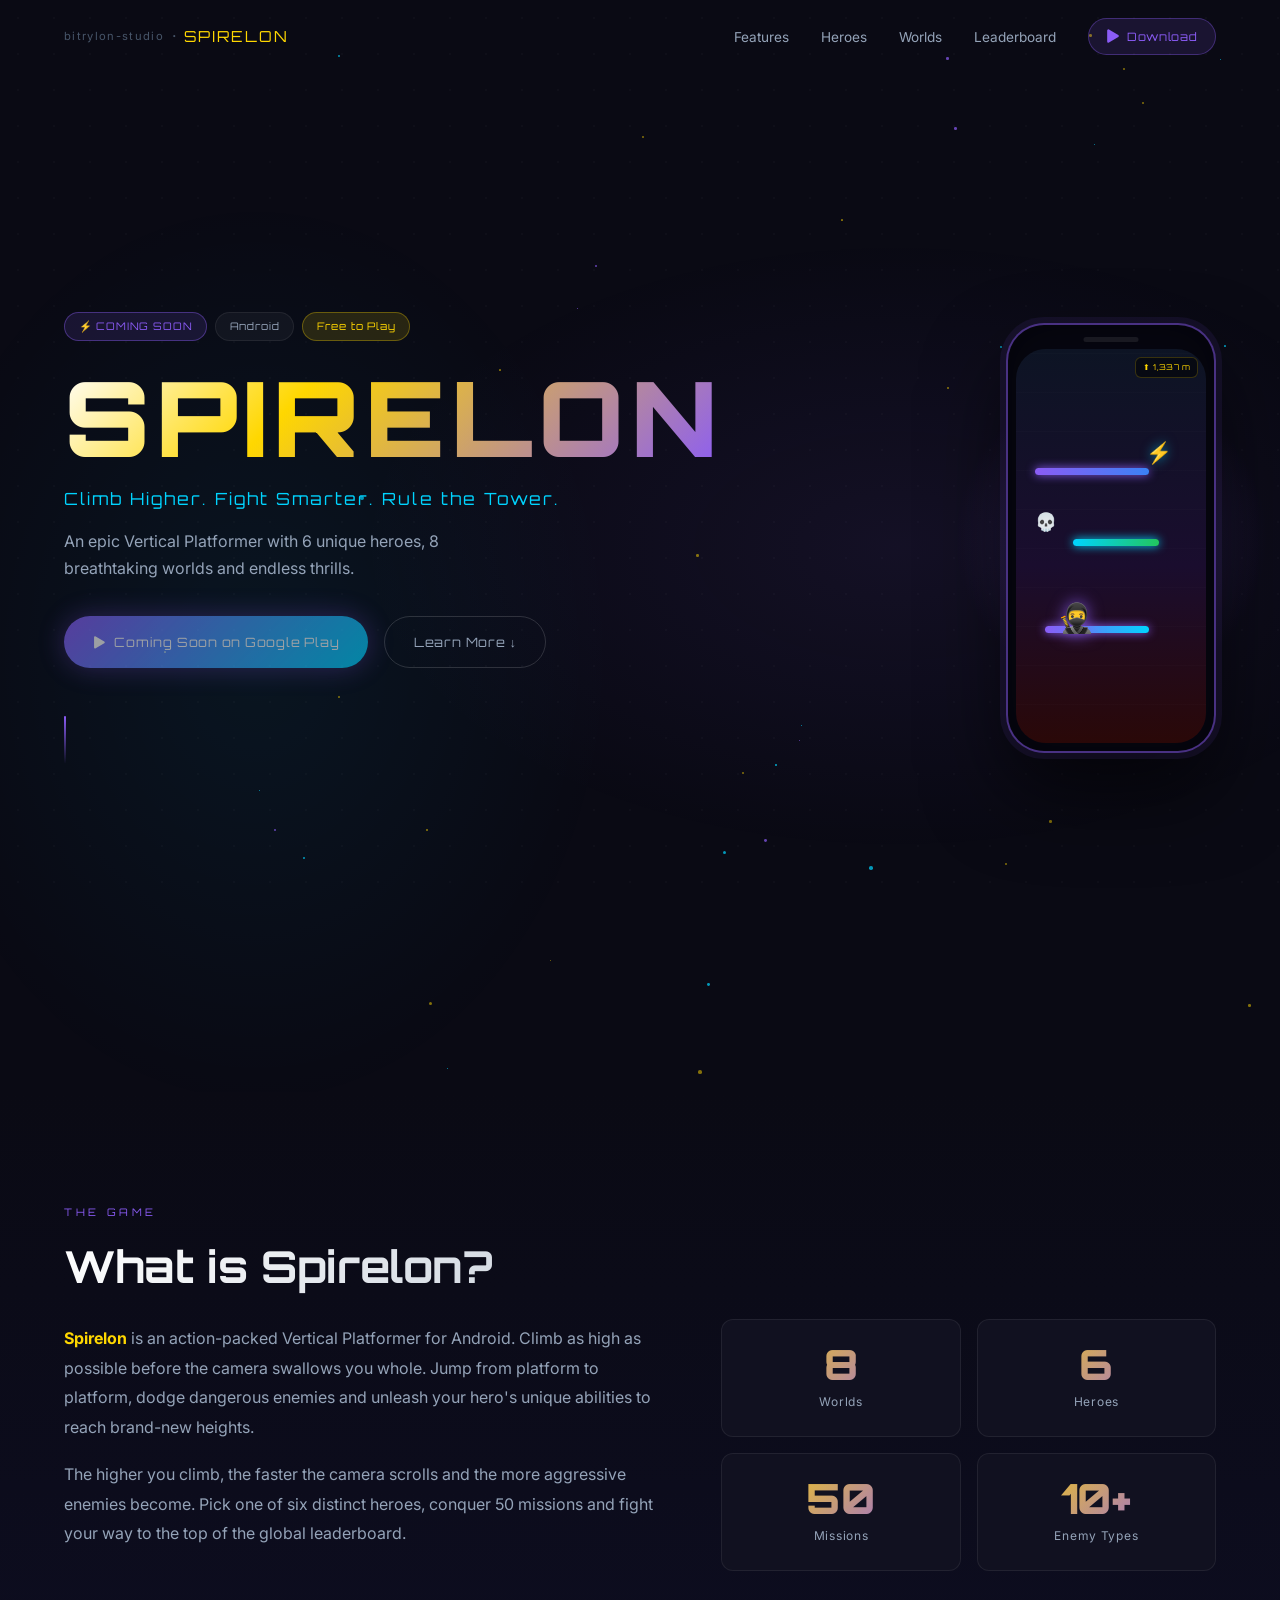
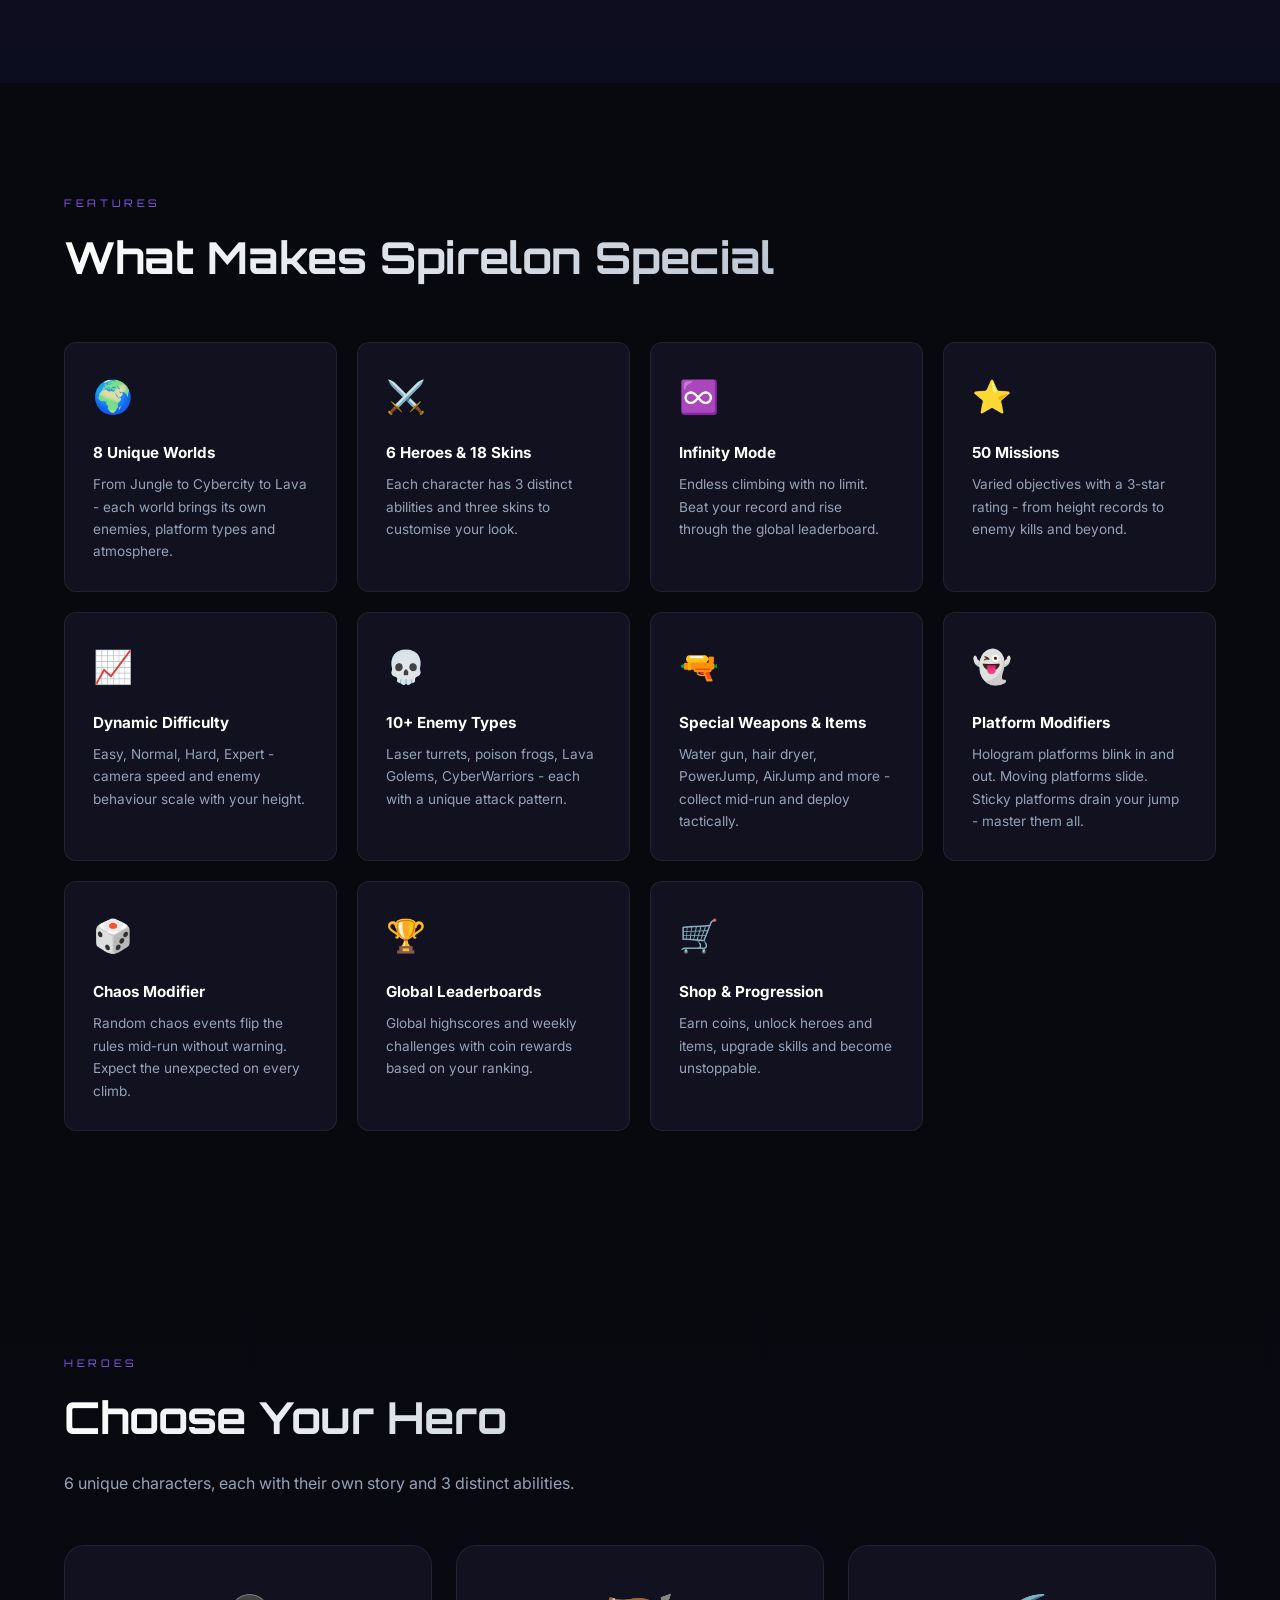
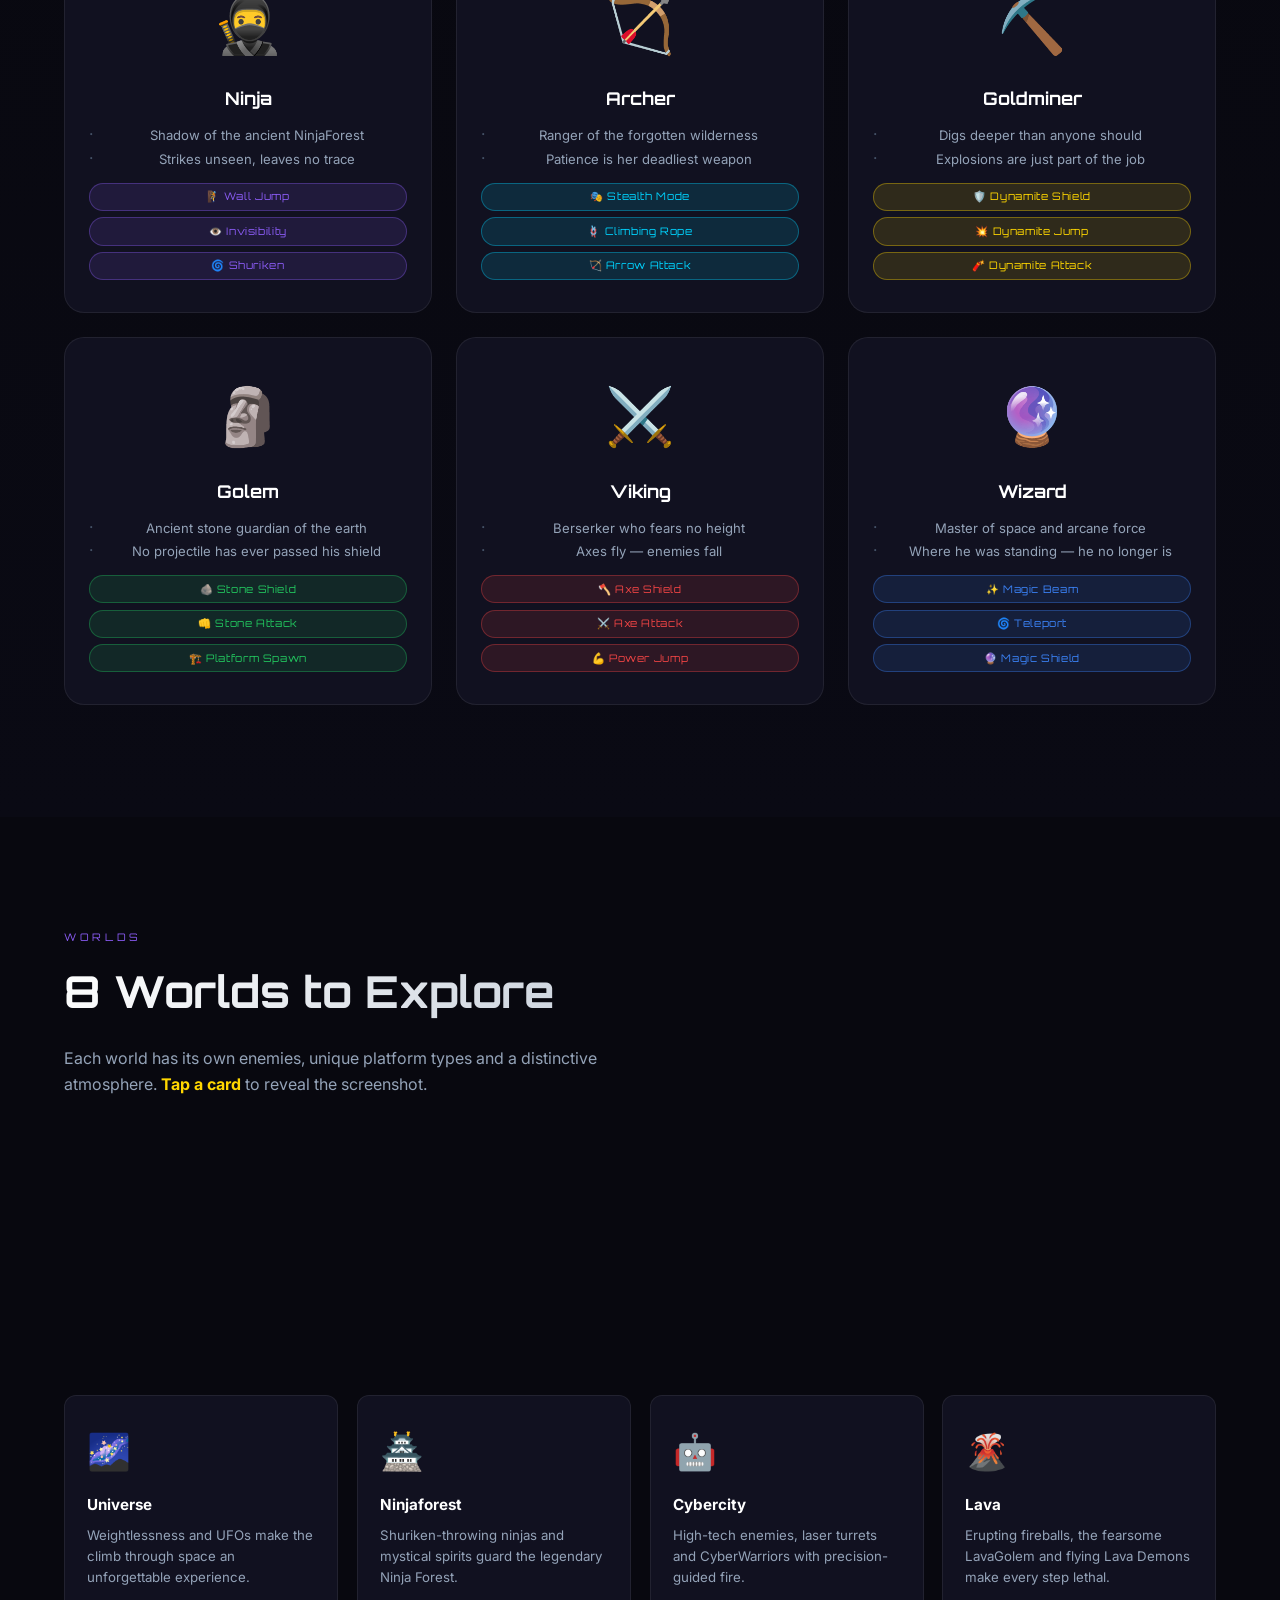
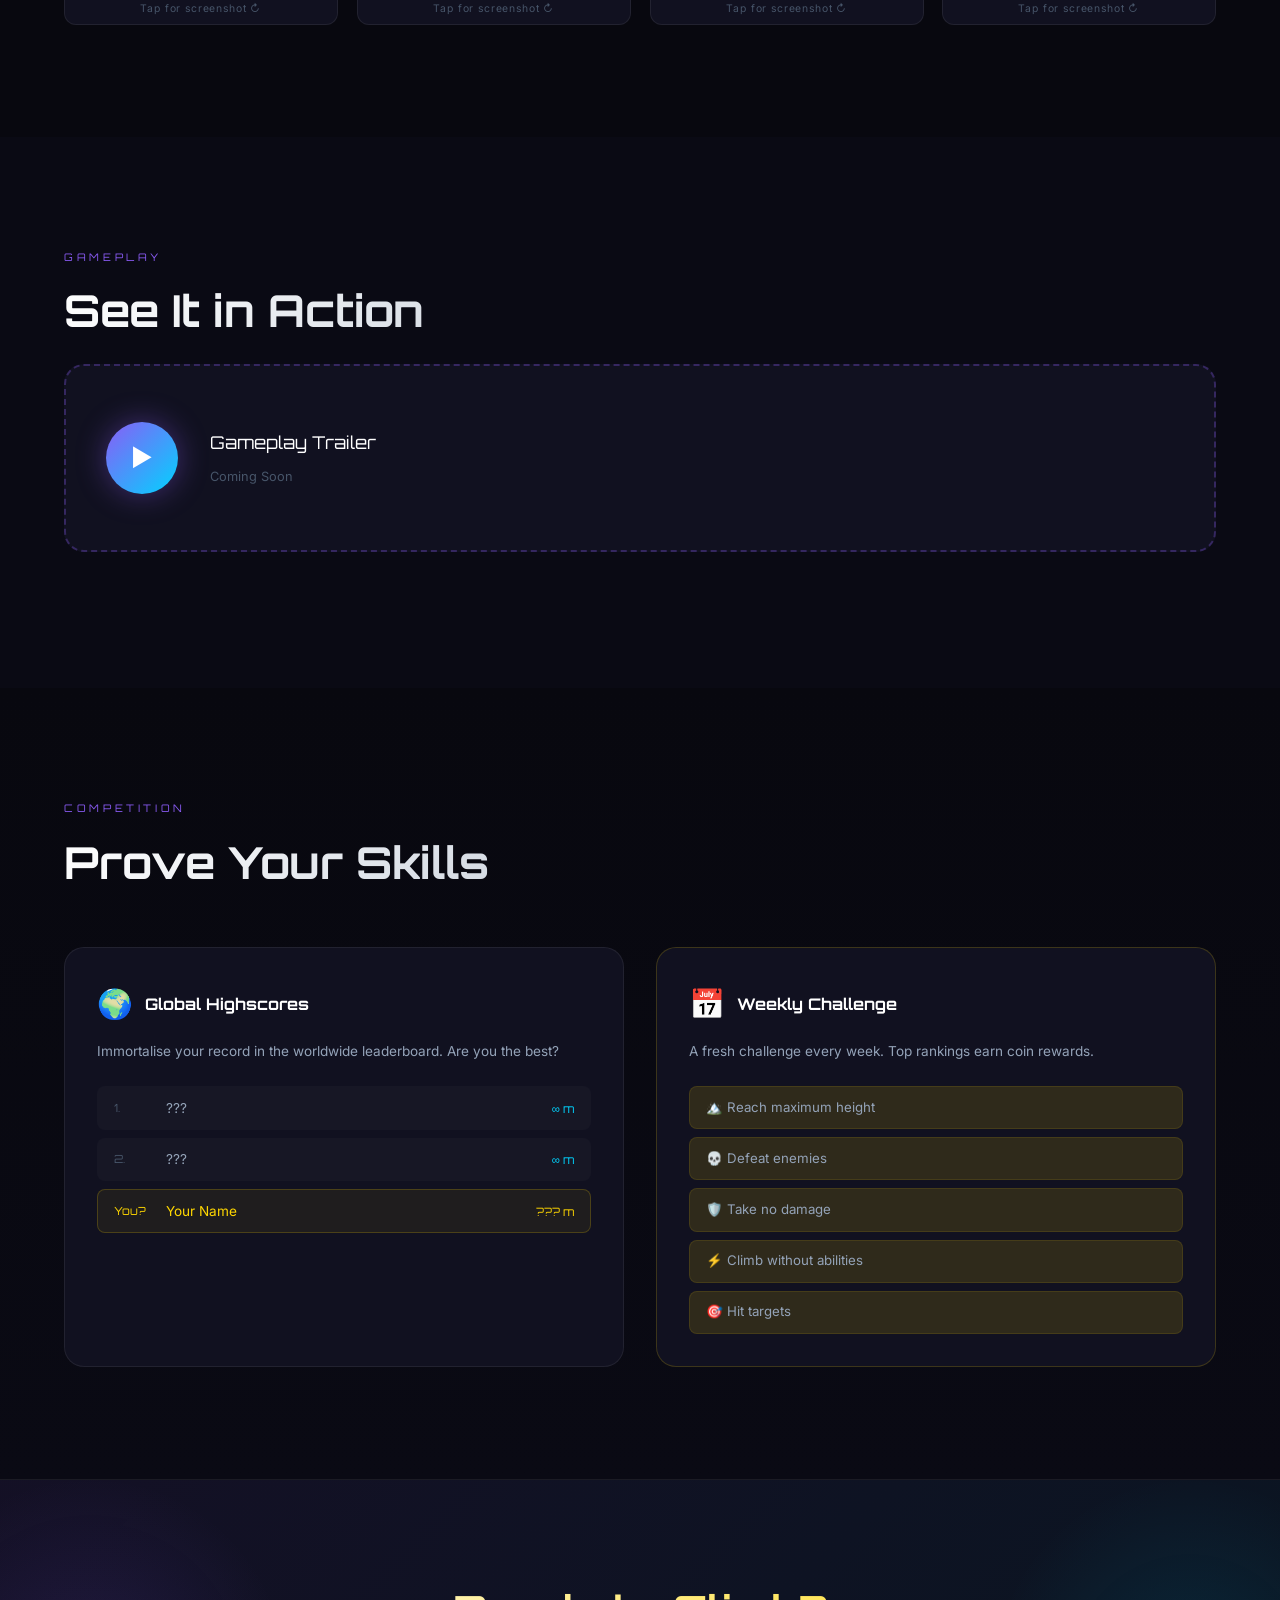
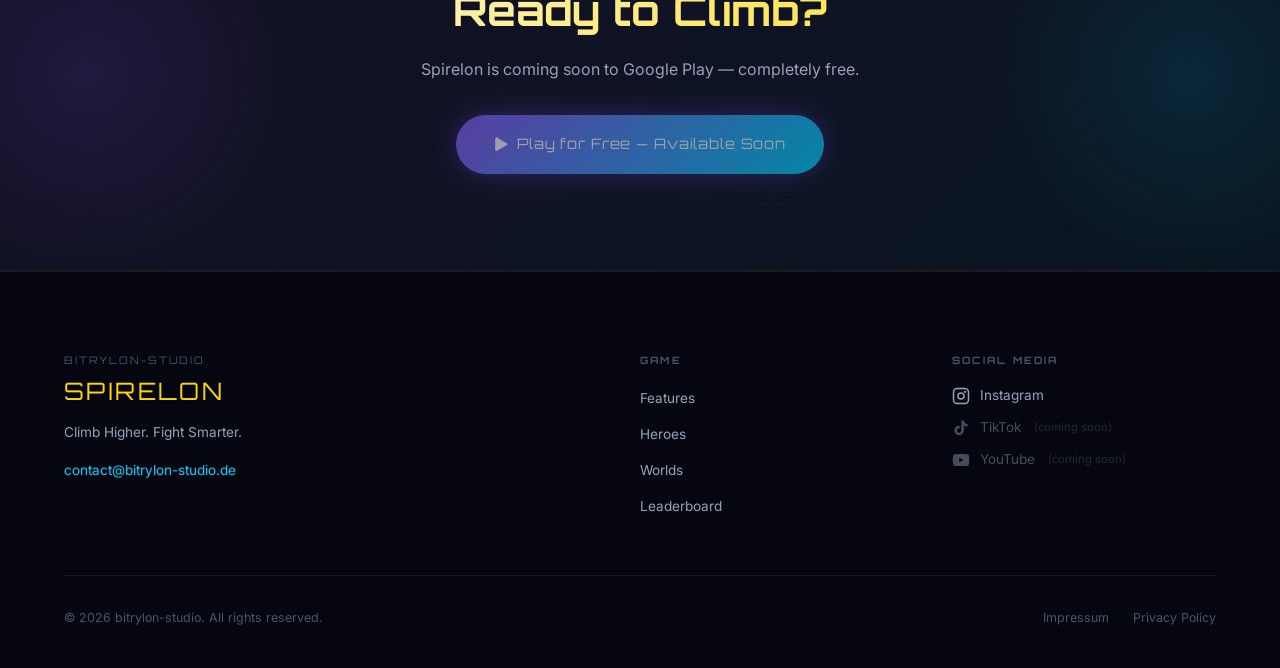
==== commit e24d03e5: "Add files via upload" ====
--- a/spirelon/index.html
+++ b/spirelon/index.html
@@ -1,4 +1,4 @@
-<!DOCTYPE html>
+﻿<!DOCTYPE html>
 <html lang="en">
 <head>
   <meta charset="UTF-8"/>
@@ -335,37 +335,160 @@
   <div class="modal__box modal__box--wide">
     <button class="modal__close" data-close="Datenschutz" aria-label="Close">&#x2715;</button>
     <h2>Privacy Policy</h2>
-    <p class="modal__legal-hint">Last updated: August 2026</p>
+    <p class="modal__legal-hint">Last updated: 3 October 2026 &middot; <a href="#privacy-de">Deutsche Fassung</a></p>
+
     <h3>1. Controller</h3>
-    <p><strong>Philipp Hellmeier</strong><br>Europaring 90, 53757 St. Augustin<br>E-Mail: <a href="mailto:contact@bitrylon-studio.de">contact@bitrylon-studio.de</a></p>
-    <h3>2. Data Stored on Your Device</h3>
-    <p>The app <em>Spirelon</em> stores game progress, settings, highscores and your chosen player name locally on your device. This data is not transmitted anywhere unless described below.</p>
-    <h3>3. Analytics (Optional, Opt-In)</h3>
-    <p>On first launch you are asked whether gameplay analytics may be collected via Unity Gaming Services (Unity Technologies, a data processor on our behalf). If you consent, anonymized data such as device model, RAM tier and gameplay events (e.g. missions completed, items used) is transmitted to Unity's servers. No name, e-mail address or other directly identifying data is included. You can withdraw consent or delete this data at any time via in-app Settings &rarr; Privacy. Declining has no effect on gameplay.</p>
-    <h3>4. Google Play &amp; In-App Purchases</h3>
-    <p>Downloads and in-app purchases are processed by the Google Play Store, including purchase receipts used to verify and grant in-game currency. Google's privacy policy applies: <a href="https://policies.google.com/privacy" target="_blank" rel="noopener noreferrer">policies.google.com/privacy</a></p>
-    <h3>5. Advertising (Planned)</h3>
-    <p>A future update may add optional rewarded video ads to earn in-game currency. This policy will be updated with the ad provider's data practices before that feature is released.</p>
-    <h3>6. International Data Transfers</h3>
-    <p>Unity Technologies and Google may process data outside the European Economic Area. Where this occurs, appropriate safeguards such as Standard Contractual Clauses apply.</p>
-    <h3>7. Your Rights (GDPR Art. 15&#x2013;21)</h3>
-    <p>You have the right to access, rectification, erasure, restriction, objection and data portability, as well as the right to withdraw consent at any time without affecting prior processing. Contact: <a href="mailto:contact@bitrylon-studio.de">contact@bitrylon-studio.de</a>. You also have the right to lodge a complaint with a supervisory authority.</p>
+    <p><strong>Philipp Hellmeier</strong> (bitrylon-studio)<br>Europaring 90, 53757 St. Augustin, Germany<br>E-mail: <a href="mailto:contact@bitrylon-studio.de">contact@bitrylon-studio.de</a></p>
+
+    <h3>2. Overview</h3>
+    <p>Spirelon can largely be played offline. Online features (leaderboards, weekly challenge, ghost races, arena, invites, purchase verification) need a player account, which is created when you sign in with Google Play Games. The table of contents below lists every processing activity:</p>
+    <ul>
+      <li>Data on your device (section 3)</li>
+      <li>Sign-in and player account (4) &middot; leaderboards and weekly challenge (5) &middot; ghost races (6) &middot; arena (7) &middot; invites (8)</li>
+      <li>In-app purchases (9) &middot; gameplay analytics, only with consent (10) &middot; advertising (11) &middot; rating prompt (12)</li>
+      <li>Server logs (13) &middot; recipients and transfers (14) &middot; deleting your account (15) &middot; your rights (16)</li>
+    </ul>
+
+    <h3>3. Data stored on your device</h3>
+    <p>Game progress, coins, items, skills, settings, your own ghost recordings and the display name are stored locally on your device. This data stays on the device unless a feature below sends it. Uninstalling the app or clearing its data removes it.</p>
+
+    <h3>4. Sign-in with Google Play Games and player account</h3>
+    <p>When you start the app you sign in with Google Play Games. We receive your Play Games display name and a sign-in code, which we use to create a player account with Google Firebase Authentication. Firebase stores a random account ID, the linked Play Games ID, the time of creation and of the last sign-in. The account ID is the key for all online data described below; your display name is shown to other players.</p>
+    <p>Legal basis: performance of the contract, i.e. providing the online features of the game (Art. 6(1)(b) GDPR). Retention: until you delete your account (section 15).</p>
+
+    <h3>5. Leaderboards and weekly challenge</h3>
+    <p>For the global leaderboard and the weekly challenge we store your display name, your score, the map or level, the time and your account ID in Google Cloud Firestore. All signed-in players can see the entries with your display name.</p>
+    <p>Legal basis: Art. 6(1)(b) GDPR. Retention: global highscores until account deletion; weekly challenge entries are deleted automatically after 60 days.</p>
+
+    <h3>6. Ghost races</h3>
+    <p>When you set a personal best on a map, a recording of the run is uploaded: your position about ten times per second and movement states, the height reached, the survival time, the character, your skill levels, your display name, the app version and your account ID. Our server checks the recording for plausibility (anti-cheat). Other players see the run as a translucent &ldquo;ghost&rdquo; with your display name.</p>
+    <p>Legal basis: Art. 6(1)(b) GDPR. Retention: until newer runs push it out of the pool, or until account deletion.</p>
+
+    <h3>7. Arena (real-time multiplayer)</h3>
+    <p>The arena connects you with other players through Unity Gaming Services (Unity Technologies): anonymous Unity sign-in (random player ID), lobby/matchmaking and the game connection. For the connection your IP address is processed. During a round, your display name, character, position and actions are transmitted to the other players in real time.</p>
+    <p>After each round our server stores the participants, placements, heights reached and enemies defeated (deleted automatically after 90 days) and your arena rating with display name, number of games and wins. The arena ranking with display names is visible to all signed-in players. Private lobbies are joined via a code that you share yourself.</p>
+    <p>Legal basis: Art. 6(1)(b) GDPR. Retention: rating until account deletion, round records 90 days.</p>
+
+    <h3>8. Invite friends</h3>
+    <p>You receive a personal invite code that you can share through the Android share menu (we do not see whom you send it to). If a friend installs the game via your link, the code is read on their device through the Google Play Install Referrer API and only used after the friend confirms it. We store the code, the link between the two accounts, the inviter&rsquo;s display name (shown to the friend) and the friend&rsquo;s highest completed mission (shown to the inviter only as &ldquo;Friend 2: mission 3/5&rdquo;, without a name).</p>
+    <p>To prevent the same device from being used for several invites, the app sends a hashed device identifier (SHA-256 of the Android ID with a fixed salt; the Android ID itself never leaves the device). It is only sent when you redeem a code or open the invite panel.</p>
+    <p>Legal basis: Art. 6(1)(b) GDPR for the invite feature; our legitimate interest in preventing reward fraud (Art. 6(1)(f) GDPR) for the device hash. Retention: invite data until account deletion; device hash 12 months.</p>
+
+    <h3>9. In-app purchases</h3>
+    <p>Purchases are processed by Google Play; we never receive payment details. To prevent fake purchases, the app sends the purchase receipt (product, order number, purchase token) to our verification function, which checks it with the Google Play Developer API. We store the purchase token, product, order number, coins granted, time and your account ID so that a purchase can only be credited once.</p>
+    <p>Legal basis: Art. 6(1)(b) GDPR, and our legitimate interest in preventing fraud (Art. 6(1)(f) GDPR). Retention: permanently as protection against double crediting; after account deletion without your account ID.</p>
+
+    <h3>10. Gameplay analytics (only with your consent)</h3>
+    <p>On first launch we ask whether gameplay analytics may be collected via Unity Gaming Services Analytics (Unity Technologies, processor on our behalf). Only with consent we transmit pseudonymous data: progress events (height, map, mission, duration, enemies defeated), device information (model, memory class, frame rate), errors and crashes, and a random installation ID. No name, e-mail address or advertising ID. Without consent nothing is sent.</p>
+    <p>Legal basis: consent (Art. 6(1)(a) GDPR, &sect; 25(1) TDDDG). You can withdraw it at any time in Settings &rarr; Privacy and have the collected data deleted there. Retention at Unity: at most 12 months.</p>
+    <p>The Firebase SDK used for sign-in includes Google Analytics for Firebase. We have permanently disabled it in the app; it sends no data.</p>
+
+    <h3>11. Advertising (Google AdMob)</h3>
+    <p>Spirelon shows ads via Google AdMob (Google Ireland Limited): optional rewarded videos (e.g. for an extra life or double coins) and occasional interstitial ads. To deliver, measure and limit the frequency of ads, Google may process your advertising ID, IP address, approximate location, device information and interactions with ads.</p>
+    <p>In the EEA, the UK and Switzerland, Google&rsquo;s consent form (User Messaging Platform) asks for your consent before personalised ads are shown. You can change your choice at any time in Settings &rarr; Privacy &rarr; Ad settings. You can reset your advertising ID or opt out of personalised ads in the Android settings. Ads can be switched off fully or partly with an in-app purchase.</p>
+    <p>Legal basis: consent (Art. 6(1)(a) GDPR, &sect; 25(1) TDDDG) for personalised ads; for non-personalised ads our legitimate interest in financing the free game (Art. 6(1)(f) GDPR). More: <a href="https://policies.google.com/technologies/partner-sites" target="_blank" rel="noopener noreferrer">How Google uses data from apps</a>.</p>
+
+    <h3>12. Rating prompt</h3>
+    <p>After certain successes the app may ask Google Play to show its rating dialog (Google Play In-App Review API). Google processes this; we do not learn whether or how you rated.</p>
+
+    <h3>13. Server logs</h3>
+    <p>Our server functions (Google Cloud Functions, region europe-west1, Belgium) log your account ID, the requested action and its result for operation and abuse detection. Google Cloud processes the IP address of the request for delivery. Logs are deleted after 30 days. Legal basis: Art. 6(1)(f) GDPR (secure operation).</p>
+
+    <h3>14. Recipients and international transfers</h3>
+    <ul>
+      <li><strong>Google Ireland Limited</strong> / Google LLC: Google Play, Play Games, Firebase Authentication, Cloud Firestore, Cloud Functions, AdMob, In-App Review.</li>
+      <li><strong>Unity Technologies</strong>: Unity Gaming Services (Analytics, Authentication, Multiplayer).</li>
+    </ul>
+    <p>Both may process data in the USA. Transfers are based on the EU&ndash;US Data Privacy Framework and/or Standard Contractual Clauses (Art. 45, 46 GDPR). We do not sell personal data.</p>
+
+    <h3 id="delete-account">15. Deleting your account</h3>
+    <p>In the app: <strong>Settings &rarr; Privacy &rarr; Delete account and online data</strong>. This deletes your player account, leaderboard and weekly entries, ghost runs, arena rating, invite code and invites, and your analytics data at Unity. Without the app: see <a href="delete-account.html">Delete your Spirelon account</a> or write to <a href="mailto:contact@bitrylon-studio.de?subject=Spirelon%20account%20deletion">contact@bitrylon-studio.de</a>.</p>
+    <p>Kept after deletion: anonymised purchase records without your account ID (fraud prevention), the hashed device ID from invites (at most 12 months), arena round records without your name until they expire (90 days), server logs (30 days). Data on your device stays until you uninstall the app.</p>
+
+    <h3>16. Your rights</h3>
+    <p>You have the right to access (Art. 15), rectification (16), erasure (17), restriction (18), data portability (20) and to object to processing based on legitimate interests (21 GDPR). You can withdraw consent at any time with effect for the future. Contact: <a href="mailto:contact@bitrylon-studio.de">contact@bitrylon-studio.de</a>. You may lodge a complaint with a supervisory authority, e.g. the Landesbeauftragte f&uuml;r Datenschutz und Informationsfreiheit Nordrhein-Westfalen.</p>
+
+    <h3>17. Changes</h3>
+    <p>We update this policy when the app changes. The current version is always available here and via Settings &rarr; Privacy in the app.</p>
+
     <hr style="border-color: var(--border); margin: 1.5rem 0;">
-    <h2>Datenschutzerkl&#xE4;rung (Deutsch)</h2>
+
+    <h2 id="privacy-de">Datenschutzerklärung (Deutsch)</h2>
+    <p class="modal__legal-hint">Stand: 3. Oktober 2026</p>
+
     <h3>1. Verantwortlicher</h3>
-    <p><strong>Philipp Hellmeier</strong><br>Europaring 90, 53757 St. Augustin<br>E-Mail: <a href="mailto:contact@bitrylon-studio.de">contact@bitrylon-studio.de</a></p>
-    <h3>2. Auf dem Ger&#xE4;t gespeicherte Daten</h3>
-    <p>Die App <em>Spirelon</em> speichert Spielfortschritt, Einstellungen, Highscores und den gew&#xE4;hlten Spielernamen lokal auf deinem Ger&#xE4;t. Diese Daten werden nicht &#xFC;bertragen, sofern unten nichts anderes beschrieben ist.</p>
-    <h3>3. Analytics (optional, Opt-In)</h3>
-    <p>Beim ersten Start wirst du gefragt, ob anonymisierte Gameplay-Daten &#xFC;ber Unity Gaming Services (Unity Technologies als Auftragsverarbeiter) erfasst werden d&#xFC;rfen. Bei Zustimmung werden z.&#xA0;B. Ger&#xE4;temodell, RAM-Klasse und Spielereignisse &#xFC;bertragen &#x2013; ohne Name, E-Mail oder andere direkt identifizierende Daten. Du kannst die Zustimmung jederzeit &#xFC;ber Einstellungen &rarr; Datenschutz widerrufen und die Daten l&#xF6;schen lassen. Eine Ablehnung hat keine Auswirkung auf das Spiel.</p>
-    <h3>4. Google Play &amp; In-App-K&#xE4;ufe</h3>
-    <p>Downloads und In-App-K&#xE4;ufe werden &#xFC;ber den Google Play Store abgewickelt, einschlie&#xDF;lich der Kaufbelege zur Verifizierung und Gutschrift von Spielw&#xE4;hrung. Es gilt die Datenschutzerkl&#xE4;rung von Google: <a href="https://policies.google.com/privacy" target="_blank" rel="noopener noreferrer">policies.google.com/privacy</a></p>
-    <h3>5. Werbung (geplant)</h3>
-    <p>Ein zuk&#xFC;nftiges Update kann optionale Rewarded-Video-Werbung zum Verdienen von Spielw&#xE4;hrung enth&#xE4;lt. Diese Erkl&#xE4;rung wird vor der Einf&#xFC;hrung um die Datenpraktiken des Werbeanbieters erg&#xE4;nzt.</p>
-    <h3>6. Internationale Daten&#xFC;bermittlung</h3>
-    <p>Unity Technologies und Google k&#xF6;nnen Daten au&#xDF;erhalb des Europ&#xE4;ischen Wirtschaftsraums verarbeiten. In diesen F&#xE4;llen gelten geeignete Garantien wie Standardvertragsklauseln.</p>
-    <h3>7. Deine Rechte (DSGVO Art. 15&#x2013;21)</h3>
-    <p>Du hast das Recht auf Auskunft, Berichtigung, L&#xF6;schung, Einschr&#xE4;nkung, Widerspruch und Daten&#xFC;bertragbarkeit sowie das Recht, eine erteilte Einwilligung jederzeit zu widerrufen. Kontakt: <a href="mailto:contact@bitrylon-studio.de">contact@bitrylon-studio.de</a>. Dir steht zudem ein Beschwerderecht bei einer Aufsichtsbeh&#xF6;rde zu.</p>
+    <p><strong>Philipp Hellmeier</strong> (bitrylon-studio)<br>Europaring 90, 53757 St. Augustin<br>E-Mail: <a href="mailto:contact@bitrylon-studio.de">contact@bitrylon-studio.de</a></p>
+
+    <h3>2. Überblick</h3>
+    <p>Spirelon lässt sich weitgehend offline spielen. Online-Funktionen (Bestenlisten, Wochen-Challenge, Geisterrennen, Arena, Einladungen, Kaufprüfung) brauchen ein Spielerkonto, das bei der Anmeldung mit Google Play Spiele angelegt wird. Alle Verarbeitungen im Überblick:</p>
+    <ul>
+      <li>Daten auf deinem Gerät (Abschnitt 3)</li>
+      <li>Anmeldung und Spielerkonto (4) &middot; Bestenlisten und Wochen-Challenge (5) &middot; Geisterrennen (6) &middot; Arena (7) &middot; Einladungen (8)</li>
+      <li>In-App-Käufe (9) &middot; Spielanalyse, nur mit Einwilligung (10) &middot; Werbung (11) &middot; Bewertungsbitte (12)</li>
+      <li>Server-Protokolle (13) &middot; Empfänger und Drittlandübermittlung (14) &middot; Konto löschen (15) &middot; deine Rechte (16)</li>
+    </ul>
+
+    <h3>3. Auf deinem Gerät gespeicherte Daten</h3>
+    <p>Spielfortschritt, Münzen, Items, Fähigkeiten, Einstellungen, deine eigenen Geister-Aufzeichnungen und der Anzeigename werden lokal auf deinem Gerät gespeichert. Diese Daten bleiben auf dem Gerät, sofern sie nicht eine der unten beschriebenen Funktionen überträgt. Deinstallieren oder Löschen der App-Daten entfernt sie.</p>
+
+    <h3>4. Anmeldung mit Google Play Spiele und Spielerkonto</h3>
+    <p>Beim Start meldest du dich mit Google Play Spiele an. Wir erhalten deinen Play-Spiele-Anzeigenamen und einen Anmeldecode, mit dem wir bei Google Firebase Authentication ein Spielerkonto anlegen. Firebase speichert eine zufällige Konto-ID, die verknüpfte Play-Spiele-ID sowie den Zeitpunkt der Anlage und der letzten Anmeldung. Die Konto-ID ist der Schlüssel aller unten beschriebenen Online-Daten; dein Anzeigename ist für andere Spieler sichtbar.</p>
+    <p>Rechtsgrundlage: Vertragserfüllung, also die Bereitstellung der Online-Funktionen (Art. 6 Abs. 1 lit. b DSGVO). Speicherdauer: bis zur Löschung deines Kontos (Abschnitt 15).</p>
+
+    <h3>5. Bestenlisten und Wochen-Challenge</h3>
+    <p>Für die globale Bestenliste und die Wochen-Challenge speichern wir deinen Anzeigenamen, deine Punktzahl, die Karte bzw. das Level, den Zeitpunkt und deine Konto-ID in Google Cloud Firestore. Alle angemeldeten Spieler sehen die Einträge mit deinem Anzeigenamen.</p>
+    <p>Rechtsgrundlage: Art. 6 Abs. 1 lit. b DSGVO. Speicherdauer: globale Bestwerte bis zur Kontolöschung; Einträge der Wochen-Challenge werden nach 60 Tagen automatisch gelöscht.</p>
+
+    <h3>6. Geisterrennen</h3>
+    <p>Stellst du auf einer Karte eine neue Bestleistung auf, wird eine Aufzeichnung des Laufs hochgeladen: deine Position etwa zehnmal pro Sekunde und Bewegungszustände, die erreichte Höhe, die Überlebenszeit, der Charakter, deine Fähigkeits-Stufen, dein Anzeigename, die App-Version und deine Konto-ID. Unser Server prüft die Aufzeichnung auf Plausibilität (Schutz vor Schummeln). Andere Spieler sehen den Lauf als halbtransparenten „Geist“ mit deinem Anzeigenamen.</p>
+    <p>Rechtsgrundlage: Art. 6 Abs. 1 lit. b DSGVO. Speicherdauer: bis neuere Läufe die Aufzeichnung aus dem Pool verdrängen, längstens bis zur Kontolöschung.</p>
+
+    <h3>7. Arena (Echtzeit-Mehrspieler)</h3>
+    <p>Die Arena verbindet dich über Unity Gaming Services (Unity Technologies) mit anderen Spielern: anonyme Unity-Anmeldung (zufällige Spieler-ID), Lobby/Spielersuche und die Spielverbindung. Für die Verbindung wird deine IP-Adresse verarbeitet. Während einer Runde werden Anzeigename, Charakter, Position und Aktionen in Echtzeit an die Mitspieler übertragen.</p>
+    <p>Nach jeder Runde speichert unser Server Teilnehmer, Platzierungen, erreichte Höhen und besiegte Gegner (automatische Löschung nach 90 Tagen) sowie deine Arena-Wertung mit Anzeigename, Zahl der Spiele und Siege. Die Arena-Rangliste mit Anzeigenamen ist für alle angemeldeten Spieler sichtbar. Privaten Lobbys trittst du über einen Code bei, den du selbst weitergibst.</p>
+    <p>Rechtsgrundlage: Art. 6 Abs. 1 lit. b DSGVO. Speicherdauer: Wertung bis zur Kontolöschung, Rundenprotokolle 90 Tage.</p>
+
+    <h3>8. Freunde einladen</h3>
+    <p>Du erhältst einen persönlichen Einladungscode, den du über das Android-Teilen-Menü weitergeben kannst (wir sehen nicht, an wen). Installiert ein Freund das Spiel über deinen Link, wird der Code auf seinem Gerät über die Google Play Install Referrer API gelesen und erst nach seiner Bestätigung verwendet. Wir speichern den Code, die Verknüpfung der beiden Konten, den Anzeigenamen des Einladenden (wird dem Freund angezeigt) und die höchste geschaffte Mission des Freundes (wird dem Einladenden nur als „Freund 2: Mission 3/5“ angezeigt, ohne Namen).</p>
+    <p>Damit dasselbe Gerät nicht für mehrere Einladungen genutzt wird, sendet die App eine gehashte Gerätekennung (SHA-256 der Android-ID mit festem Salt; die Android-ID selbst verlässt das Gerät nie). Sie wird nur gesendet, wenn du einen Code einlöst oder das Einladen-Fenster öffnest.</p>
+    <p>Rechtsgrundlage: Art. 6 Abs. 1 lit. b DSGVO für die Einladungsfunktion; für die Gerätekennung unser berechtigtes Interesse, Belohnungsbetrug zu verhindern (Art. 6 Abs. 1 lit. f DSGVO). Speicherdauer: Einladungsdaten bis zur Kontolöschung, Gerätekennung 12 Monate.</p>
+
+    <h3>9. In-App-Käufe</h3>
+    <p>Käufe wickelt Google Play ab; Zahlungsdaten erhalten wir nie. Zum Schutz vor gefälschten Käufen sendet die App den Kaufbeleg (Produkt, Bestellnummer, Kauf-Token) an unsere Prüffunktion, die ihn bei der Google Play Developer API prüft. Wir speichern Kauf-Token, Produkt, Bestellnummer, gutgeschriebene Münzen, Zeitpunkt und deine Konto-ID, damit ein Kauf nur einmal gutgeschrieben wird.</p>
+    <p>Rechtsgrundlage: Art. 6 Abs. 1 lit. b DSGVO sowie unser berechtigtes Interesse an der Betrugsverhinderung (Art. 6 Abs. 1 lit. f DSGVO). Speicherdauer: dauerhaft als Schutz vor doppelter Gutschrift; nach einer Kontolöschung ohne deine Konto-ID.</p>
+
+    <h3>10. Spielanalyse (nur mit Einwilligung)</h3>
+    <p>Beim ersten Start fragen wir, ob Spielanalysedaten über Unity Gaming Services Analytics (Unity Technologies, Auftragsverarbeiter) erfasst werden dürfen. Nur mit Einwilligung übertragen wir pseudonyme Daten: Spielverlauf (Höhe, Karte, Mission, Dauer, besiegte Gegner), Geräteinformationen (Modell, Speicherklasse, Bildrate), Fehler und Abstürze sowie eine zufällige Installations-ID. Kein Name, keine E-Mail-Adresse, keine Werbe-ID. Ohne Einwilligung wird nichts gesendet.</p>
+    <p>Rechtsgrundlage: Einwilligung (Art. 6 Abs. 1 lit. a DSGVO, § 25 Abs. 1 TDDDG). Du kannst sie jederzeit unter Einstellungen &rarr; Datenschutz widerrufen und die erhobenen Daten dort löschen lassen. Speicherdauer bei Unity: höchstens 12 Monate.</p>
+    <p>Das für die Anmeldung genutzte Firebase-SDK enthält Google Analytics für Firebase. Wir haben es in der App dauerhaft deaktiviert; es sendet keine Daten.</p>
+
+    <h3>11. Werbung (Google AdMob)</h3>
+    <p>Spirelon zeigt Werbung über Google AdMob (Google Ireland Limited): freiwillige Belohnungsvideos (z.&nbsp;B. für ein Extraleben oder doppelte Münzen) und gelegentliche Zwischenwerbung. Zum Ausliefern, Messen und Begrenzen der Werbung kann Google deine Werbe-ID, IP-Adresse, deinen ungefähren Standort, Geräteinformationen und Interaktionen mit Anzeigen verarbeiten.</p>
+    <p>Im EWR, im Vereinigten Königreich und in der Schweiz fragt Googles Einwilligungsdialog (User Messaging Platform) vor personalisierter Werbung nach deiner Einwilligung. Du kannst deine Auswahl jederzeit unter Einstellungen &rarr; Datenschutz &rarr; Werbe-Einstellungen ändern. In den Android-Einstellungen kannst du deine Werbe-ID zurücksetzen oder personalisierte Werbung abschalten. Werbung lässt sich per In-App-Kauf ganz oder teilweise abschalten.</p>
+    <p>Rechtsgrundlage: Einwilligung (Art. 6 Abs. 1 lit. a DSGVO, § 25 Abs. 1 TDDDG) für personalisierte Werbung; für nicht personalisierte Werbung unser berechtigtes Interesse an der Finanzierung des kostenlosen Spiels (Art. 6 Abs. 1 lit. f DSGVO). Mehr: <a href="https://policies.google.com/technologies/partner-sites" target="_blank" rel="noopener noreferrer">So verwendet Google Daten aus Apps</a>.</p>
+
+    <h3>12. Bewertungsbitte</h3>
+    <p>Nach bestimmten Erfolgen kann die App Google Play bitten, den Bewertungsdialog anzuzeigen (Google Play In-App Review API). Das verarbeitet Google; wir erfahren nicht, ob und wie du bewertet hast.</p>
+
+    <h3>13. Server-Protokolle</h3>
+    <p>Unsere Serverfunktionen (Google Cloud Functions, Region europe-west1, Belgien) protokollieren für Betrieb und Missbrauchserkennung deine Konto-ID, die angefragte Aktion und das Ergebnis. Google Cloud verarbeitet zur Zustellung die IP-Adresse der Anfrage. Die Protokolle werden nach 30 Tagen gelöscht. Rechtsgrundlage: Art. 6 Abs. 1 lit. f DSGVO (sicherer Betrieb).</p>
+
+    <h3>14. Empfänger und Drittlandübermittlung</h3>
+    <ul>
+      <li><strong>Google Ireland Limited</strong> / Google LLC: Google Play, Play Spiele, Firebase Authentication, Cloud Firestore, Cloud Functions, AdMob, In-App Review.</li>
+      <li><strong>Unity Technologies</strong>: Unity Gaming Services (Analytics, Authentication, Multiplayer).</li>
+    </ul>
+    <p>Beide können Daten in den USA verarbeiten. Die Übermittlung stützt sich auf das EU-US Data Privacy Framework bzw. Standardvertragsklauseln (Art. 45, 46 DSGVO). Wir verkaufen keine personenbezogenen Daten.</p>
+
+    <h3 id="konto-loeschen">15. Konto löschen</h3>
+    <p>In der App: <strong>Einstellungen &rarr; Datenschutz &rarr; Konto und Online-Daten löschen</strong>. Gelöscht werden dein Spielerkonto, deine Einträge in Bestenlisten und Wochen-Challenge, deine Geister-Läufe, deine Arena-Wertung, dein Einladungscode und deine Einladungen sowie deine Analysedaten bei Unity. Ohne App: siehe <a href="delete-account.html">Spirelon-Konto löschen</a> oder E-Mail an <a href="mailto:contact@bitrylon-studio.de?subject=Spirelon%20Kontol%C3%B6schung">contact@bitrylon-studio.de</a>.</p>
+    <p>Nach der Löschung bleiben: anonymisierte Kaufbelege ohne Konto-ID (Betrugsschutz), die gehashte Gerätekennung aus Einladungen (höchstens 12 Monate), Arena-Rundenprotokolle ohne deinen Namen bis zu ihrem Ablauf (90 Tage), Server-Protokolle (30 Tage). Daten auf deinem Gerät bleiben, bis du die App deinstallierst.</p>
+
+    <h3>16. Deine Rechte</h3>
+    <p>Du hast das Recht auf Auskunft (Art. 15), Berichtigung (16), Löschung (17), Einschränkung der Verarbeitung (18), Datenübertragbarkeit (20) und Widerspruch gegen Verarbeitungen aufgrund berechtigter Interessen (21 DSGVO). Eine Einwilligung kannst du jederzeit mit Wirkung für die Zukunft widerrufen. Kontakt: <a href="mailto:contact@bitrylon-studio.de">contact@bitrylon-studio.de</a>. Du hast außerdem das Recht, dich bei einer Datenschutz-Aufsichtsbehörde zu beschweren, z.&nbsp;B. bei der Landesbeauftragten für Datenschutz und Informationsfreiheit Nordrhein-Westfalen.</p>
+
+    <h3>17. Änderungen</h3>
+    <p>Wir passen diese Erklärung an, wenn sich die App ändert. Die aktuelle Fassung findest du immer hier und in der App unter Einstellungen &rarr; Datenschutz.</p>
   </div>
 </div>
 <script src="js/main.js"></script>
--- a/spirelon/css/style.css
+++ b/spirelon/css/style.css
@@ -789,6 +789,11 @@
   font-size: 0.875rem; color: var(--text-muted);
   line-height: 1.75; margin-bottom: 0.75rem;
 }
+.modal__box ul {
+  font-size: 0.875rem; color: var(--text-muted);
+  line-height: 1.75; margin: 0 0 0.75rem 1.25rem;
+}
+.modal__box li { margin-bottom: 0.25rem; }
 .modal__box a { color: var(--cyan); transition: color var(--t); }
 .modal__box a:hover { color: #fff; text-decoration: underline; }
 .modal__placeholder-warning {
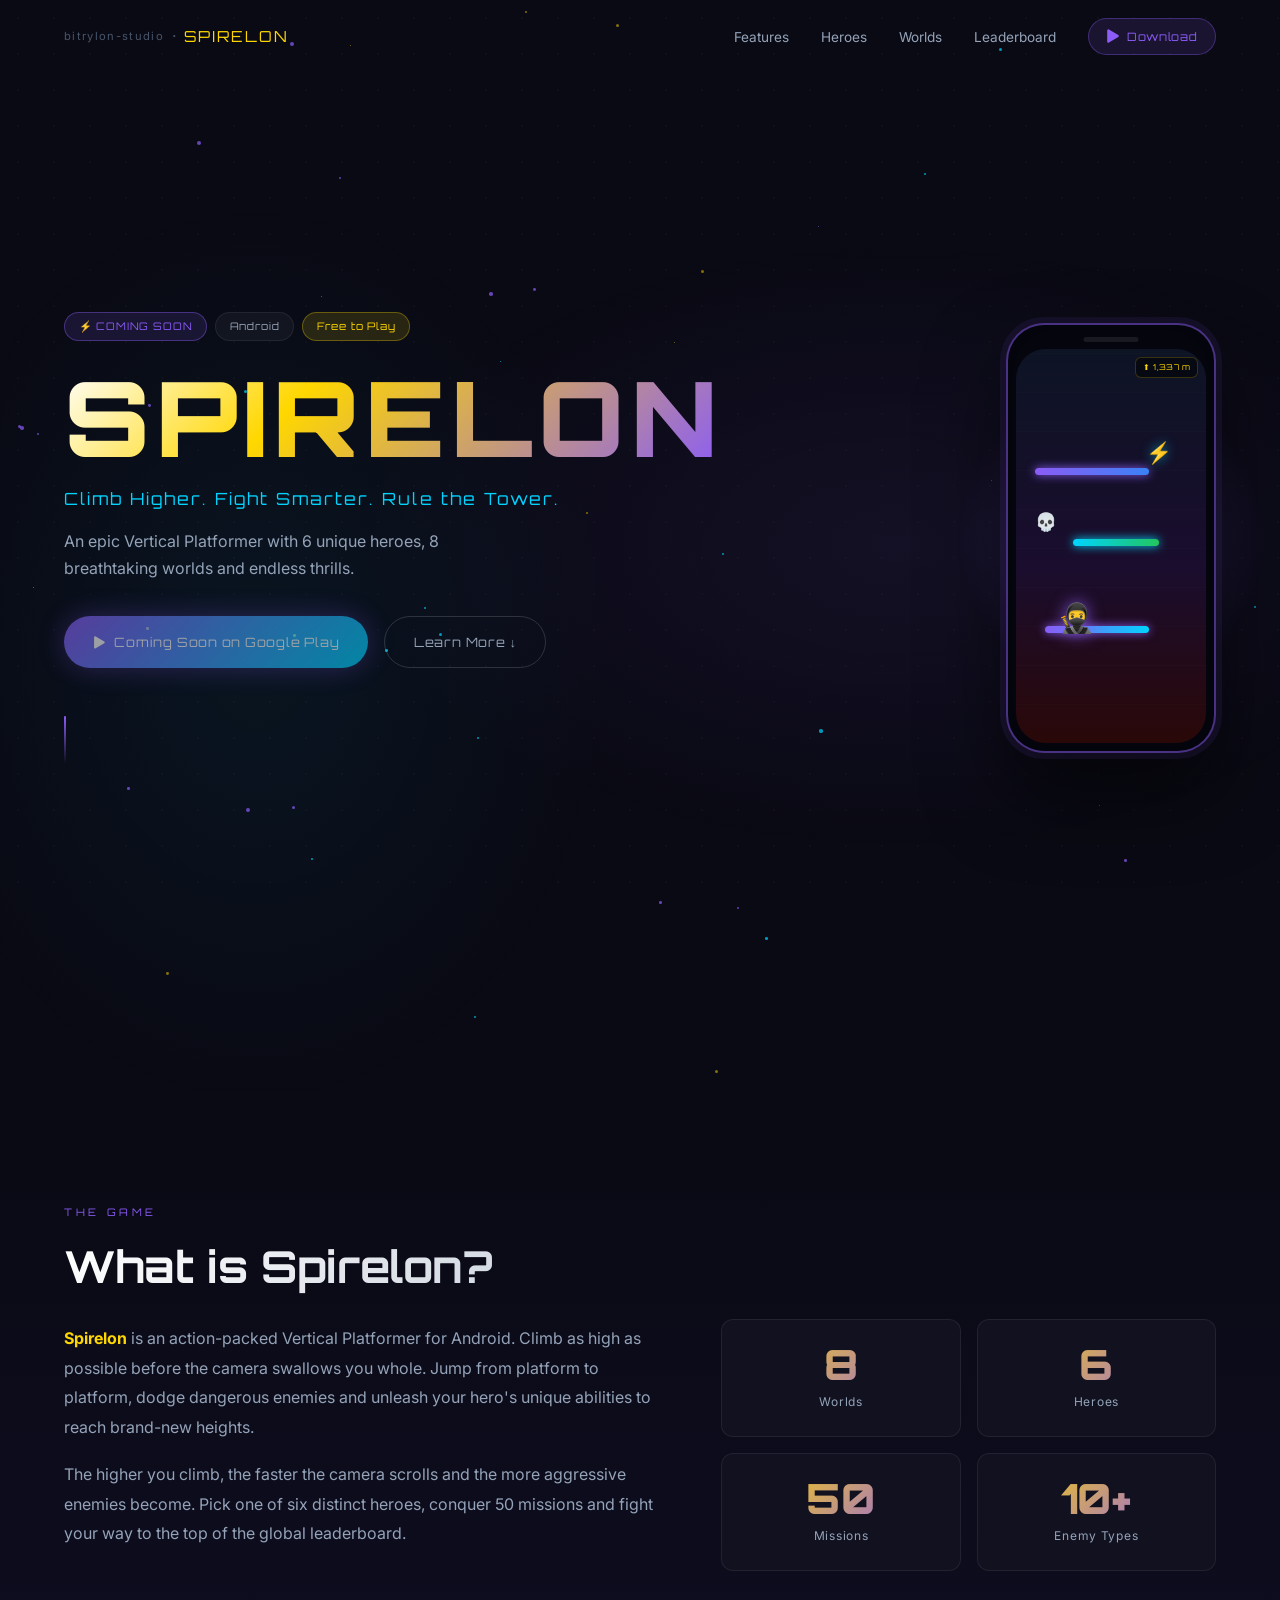
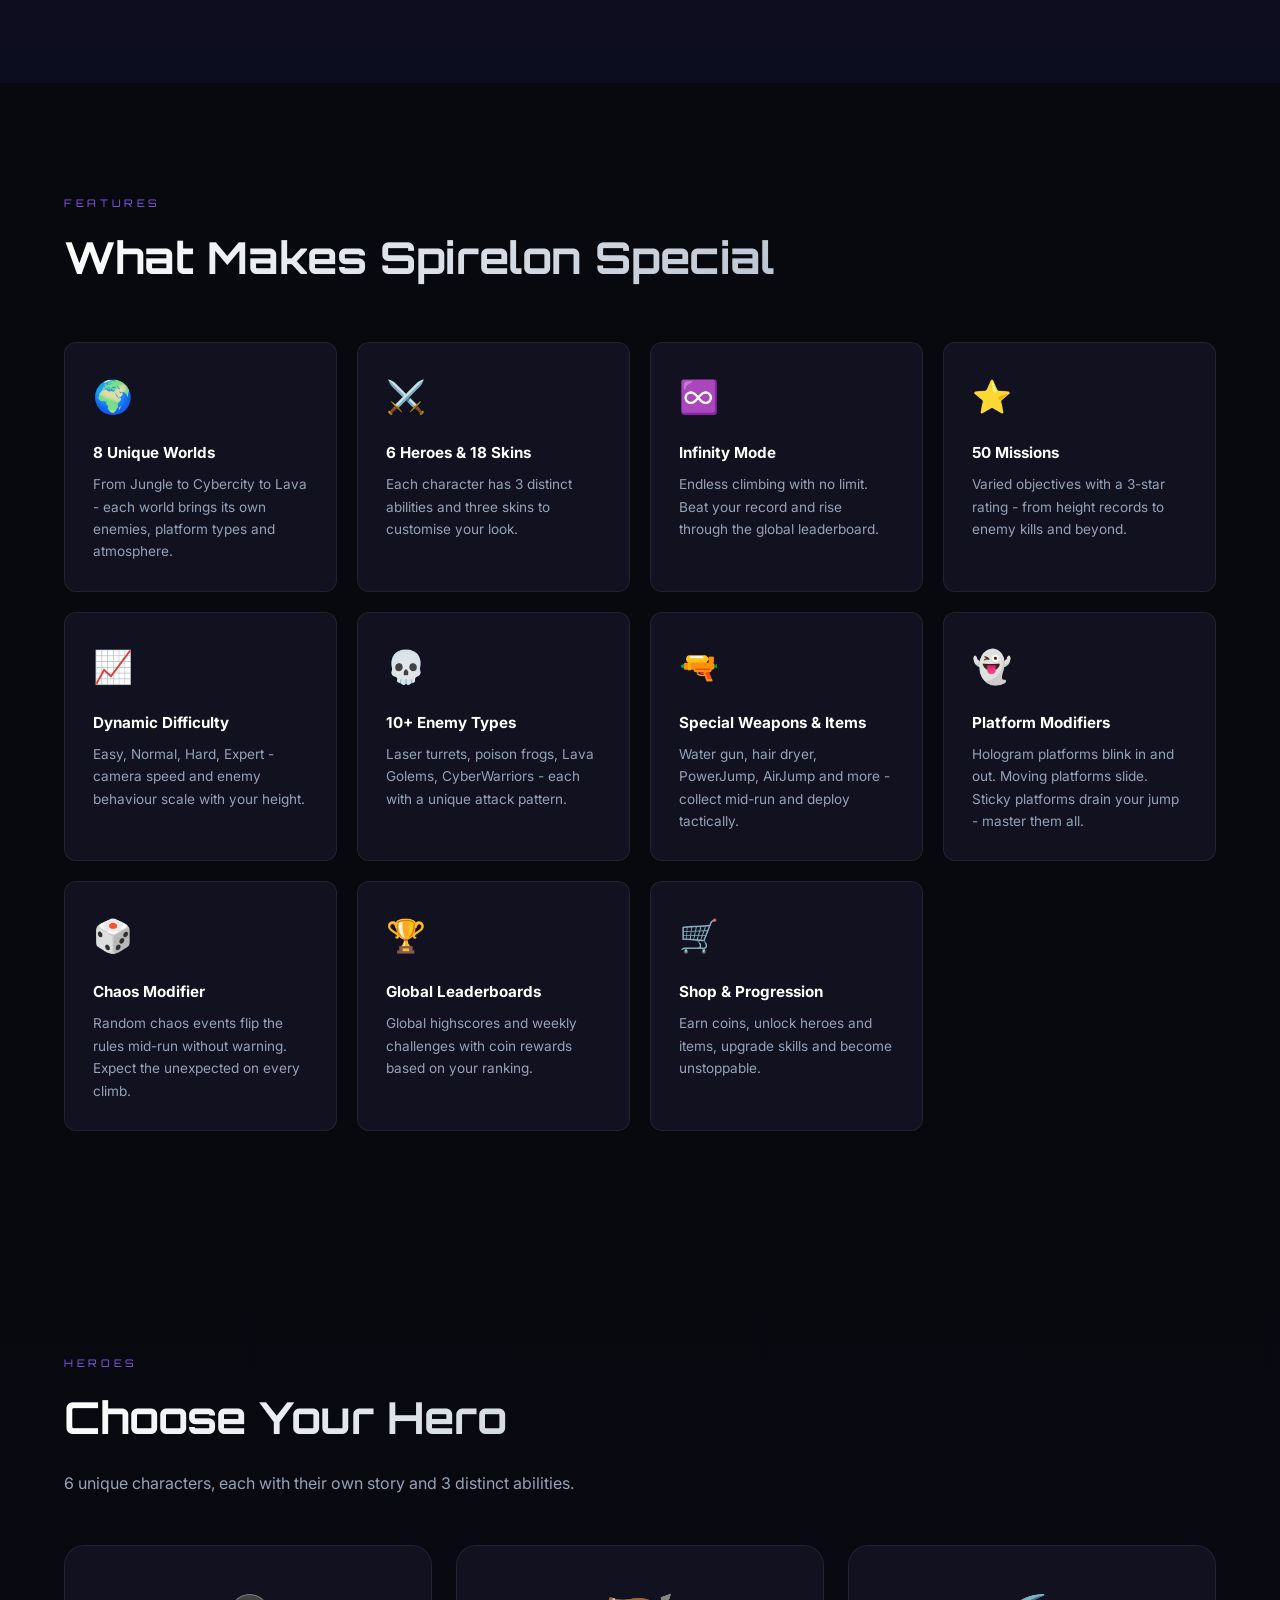
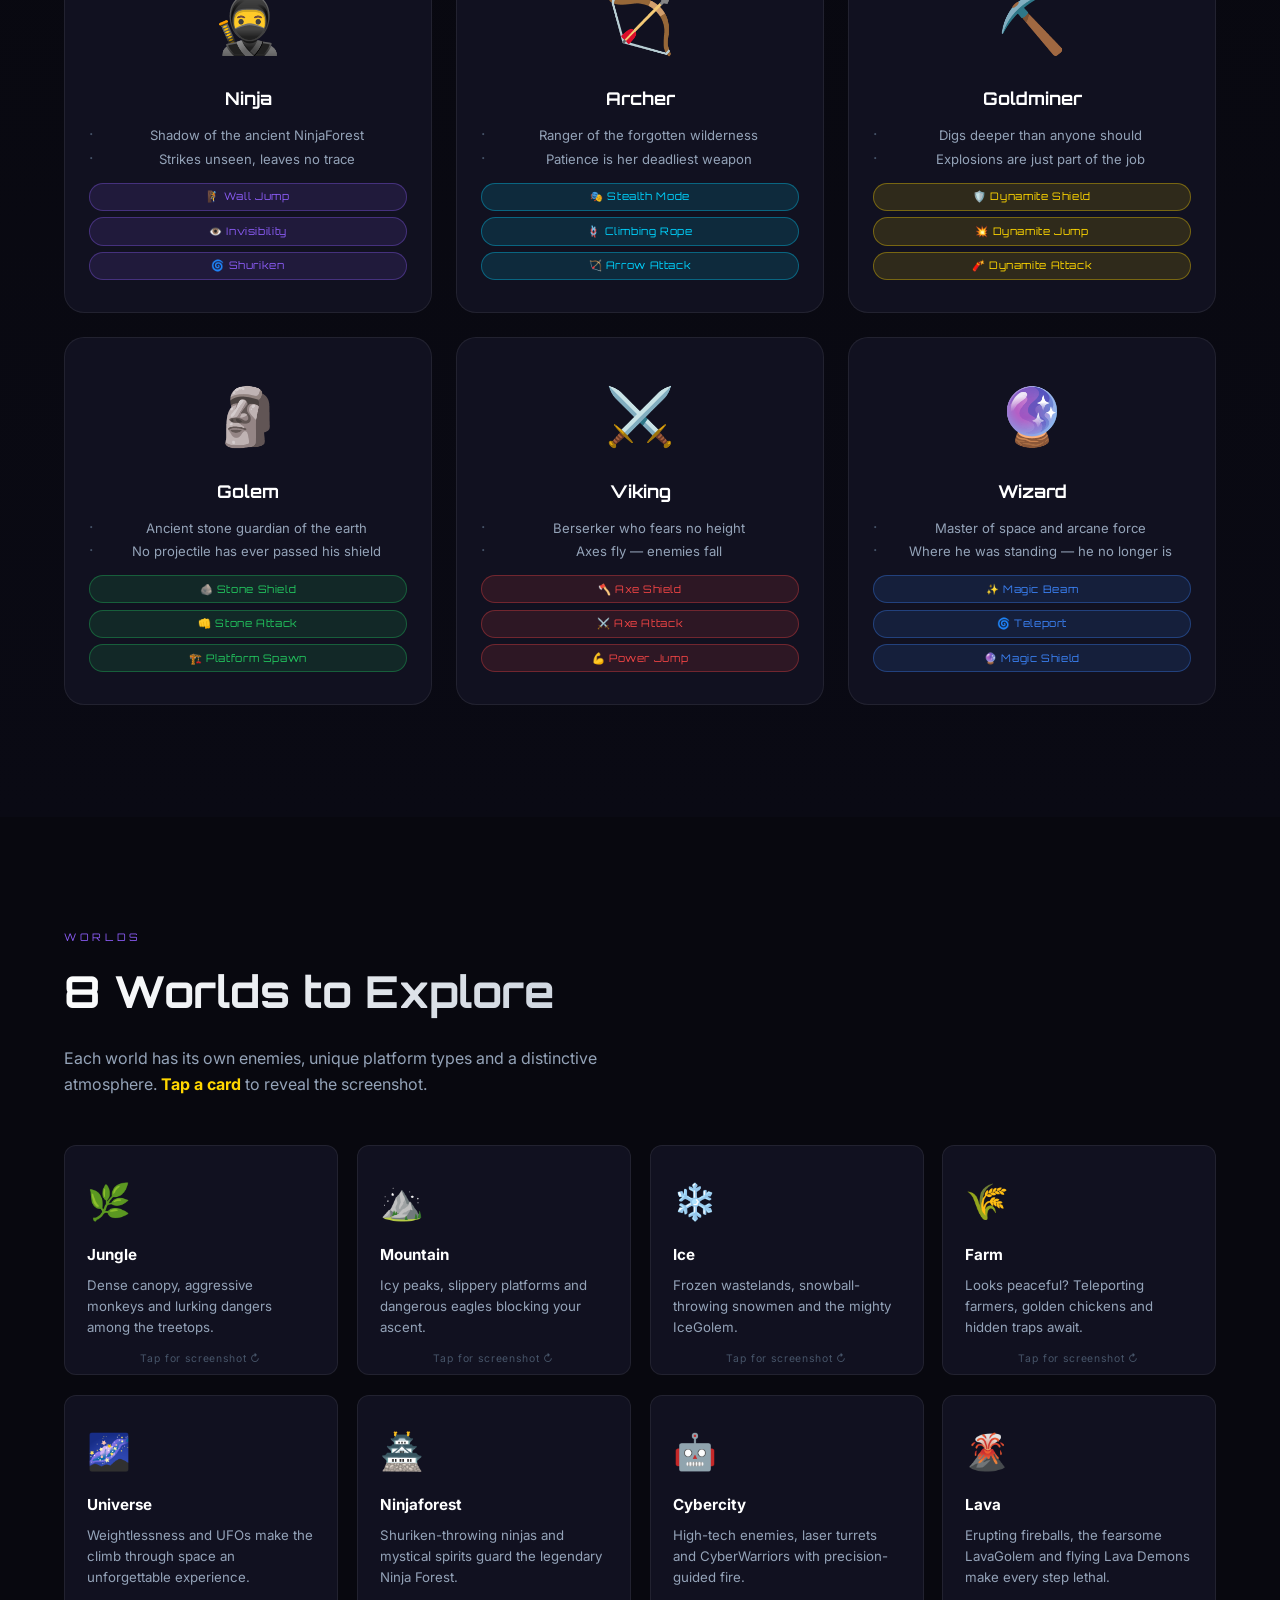
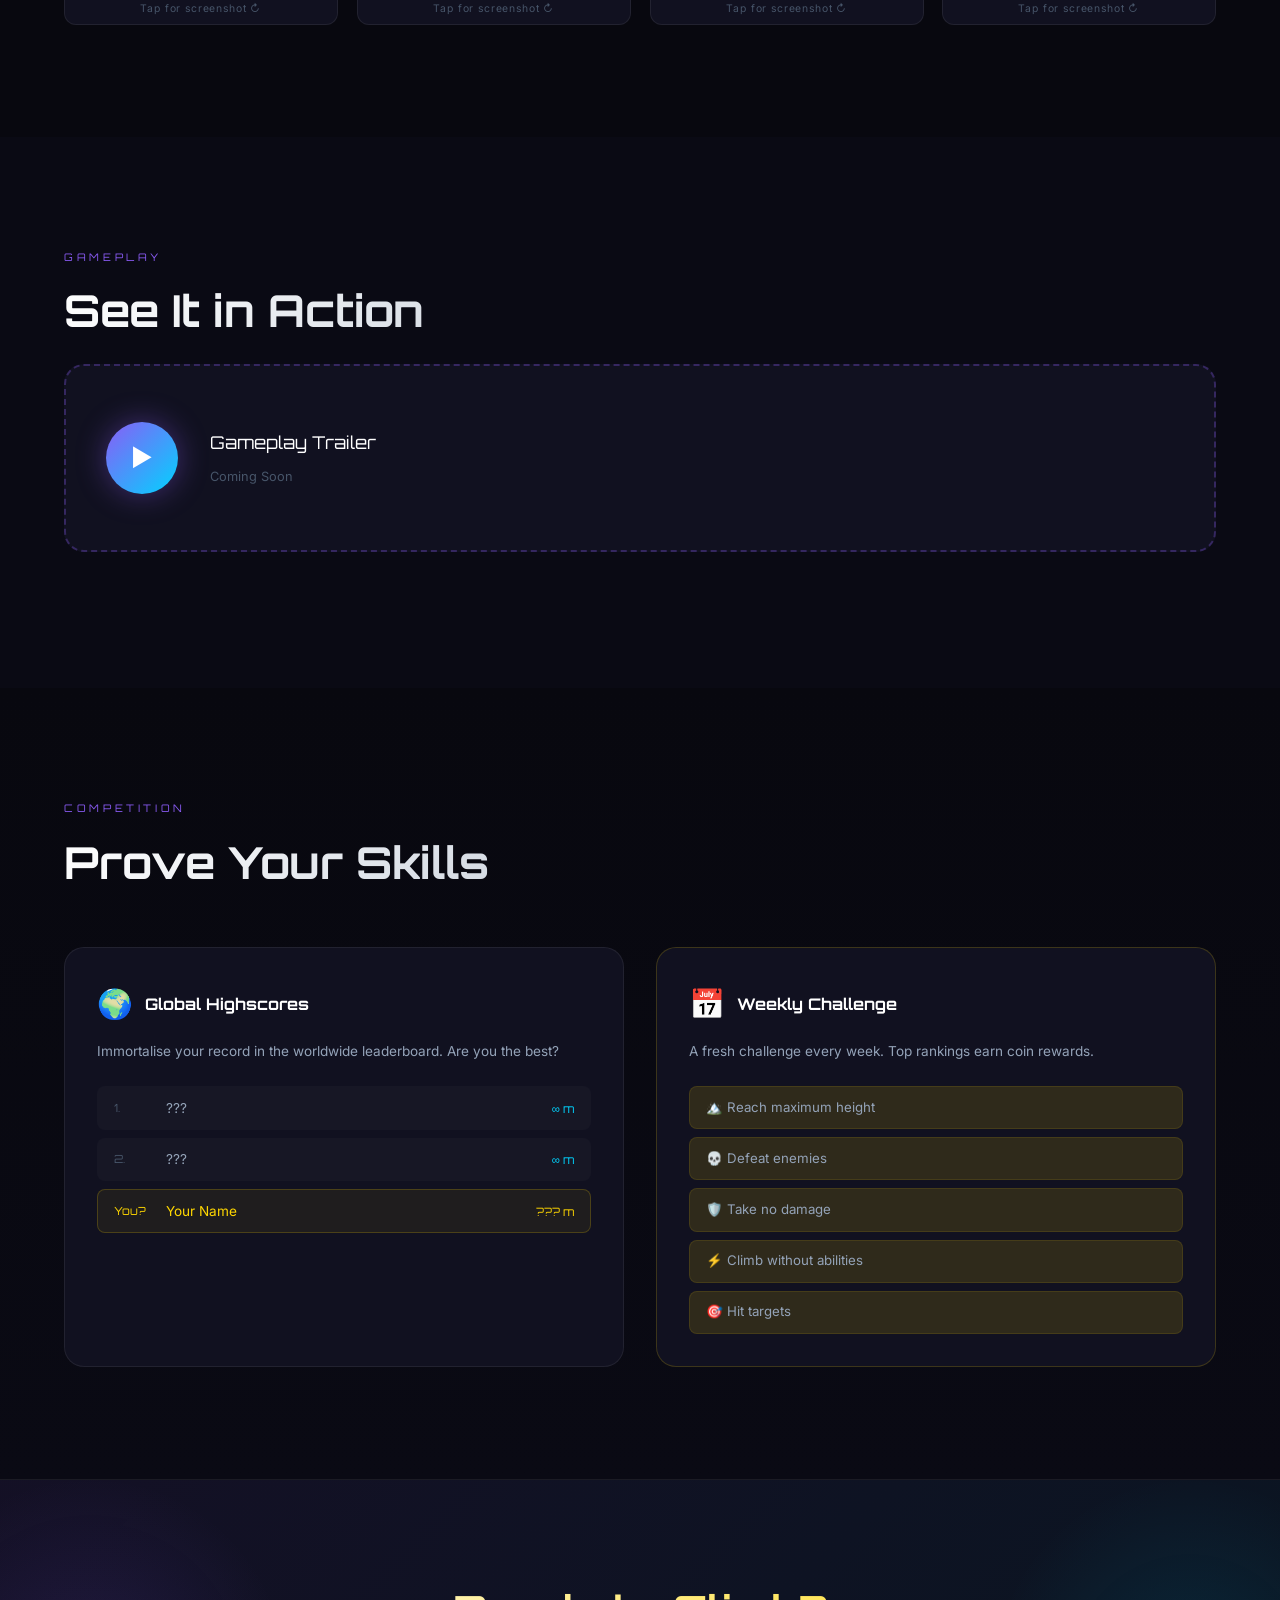
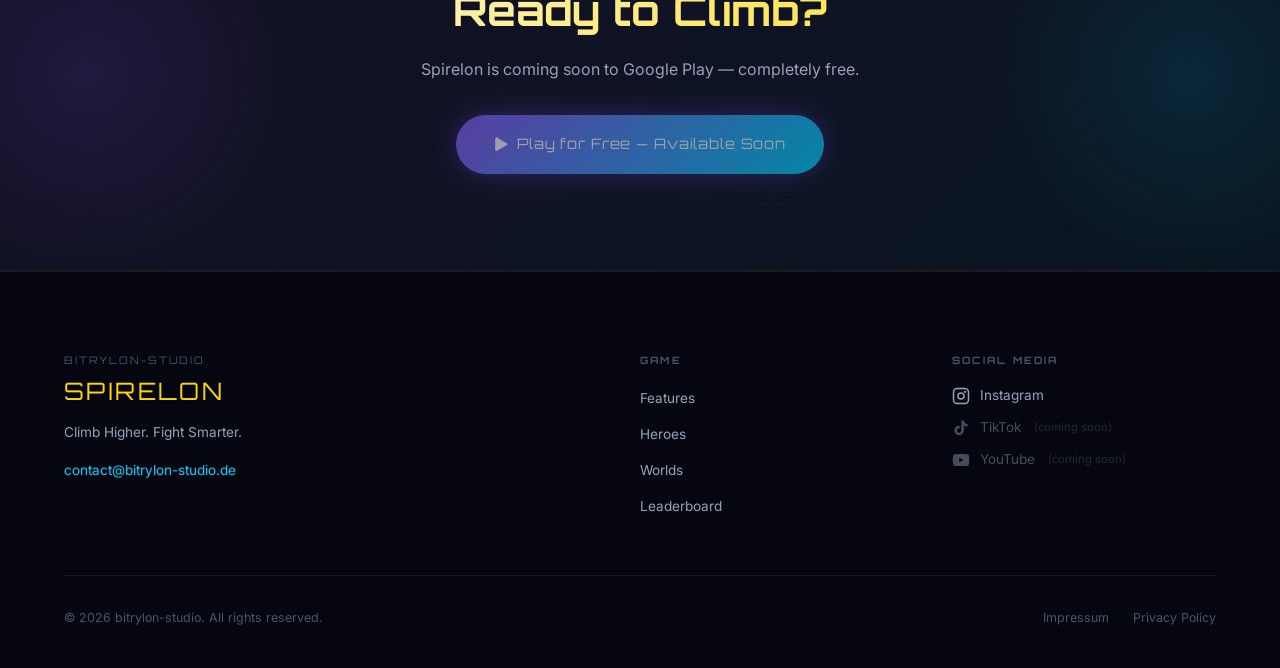
==== commit ddb1dc29: "Add files via upload" ====
--- a/spirelon/index.html
+++ b/spirelon/index.html
@@ -372,7 +372,8 @@
     <h3>8. Invite friends</h3>
     <p>You receive a personal invite code that you can share through the Android share menu (we do not see whom you send it to). If a friend installs the game via your link, the code is read on their device through the Google Play Install Referrer API and only used after the friend confirms it. We store the code, the link between the two accounts, the inviter&rsquo;s display name (shown to the friend) and the friend&rsquo;s highest completed mission (shown to the inviter only as &ldquo;Friend 2: mission 3/5&rdquo;, without a name).</p>
     <p>To prevent the same device from being used for several invites, the app sends a hashed device identifier (SHA-256 of the Android ID with a fixed salt; the Android ID itself never leaves the device). It is only sent when you redeem a code or open the invite panel.</p>
-    <p>Legal basis: Art. 6(1)(b) GDPR for the invite feature; our legitimate interest in preventing reward fraud (Art. 6(1)(f) GDPR) for the device hash. Retention: invite data until account deletion; device hash 12 months.</p>
+    <p>So that deleting the account and signing in again does not unlock the invite bonus a second time, we also store a hash of your Google Play Games player ID (SHA-256 with a fixed secret prefix) together with the date your first account was created, whether you have already redeemed a code, and the number of friends you have invited (for the bonus tiers and the monthly limit). This record contains neither your account ID nor your name and is kept when you delete your account.</p>
+    <p>Legal basis: Art. 6(1)(b) GDPR for the invite feature; our legitimate interest in preventing reward fraud (Art. 6(1)(f) GDPR) for the device hash and the player ID hash. Retention: invite data until account deletion; device hash and player ID hash 12 months after their last use.</p>
 
     <h3>9. In-app purchases</h3>
     <p>Purchases are processed by Google Play; we never receive payment details. To prevent fake purchases, the app sends the purchase receipt (product, order number, purchase token) to our verification function, which checks it with the Google Play Developer API. We store the purchase token, product, order number, coins granted, time and your account ID so that a purchase can only be credited once.</p>
@@ -403,7 +404,7 @@
 
     <h3 id="delete-account">15. Deleting your account</h3>
     <p>In the app: <strong>Settings &rarr; Privacy &rarr; Delete account and online data</strong>. This deletes your player account, leaderboard and weekly entries, ghost runs, arena rating, invite code and invites, and your analytics data at Unity. Without the app: see <a href="delete-account.html">Delete your Spirelon account</a> or write to <a href="mailto:contact@bitrylon-studio.de?subject=Spirelon%20account%20deletion">contact@bitrylon-studio.de</a>.</p>
-    <p>Kept after deletion: anonymised purchase records without your account ID (fraud prevention), the hashed device ID from invites (at most 12 months), arena round records without your name until they expire (90 days), server logs (30 days). Data on your device stays until you uninstall the app.</p>
+    <p>Kept after deletion: anonymised purchase records without your account ID (fraud prevention), the hashed device ID and the hashed Play Games player ID from invites (at most 12 months, see section 8), arena round records without your name until they expire (90 days), server logs (30 days). Data on your device stays until you uninstall the app.</p>
 
     <h3>16. Your rights</h3>
     <p>You have the right to access (Art. 15), rectification (16), erasure (17), restriction (18), data portability (20) and to object to processing based on legitimate interests (21 GDPR). You can withdraw consent at any time with effect for the future. Contact: <a href="mailto:contact@bitrylon-studio.de">contact@bitrylon-studio.de</a>. You may lodge a complaint with a supervisory authority, e.g. the Landesbeauftragte f&uuml;r Datenschutz und Informationsfreiheit Nordrhein-Westfalen.</p>
@@ -451,7 +452,8 @@
     <h3>8. Freunde einladen</h3>
     <p>Du erhältst einen persönlichen Einladungscode, den du über das Android-Teilen-Menü weitergeben kannst (wir sehen nicht, an wen). Installiert ein Freund das Spiel über deinen Link, wird der Code auf seinem Gerät über die Google Play Install Referrer API gelesen und erst nach seiner Bestätigung verwendet. Wir speichern den Code, die Verknüpfung der beiden Konten, den Anzeigenamen des Einladenden (wird dem Freund angezeigt) und die höchste geschaffte Mission des Freundes (wird dem Einladenden nur als „Freund 2: Mission 3/5“ angezeigt, ohne Namen).</p>
     <p>Damit dasselbe Gerät nicht für mehrere Einladungen genutzt wird, sendet die App eine gehashte Gerätekennung (SHA-256 der Android-ID mit festem Salt; die Android-ID selbst verlässt das Gerät nie). Sie wird nur gesendet, wenn du einen Code einlöst oder das Einladen-Fenster öffnest.</p>
-    <p>Rechtsgrundlage: Art. 6 Abs. 1 lit. b DSGVO für die Einladungsfunktion; für die Gerätekennung unser berechtigtes Interesse, Belohnungsbetrug zu verhindern (Art. 6 Abs. 1 lit. f DSGVO). Speicherdauer: Einladungsdaten bis zur Kontolöschung, Gerätekennung 12 Monate.</p>
+    <p>Damit das Löschen des Kontos und eine erneute Anmeldung den Einladungsbonus nicht ein zweites Mal freischalten, speichern wir außerdem einen Hash deiner Spieler-ID bei Google Play Spiele (SHA-256 mit festem geheimem Präfix) zusammen mit dem Anlagedatum deines ersten Kontos, ob du schon einen Code eingelöst hast, und der Zahl deiner eingeladenen Freunde (für die Bonusstaffel und das Monatslimit). Dieser Eintrag enthält weder deine Konto-ID noch deinen Namen und bleibt bei einer Kontolöschung bestehen.</p>
+    <p>Rechtsgrundlage: Art. 6 Abs. 1 lit. b DSGVO für die Einladungsfunktion; für die Gerätekennung und den Hash der Spieler-ID unser berechtigtes Interesse, Belohnungsbetrug zu verhindern (Art. 6 Abs. 1 lit. f DSGVO). Speicherdauer: Einladungsdaten bis zur Kontolöschung, Gerätekennung und Hash der Spieler-ID 12 Monate nach der letzten Verwendung.</p>
 
     <h3>9. In-App-Käufe</h3>
     <p>Käufe wickelt Google Play ab; Zahlungsdaten erhalten wir nie. Zum Schutz vor gefälschten Käufen sendet die App den Kaufbeleg (Produkt, Bestellnummer, Kauf-Token) an unsere Prüffunktion, die ihn bei der Google Play Developer API prüft. Wir speichern Kauf-Token, Produkt, Bestellnummer, gutgeschriebene Münzen, Zeitpunkt und deine Konto-ID, damit ein Kauf nur einmal gutgeschrieben wird.</p>
@@ -482,7 +484,7 @@
 
     <h3 id="konto-loeschen">15. Konto löschen</h3>
     <p>In der App: <strong>Einstellungen &rarr; Datenschutz &rarr; Konto und Online-Daten löschen</strong>. Gelöscht werden dein Spielerkonto, deine Einträge in Bestenlisten und Wochen-Challenge, deine Geister-Läufe, deine Arena-Wertung, dein Einladungscode und deine Einladungen sowie deine Analysedaten bei Unity. Ohne App: siehe <a href="delete-account.html">Spirelon-Konto löschen</a> oder E-Mail an <a href="mailto:contact@bitrylon-studio.de?subject=Spirelon%20Kontol%C3%B6schung">contact@bitrylon-studio.de</a>.</p>
-    <p>Nach der Löschung bleiben: anonymisierte Kaufbelege ohne Konto-ID (Betrugsschutz), die gehashte Gerätekennung aus Einladungen (höchstens 12 Monate), Arena-Rundenprotokolle ohne deinen Namen bis zu ihrem Ablauf (90 Tage), Server-Protokolle (30 Tage). Daten auf deinem Gerät bleiben, bis du die App deinstallierst.</p>
+    <p>Nach der Löschung bleiben: anonymisierte Kaufbelege ohne Konto-ID (Betrugsschutz), die gehashte Gerätekennung und die gehashte Spieler-ID aus Einladungen (höchstens 12 Monate, siehe Abschnitt 8), Arena-Rundenprotokolle ohne deinen Namen bis zu ihrem Ablauf (90 Tage), Server-Protokolle (30 Tage). Daten auf deinem Gerät bleiben, bis du die App deinstallierst.</p>
 
     <h3>16. Deine Rechte</h3>
     <p>Du hast das Recht auf Auskunft (Art. 15), Berichtigung (16), Löschung (17), Einschränkung der Verarbeitung (18), Datenübertragbarkeit (20) und Widerspruch gegen Verarbeitungen aufgrund berechtigter Interessen (21 DSGVO). Eine Einwilligung kannst du jederzeit mit Wirkung für die Zukunft widerrufen. Kontakt: <a href="mailto:contact@bitrylon-studio.de">contact@bitrylon-studio.de</a>. Du hast außerdem das Recht, dich bei einer Datenschutz-Aufsichtsbehörde zu beschweren, z.&nbsp;B. bei der Landesbeauftragten für Datenschutz und Informationsfreiheit Nordrhein-Westfalen.</p>
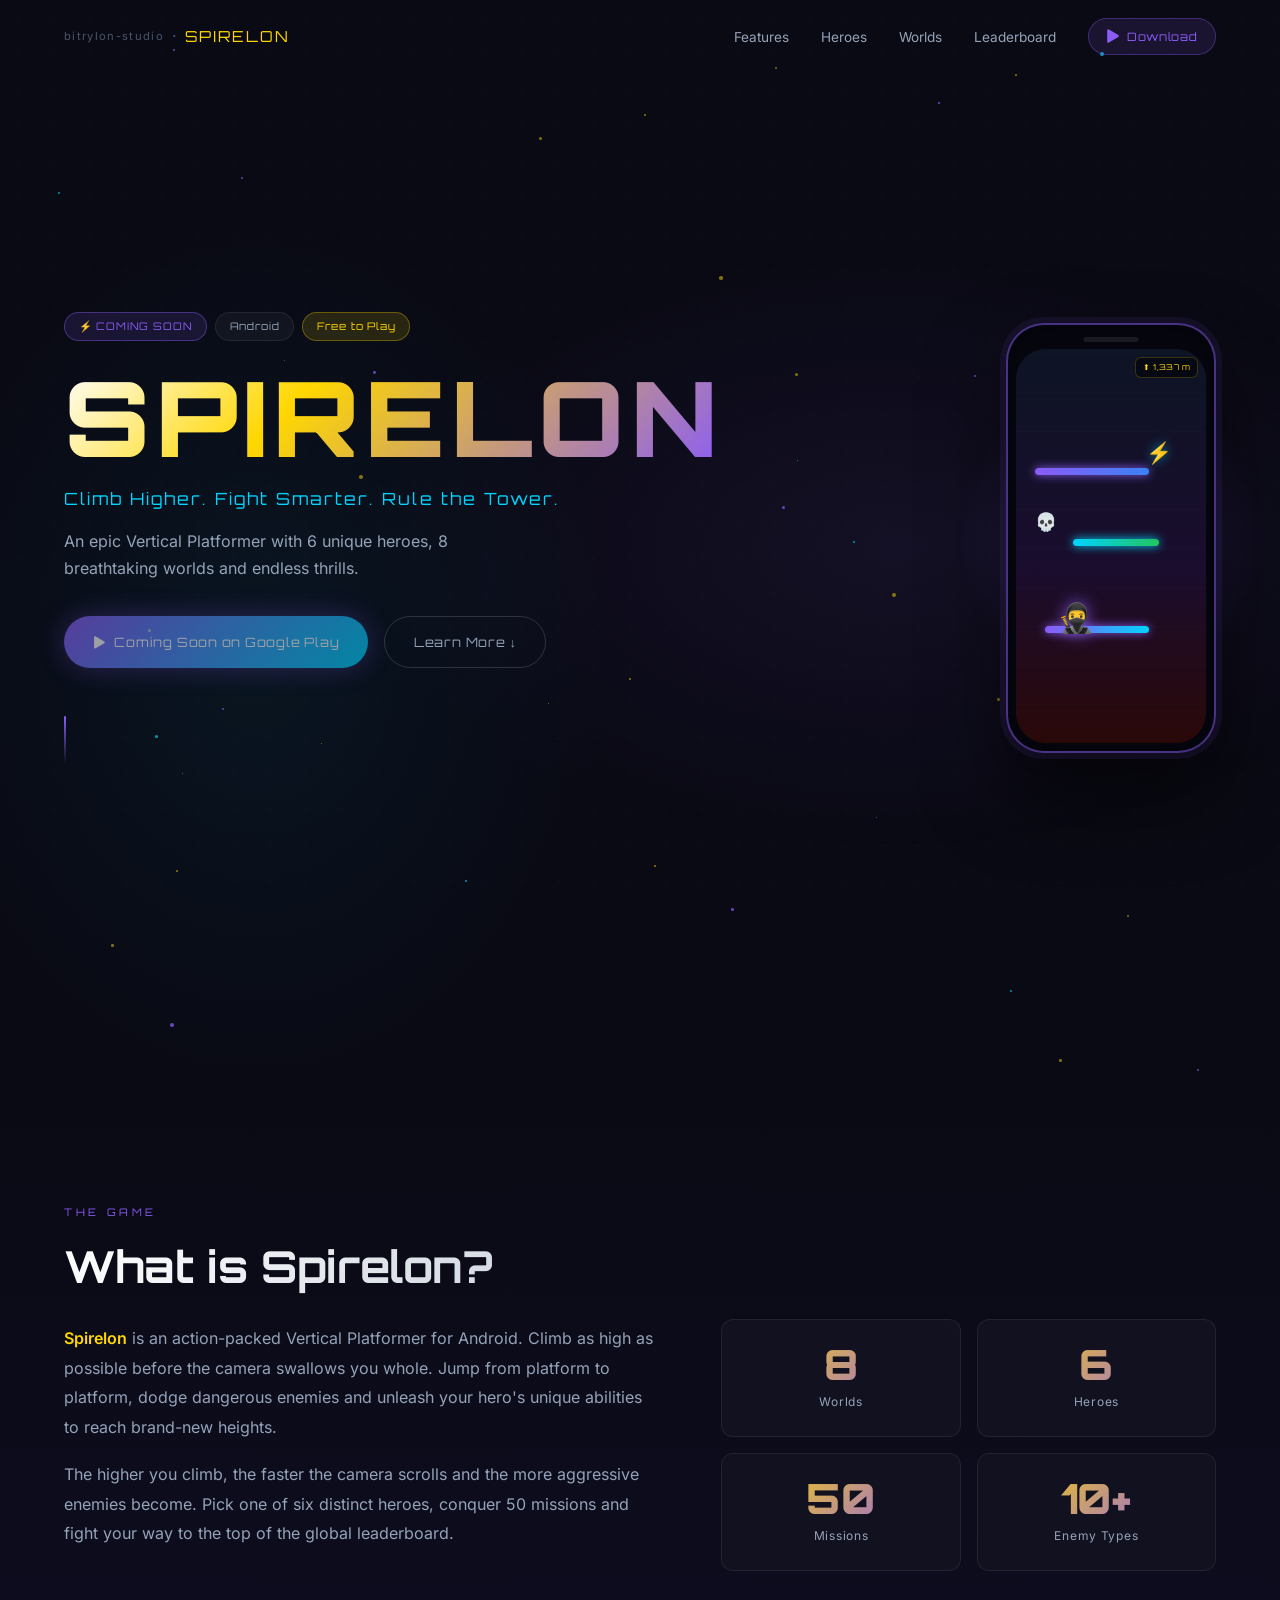
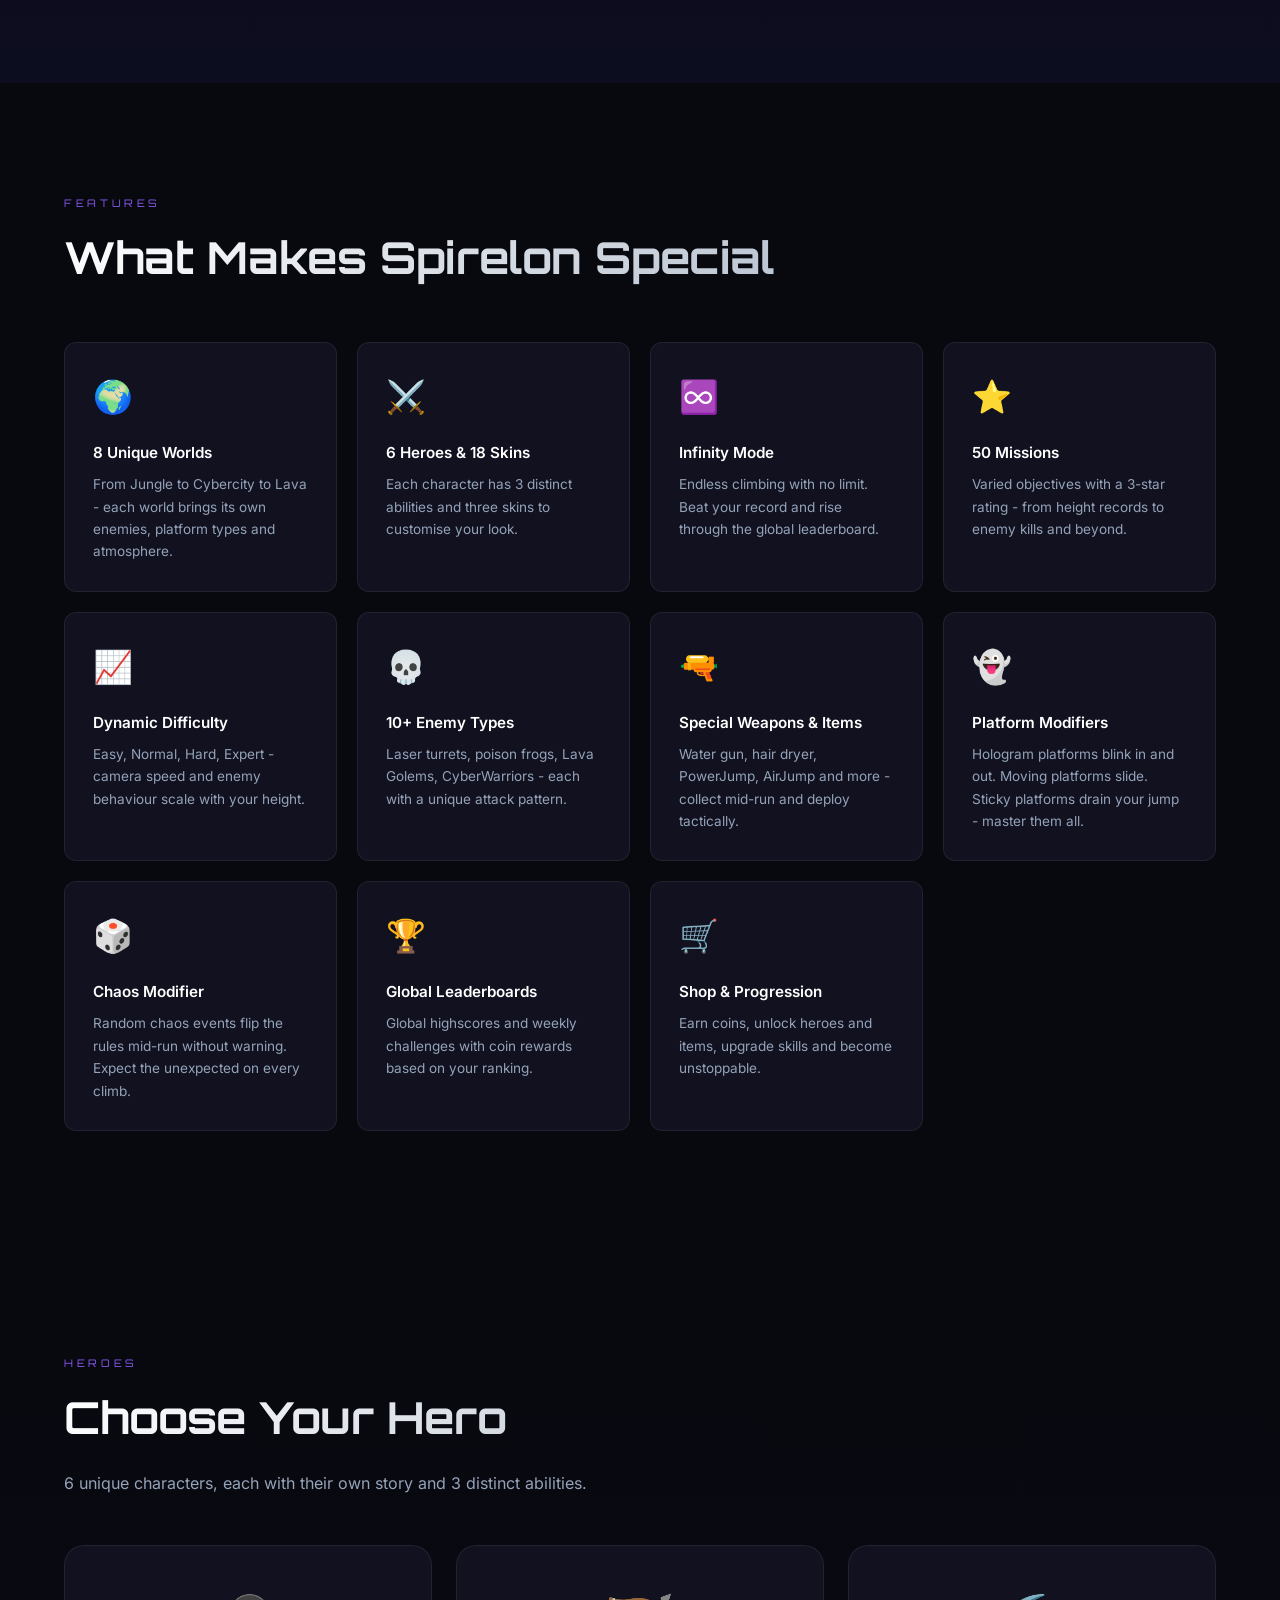
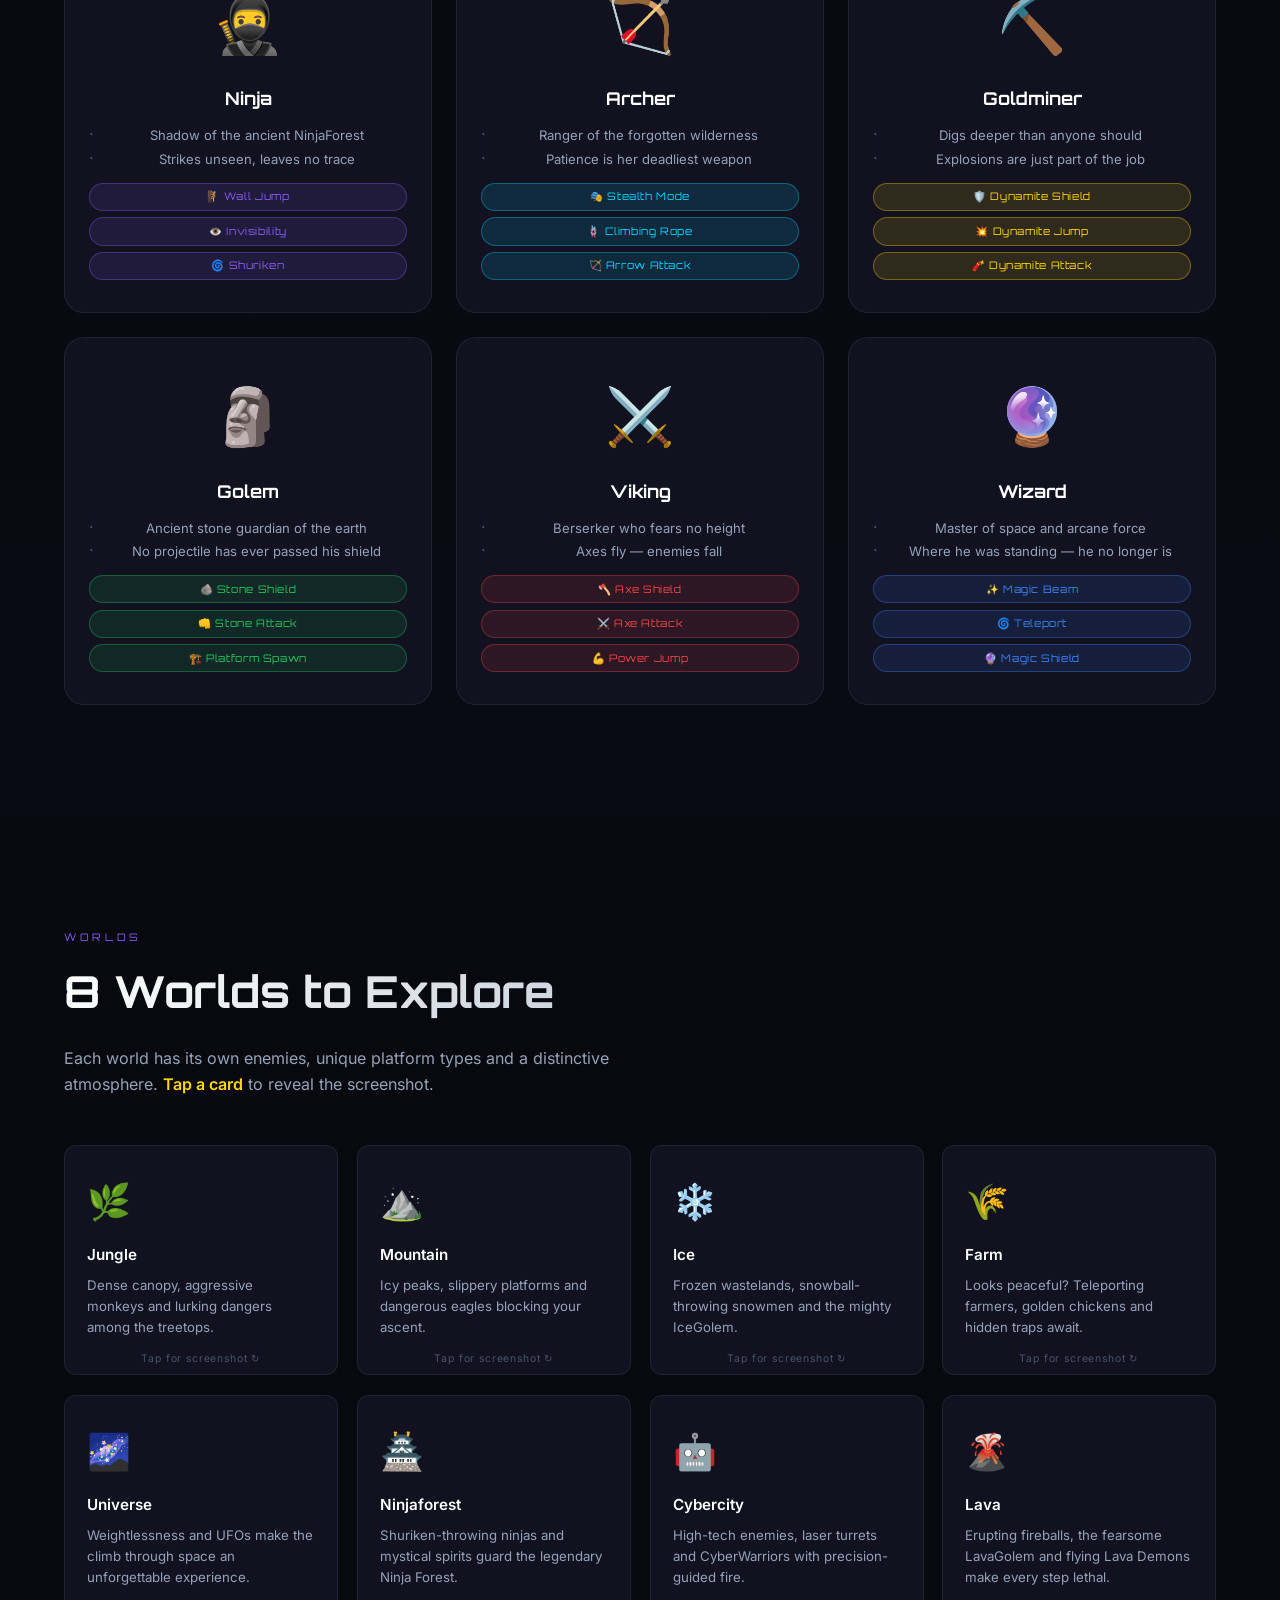
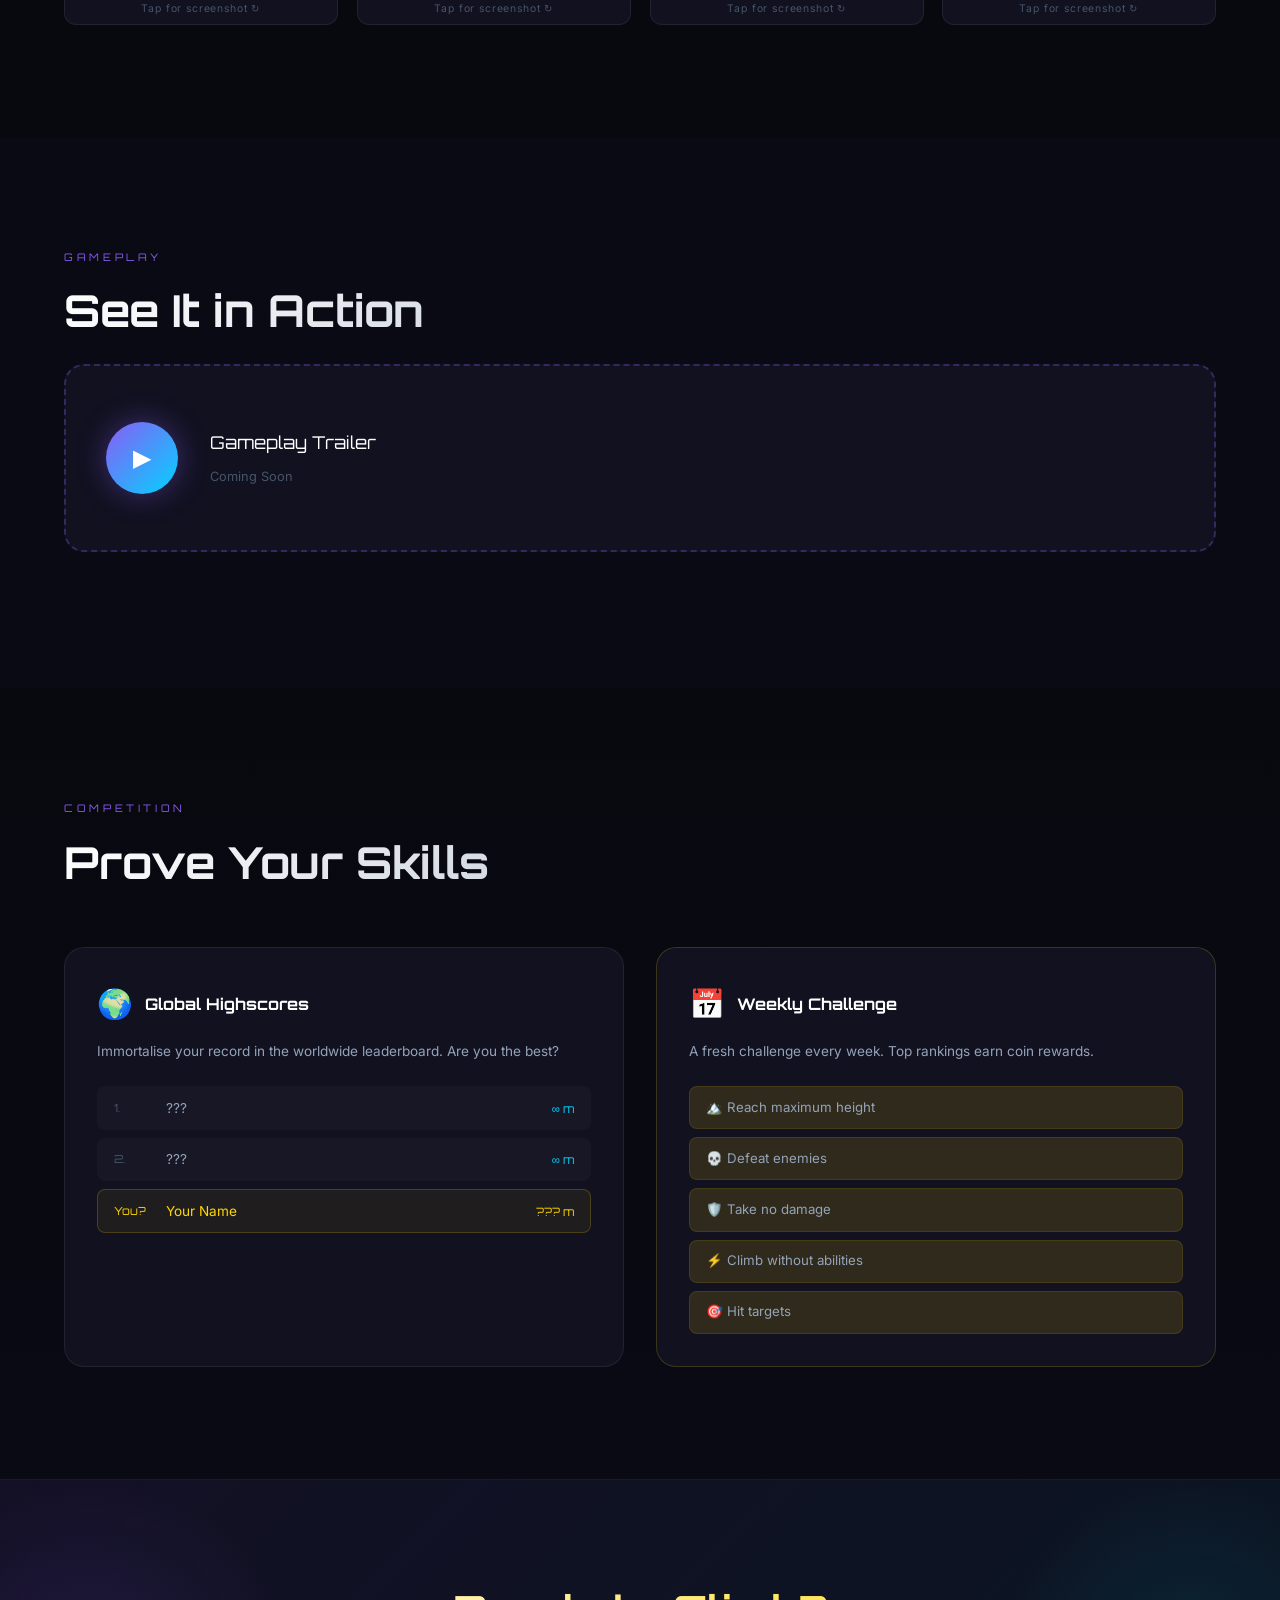
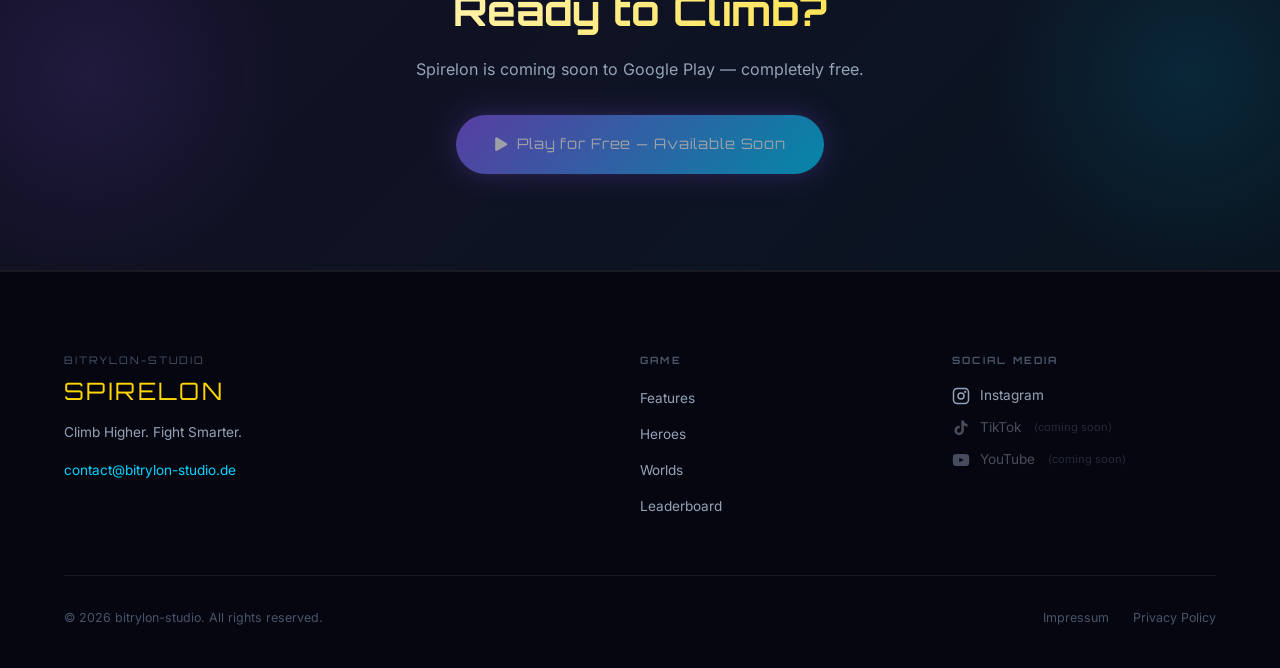
==== commit 56e0e925: "Add files via upload" ====
--- a/spirelon/index.html
+++ b/spirelon/index.html
@@ -6,9 +6,7 @@
   <meta name="description" content="Spirelon - The action-packed Vertical Platformer for Android. Climb as high as possible, battle 10+ enemies and master 50 missions. Free to Play."/>
   <meta name="theme-color" content="#0a0a14"/>
   <title>Spirelon - Climb Higher. Fight Smarter.</title>
-  <link rel="preconnect" href="https://fonts.googleapis.com"/>
-  <link rel="preconnect" href="https://fonts.gstatic.com" crossorigin/>
-  <link href="https://fonts.googleapis.com/css2?family=Orbitron:wght@400;700;900&family=Inter:wght@300;400;500;600&display=swap" rel="stylesheet"/>
+  <link rel="stylesheet" href="../css/fonts.css"/>
   <link rel="stylesheet" href="css/style.css"/>
 </head>
 <body>
@@ -323,7 +321,7 @@
   <div class="modal__box">
     <button class="modal__close" data-close="Impressum" aria-label="Close">&#x2715;</button>
     <h2>Impressum</h2>
-    <p class="modal__legal-hint"><strong>Angaben gem&#xE4;&#xDF; &#xA7; 5 TMG</strong></p>
+    <p class="modal__legal-hint"><strong>Angaben gem&#xE4;&#xDF; &#xA7; 5 DDG</strong></p>
     <p><strong>Philipp Hellmeier</strong><br>Europaring 90<br>53757 St. Augustin<br>Deutschland</p>
     <p><strong>Kontakt</strong><br>E-Mail: <a href="mailto:contact@bitrylon-studio.de">contact@bitrylon-studio.de</a></p>
     <h3>Haftungsausschluss</h3>
@@ -347,6 +345,7 @@
       <li>Sign-in and player account (4) &middot; leaderboards and weekly challenge (5) &middot; ghost races (6) &middot; arena (7) &middot; invites (8)</li>
       <li>In-app purchases (9) &middot; gameplay analytics, only with consent (10) &middot; advertising (11) &middot; rating prompt (12)</li>
       <li>Server logs (13) &middot; recipients and transfers (14) &middot; deleting your account (15) &middot; your rights (16)</li>
+      <li>This website (18)</li>
     </ul>
 
     <h3>3. Data stored on your device</h3>
@@ -399,8 +398,9 @@
     <ul>
       <li><strong>Google Ireland Limited</strong> / Google LLC: Google Play, Play Games, Firebase Authentication, Cloud Firestore, Cloud Functions, AdMob, In-App Review.</li>
       <li><strong>Unity Technologies</strong>: Unity Gaming Services (Analytics, Authentication, Multiplayer).</li>
+      <li><strong>GitHub, Inc.</strong>: hosting of this website (section 18).</li>
     </ul>
-    <p>Both may process data in the USA. Transfers are based on the EU&ndash;US Data Privacy Framework and/or Standard Contractual Clauses (Art. 45, 46 GDPR). We do not sell personal data.</p>
+    <p>All of them may process data in the USA. Transfers are based on the EU&ndash;US Data Privacy Framework and/or Standard Contractual Clauses (Art. 45, 46 GDPR). We do not sell personal data.</p>
 
     <h3 id="delete-account">15. Deleting your account</h3>
     <p>In the app: <strong>Settings &rarr; Privacy &rarr; Delete account and online data</strong>. This deletes your player account, leaderboard and weekly entries, ghost runs, arena rating, invite code and invites, and your analytics data at Unity. Without the app: see <a href="delete-account.html">Delete your Spirelon account</a> or write to <a href="mailto:contact@bitrylon-studio.de?subject=Spirelon%20account%20deletion">contact@bitrylon-studio.de</a>.</p>
@@ -411,6 +411,10 @@
 
     <h3>17. Changes</h3>
     <p>We update this policy when the app changes. The current version is always available here and via Settings &rarr; Privacy in the app.</p>
+
+    <h3>18. This website</h3>
+    <p>This website is hosted on GitHub Pages (GitHub, Inc., 88 Colin P. Kelly Jr. Street, San Francisco, CA 94107, USA). When you visit it, GitHub processes your IP address and technical request data (e.g. browser type, time of access) in server logs to deliver the site and protect it against attacks. The website itself uses no cookies, tracking or analytics, and all fonts are hosted locally (no Google Fonts). Links to external sites (e.g. Instagram, Google Play) only transfer data once you click them.</p>
+    <p>Legal basis: Art. 6(1)(f) GDPR (secure and reliable delivery of the website). GitHub is certified under the EU&ndash;US Data Privacy Framework. See: <a href="https://docs.github.com/en/site-policy/privacy-policies/github-general-privacy-statement" target="_blank" rel="noopener noreferrer">GitHub Privacy Statement</a>.</p>
 
     <hr style="border-color: var(--border); margin: 1.5rem 0;">
 
@@ -427,6 +431,7 @@
       <li>Anmeldung und Spielerkonto (4) &middot; Bestenlisten und Wochen-Challenge (5) &middot; Geisterrennen (6) &middot; Arena (7) &middot; Einladungen (8)</li>
       <li>In-App-Käufe (9) &middot; Spielanalyse, nur mit Einwilligung (10) &middot; Werbung (11) &middot; Bewertungsbitte (12)</li>
       <li>Server-Protokolle (13) &middot; Empfänger und Drittlandübermittlung (14) &middot; Konto löschen (15) &middot; deine Rechte (16)</li>
+      <li>Diese Website (18)</li>
     </ul>
 
     <h3>3. Auf deinem Gerät gespeicherte Daten</h3>
@@ -479,8 +484,9 @@
     <ul>
       <li><strong>Google Ireland Limited</strong> / Google LLC: Google Play, Play Spiele, Firebase Authentication, Cloud Firestore, Cloud Functions, AdMob, In-App Review.</li>
       <li><strong>Unity Technologies</strong>: Unity Gaming Services (Analytics, Authentication, Multiplayer).</li>
+      <li><strong>GitHub, Inc.</strong>: Hosting dieser Website (Abschnitt 18).</li>
     </ul>
-    <p>Beide können Daten in den USA verarbeiten. Die Übermittlung stützt sich auf das EU-US Data Privacy Framework bzw. Standardvertragsklauseln (Art. 45, 46 DSGVO). Wir verkaufen keine personenbezogenen Daten.</p>
+    <p>Alle können Daten in den USA verarbeiten. Die Übermittlung stützt sich auf das EU-US Data Privacy Framework bzw. Standardvertragsklauseln (Art. 45, 46 DSGVO). Wir verkaufen keine personenbezogenen Daten.</p>
 
     <h3 id="konto-loeschen">15. Konto löschen</h3>
     <p>In der App: <strong>Einstellungen &rarr; Datenschutz &rarr; Konto und Online-Daten löschen</strong>. Gelöscht werden dein Spielerkonto, deine Einträge in Bestenlisten und Wochen-Challenge, deine Geister-Läufe, deine Arena-Wertung, dein Einladungscode und deine Einladungen sowie deine Analysedaten bei Unity. Ohne App: siehe <a href="delete-account.html">Spirelon-Konto löschen</a> oder E-Mail an <a href="mailto:contact@bitrylon-studio.de?subject=Spirelon%20Kontol%C3%B6schung">contact@bitrylon-studio.de</a>.</p>
@@ -491,6 +497,10 @@
 
     <h3>17. Änderungen</h3>
     <p>Wir passen diese Erklärung an, wenn sich die App ändert. Die aktuelle Fassung findest du immer hier und in der App unter Einstellungen &rarr; Datenschutz.</p>
+
+    <h3>18. Diese Website</h3>
+    <p>Diese Website wird bei GitHub Pages gehostet (GitHub, Inc., 88 Colin P. Kelly Jr. Street, San Francisco, CA 94107, USA). Beim Aufruf verarbeitet GitHub deine IP-Adresse und technische Daten der Anfrage (z.&nbsp;B. Browsertyp, Zeitpunkt) in Server-Protokollen, um die Seite auszuliefern und vor Angriffen zu schützen. Die Website selbst verwendet keine Cookies, kein Tracking und keine Analyse; alle Schriften werden lokal geladen (kein Google Fonts). Links zu externen Seiten (z.&nbsp;B. Instagram, Google Play) übertragen erst Daten, wenn du sie anklickst.</p>
+    <p>Rechtsgrundlage: Art. 6 Abs. 1 lit. f DSGVO (sichere und zuverlässige Auslieferung der Website). GitHub ist unter dem EU-US Data Privacy Framework zertifiziert. Mehr: <a href="https://docs.github.com/en/site-policy/privacy-policies/github-general-privacy-statement" target="_blank" rel="noopener noreferrer">GitHub-Datenschutzerklärung</a>.</p>
   </div>
 </div>
 <script src="js/main.js"></script>
--- a/css/fonts.css
+++ b/css/fonts.css
@@ -0,0 +1,11 @@
+/* Lokal gehostete Schriften (statt Google Fonts) - keine Anfrage an Google-Server.
+   Orbitron und Inter stehen unter der SIL Open Font License 1.1. */
+
+@font-face{font-family:'Inter';font-style:normal;font-weight:300;font-display:swap;src:url('../fonts/inter-v20-latin-300.woff2') format('woff2');}
+@font-face{font-family:'Inter';font-style:normal;font-weight:400;font-display:swap;src:url('../fonts/inter-v20-latin-400.woff2') format('woff2');}
+@font-face{font-family:'Inter';font-style:normal;font-weight:500;font-display:swap;src:url('../fonts/inter-v20-latin-500.woff2') format('woff2');}
+@font-face{font-family:'Inter';font-style:normal;font-weight:600;font-display:swap;src:url('../fonts/inter-v20-latin-600.woff2') format('woff2');}
+
+@font-face{font-family:'Orbitron';font-style:normal;font-weight:400;font-display:swap;src:url('../fonts/orbitron-v35-latin-400.woff2') format('woff2');}
+@font-face{font-family:'Orbitron';font-style:normal;font-weight:700;font-display:swap;src:url('../fonts/orbitron-v35-latin-700.woff2') format('woff2');}
+@font-face{font-family:'Orbitron';font-style:normal;font-weight:900;font-display:swap;src:url('../fonts/orbitron-v35-latin-900.woff2') format('woff2');}
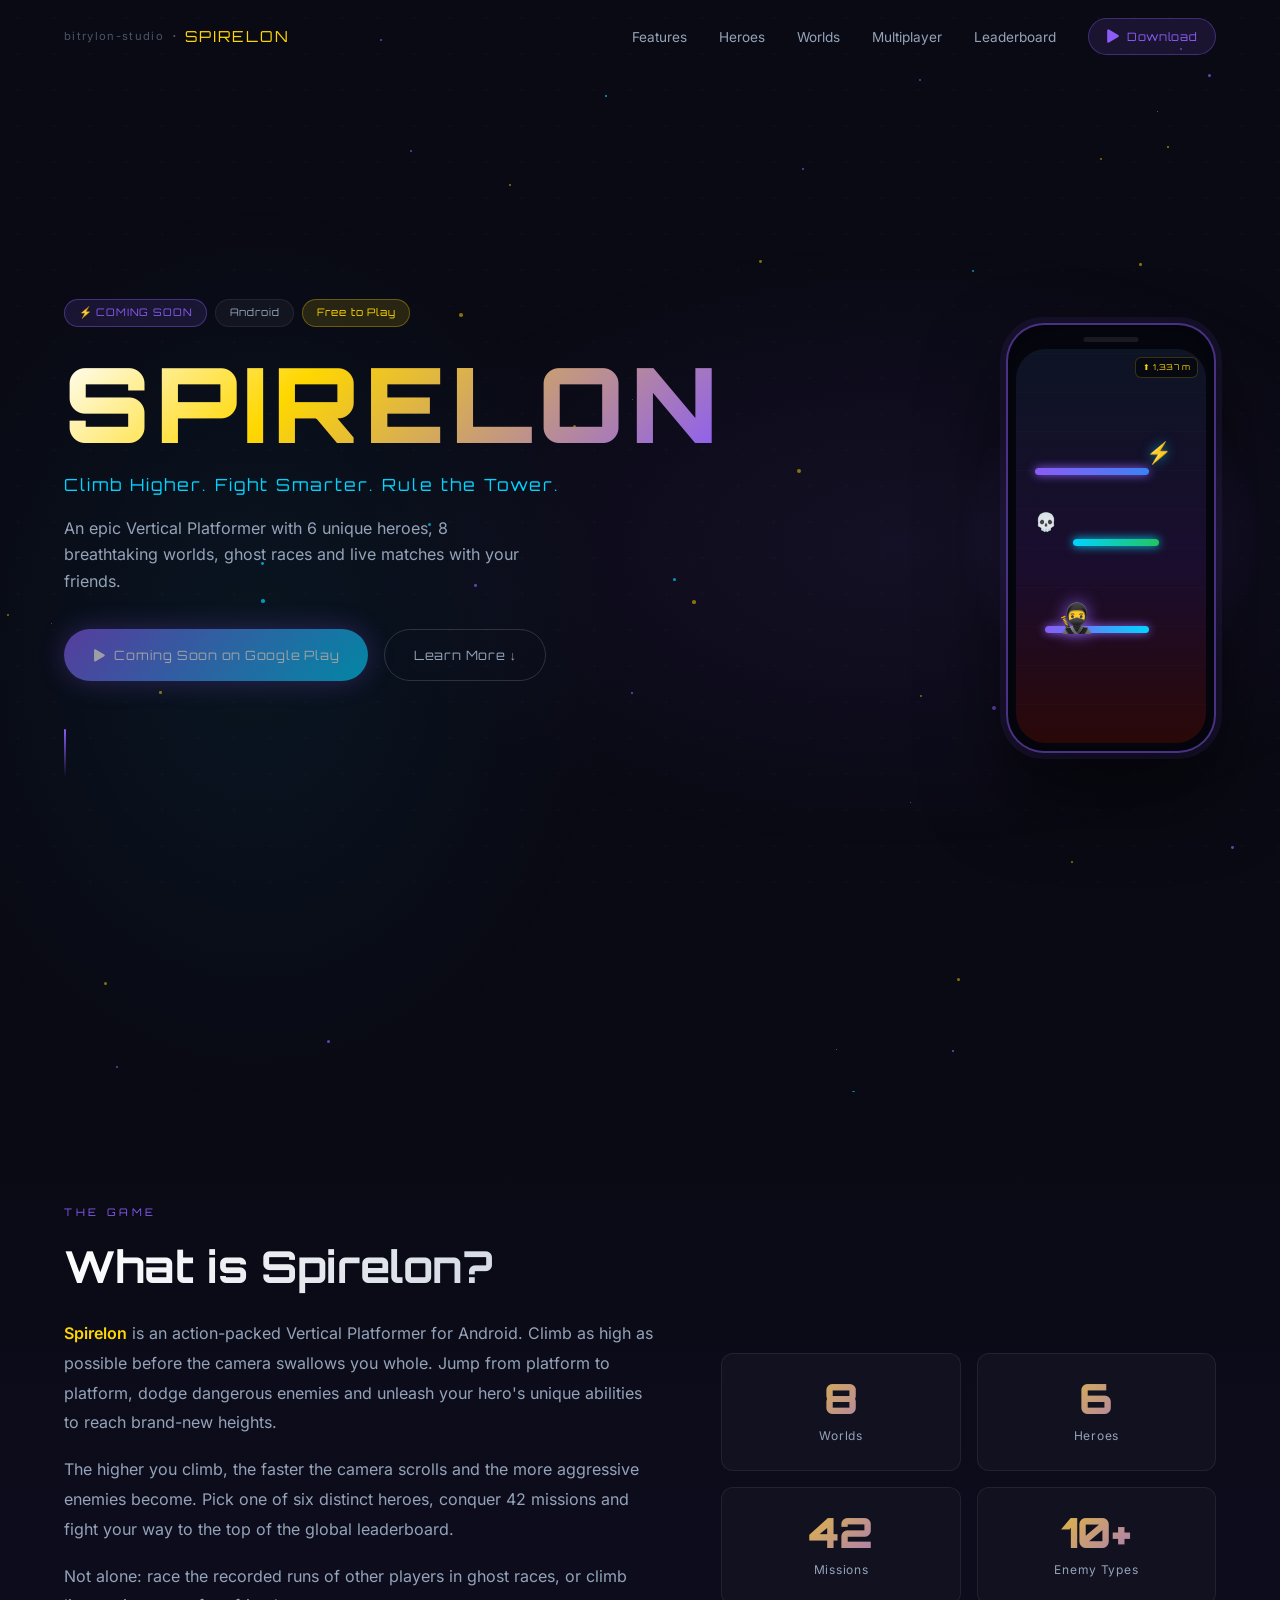
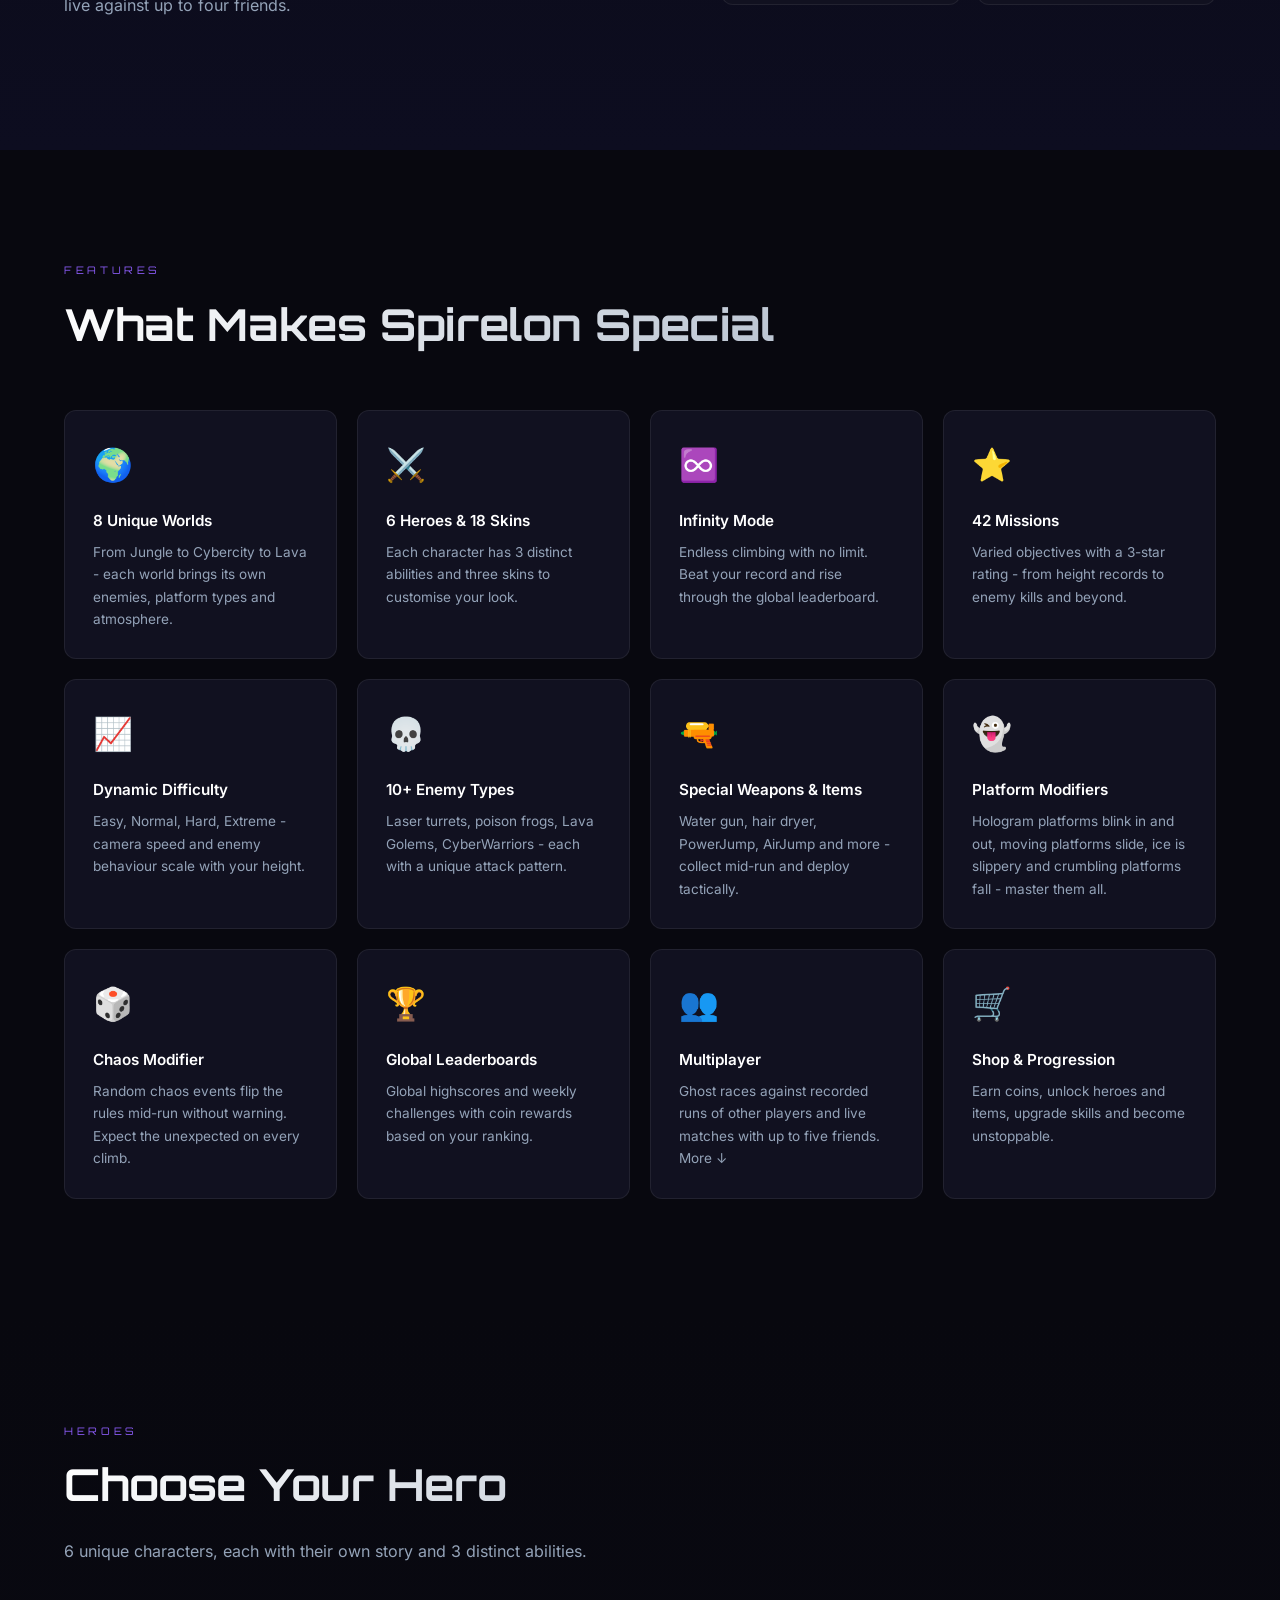
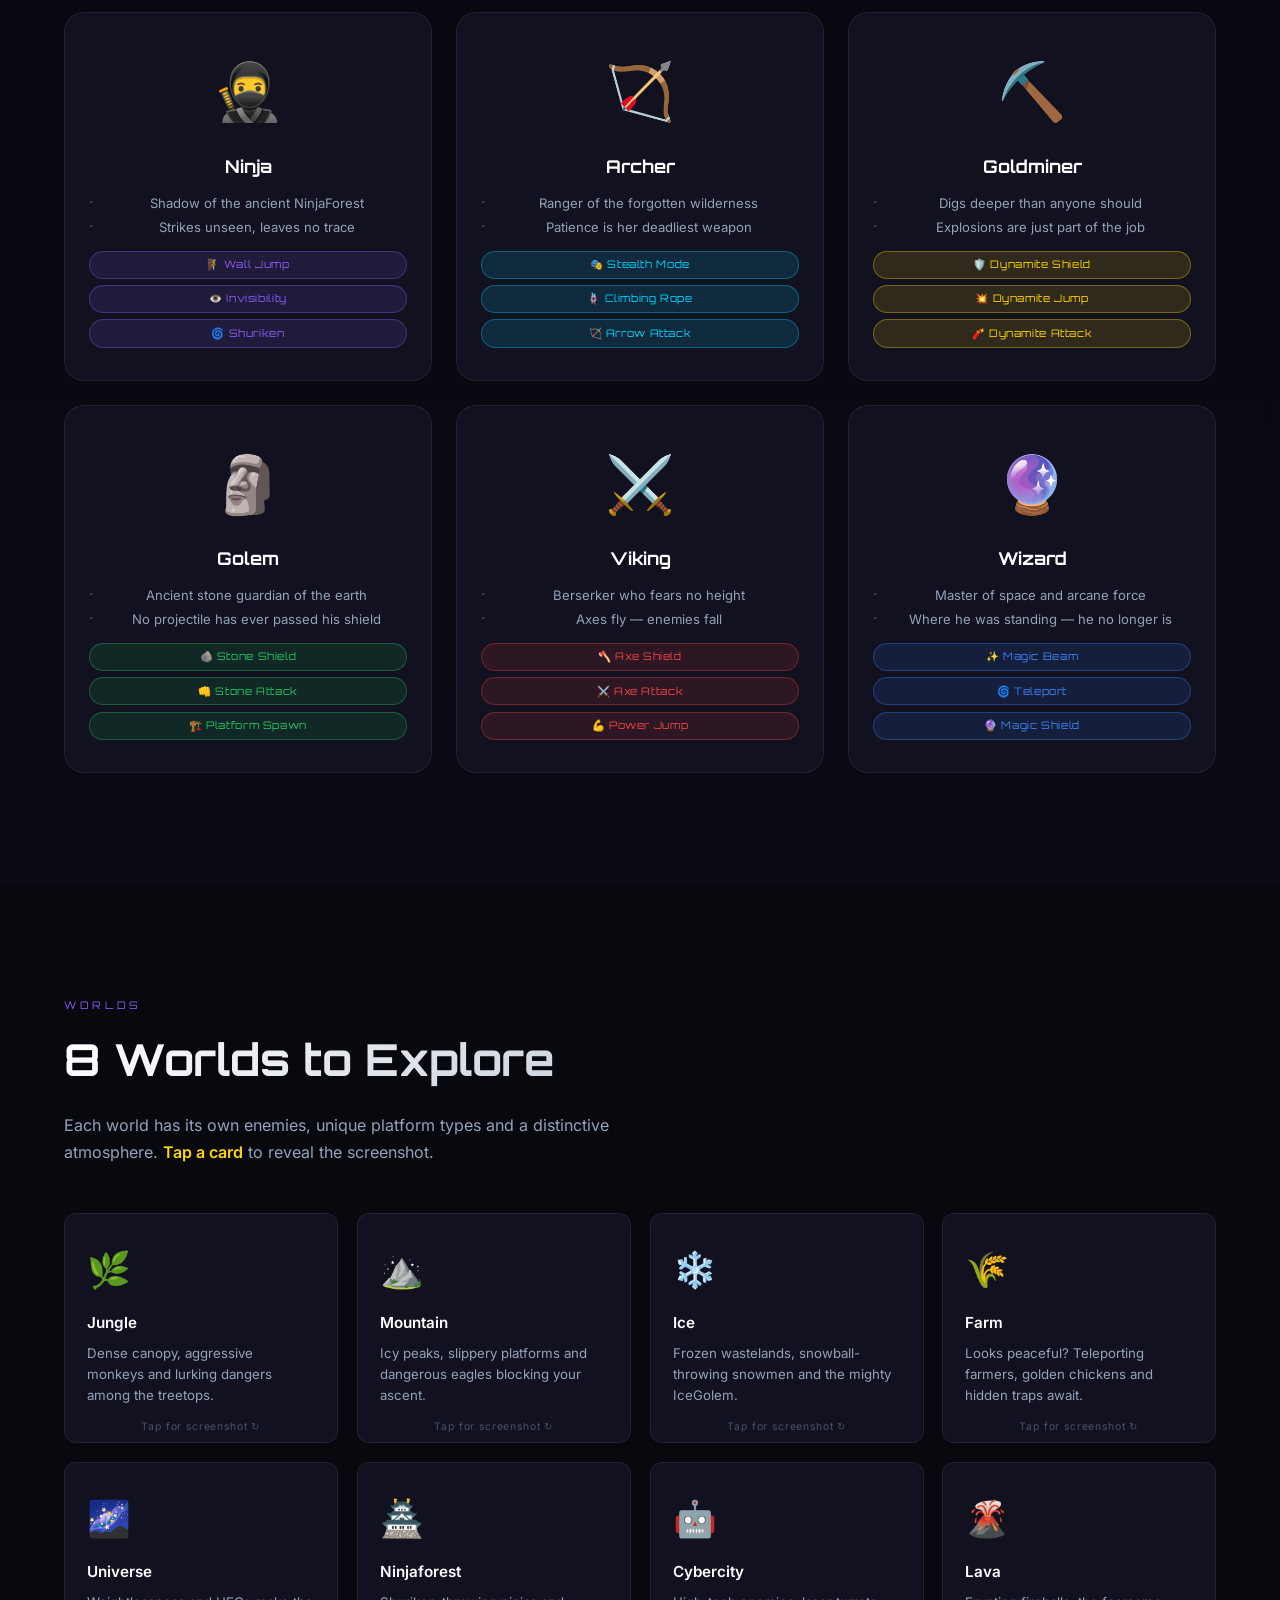
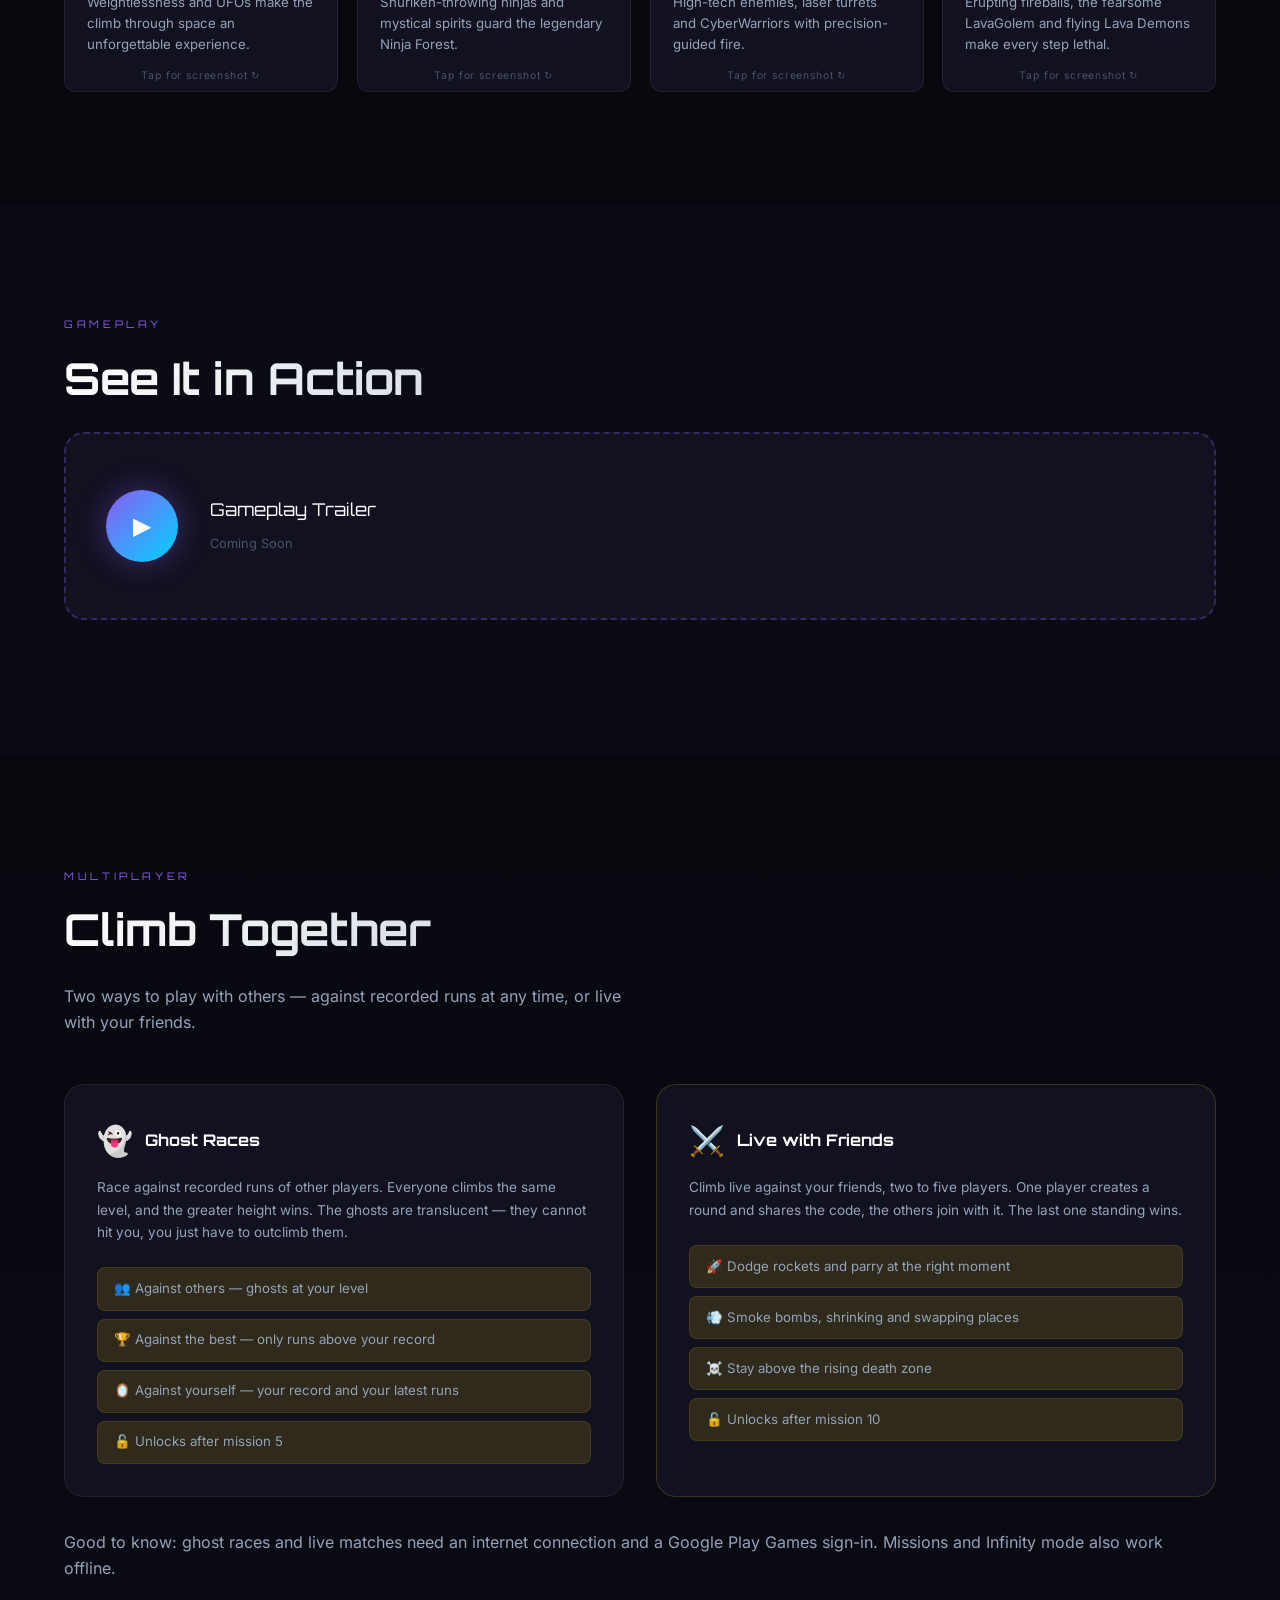
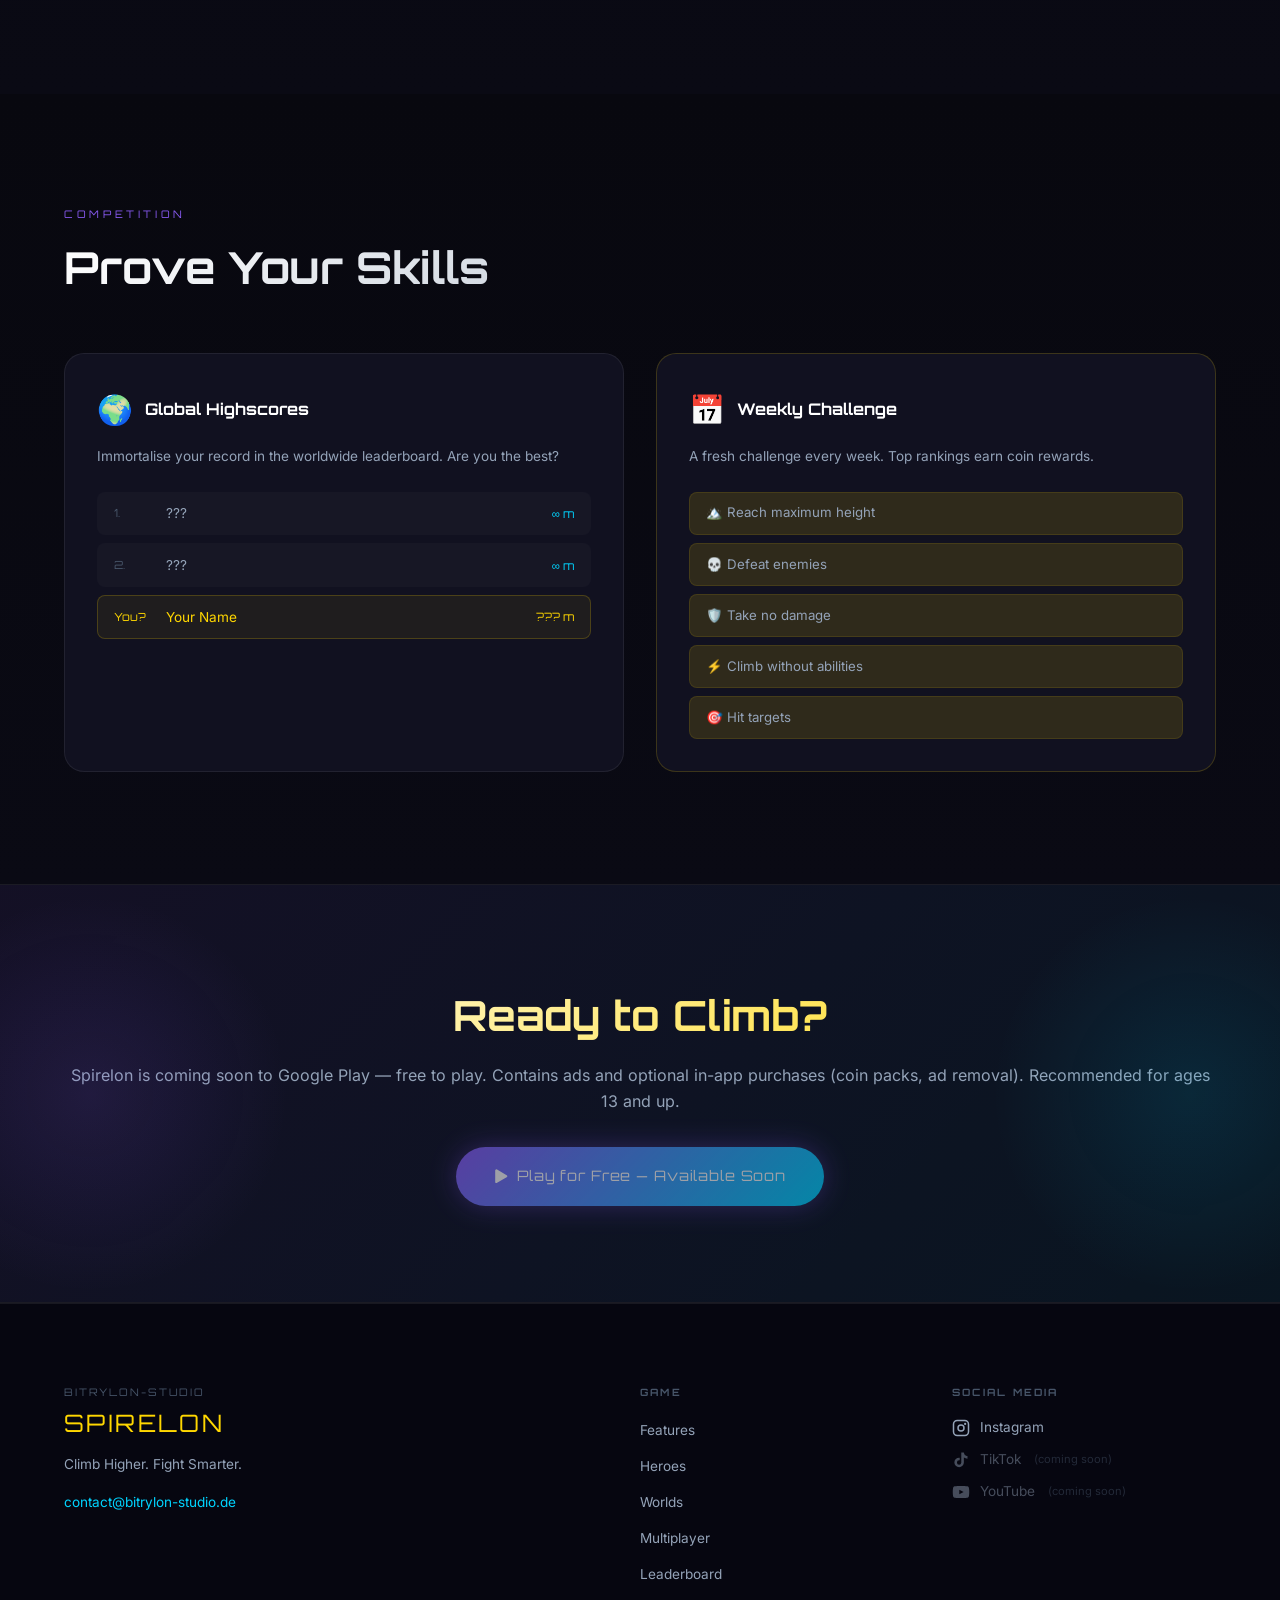
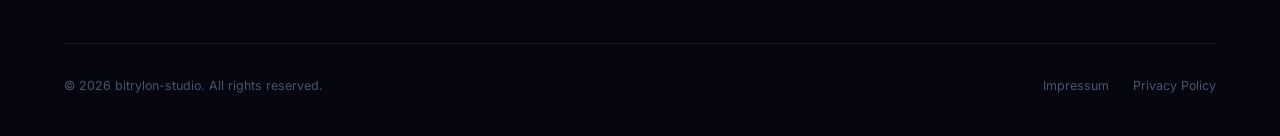
==== commit d5a504a8: "Add files via upload" ====
--- a/spirelon/index.html
+++ b/spirelon/index.html
@@ -3,7 +3,7 @@
 <head>
   <meta charset="UTF-8"/>
   <meta name="viewport" content="width=device-width,initial-scale=1.0"/>
-  <meta name="description" content="Spirelon - The action-packed Vertical Platformer for Android. Climb as high as possible, battle 10+ enemies and master 50 missions. Free to Play."/>
+  <meta name="description" content="Spirelon - The action-packed Vertical Platformer for Android. Climb as high as possible, battle 10+ enemies, master 42 missions, race ghosts of other players and climb live against your friends. Free to Play."/>
   <meta name="theme-color" content="#0a0a14"/>
   <title>Spirelon - Climb Higher. Fight Smarter.</title>
   <link rel="stylesheet" href="../css/fonts.css"/>
@@ -22,6 +22,7 @@
       <li><a href="#features">Features</a></li>
       <li><a href="#characters">Heroes</a></li>
       <li><a href="#worlds">Worlds</a></li>
+      <li><a href="#multiplayer">Multiplayer</a></li>
       <li><a href="#leaderboard">Leaderboard</a></li>
       <li><a href="#" class="btn btn--nav" id="navDownloadBtn"><svg viewBox="0 0 24 24" fill="currentColor" width="14" height="14"><path d="M3.18 23.4A2 2 0 0 1 2 21.6V2.4a2 2 0 0 1 3.1-1.64L21.1 10.36a2 2 0 0 1 0 3.28L5.1 23.04a2 2 0 0 1-1.92.36z"/></svg> Download</a></li>
     </ul>
@@ -38,7 +39,7 @@
       </div>
       <h1 class="hero__title">SPIRELON</h1>
       <p class="hero__tagline">Climb Higher. Fight Smarter. Rule the Tower.</p>
-      <p class="hero__desc">An epic Vertical Platformer with 6 unique heroes, 8 breathtaking worlds and endless thrills.</p>
+      <p class="hero__desc">An epic Vertical Platformer with 6 unique heroes, 8 breathtaking worlds, ghost races and live matches with your friends.</p>
       <div class="hero__actions">
         <a href="#" class="btn btn--primary btn--disabled" id="heroDownloadBtn"><svg viewBox="0 0 24 24" fill="currentColor" class="btn__icon"><path d="M3.18 23.4A2 2 0 0 1 2 21.6V2.4a2 2 0 0 1 3.1-1.64L21.1 10.36a2 2 0 0 1 0 3.28L5.1 23.04a2 2 0 0 1-1.92.36z"/></svg> Coming Soon on Google Play</a>
         <a href="#features" class="btn btn--ghost">Learn More &#x2193;</a>
@@ -72,12 +73,13 @@
     <div class="about__layout">
       <div class="about__text">
         <p><strong>Spirelon</strong> is an action-packed Vertical Platformer for Android. Climb as high as possible before the camera swallows you whole. Jump from platform to platform, dodge dangerous enemies and unleash your hero&#39;s unique abilities to reach brand-new heights.</p>
-        <p>The higher you climb, the faster the camera scrolls and the more aggressive enemies become. Pick one of six distinct heroes, conquer 50 missions and fight your way to the top of the global leaderboard.</p>
+        <p>The higher you climb, the faster the camera scrolls and the more aggressive enemies become. Pick one of six distinct heroes, conquer 42 missions and fight your way to the top of the global leaderboard.</p>
+        <p>Not alone: race the recorded runs of other players in ghost races, or climb live against up to four friends.</p>
       </div>
       <div class="about__stats">
         <div class="stat-card"><div class="stat-card__val">8</div><div class="stat-card__lbl">Worlds</div></div>
         <div class="stat-card"><div class="stat-card__val">6</div><div class="stat-card__lbl">Heroes</div></div>
-        <div class="stat-card"><div class="stat-card__val">50</div><div class="stat-card__lbl">Missions</div></div>
+        <div class="stat-card"><div class="stat-card__val">42</div><div class="stat-card__lbl">Missions</div></div>
         <div class="stat-card"><div class="stat-card__val">10+</div><div class="stat-card__lbl">Enemy Types</div></div>
       </div>
     </div>
@@ -91,13 +93,14 @@
       <div class="feature-card"><span class="feature-card__icon">&#x1F30D;</span><h3>8 Unique Worlds</h3><p>From Jungle to Cybercity to Lava - each world brings its own enemies, platform types and atmosphere.</p></div>
       <div class="feature-card"><span class="feature-card__icon">&#x2694;&#xFE0F;</span><h3>6 Heroes &amp; 18 Skins</h3><p>Each character has 3 distinct abilities and three skins to customise your look.</p></div>
       <div class="feature-card"><span class="feature-card__icon">&#x267E;&#xFE0F;</span><h3>Infinity Mode</h3><p>Endless climbing with no limit. Beat your record and rise through the global leaderboard.</p></div>
-      <div class="feature-card"><span class="feature-card__icon">&#x2B50;</span><h3>50 Missions</h3><p>Varied objectives with a 3-star rating - from height records to enemy kills and beyond.</p></div>
-      <div class="feature-card"><span class="feature-card__icon">&#x1F4C8;</span><h3>Dynamic Difficulty</h3><p>Easy, Normal, Hard, Expert - camera speed and enemy behaviour scale with your height.</p></div>
+      <div class="feature-card"><span class="feature-card__icon">&#x2B50;</span><h3>42 Missions</h3><p>Varied objectives with a 3-star rating - from height records to enemy kills and beyond.</p></div>
+      <div class="feature-card"><span class="feature-card__icon">&#x1F4C8;</span><h3>Dynamic Difficulty</h3><p>Easy, Normal, Hard, Extreme - camera speed and enemy behaviour scale with your height.</p></div>
       <div class="feature-card"><span class="feature-card__icon">&#x1F480;</span><h3>10+ Enemy Types</h3><p>Laser turrets, poison frogs, Lava Golems, CyberWarriors - each with a unique attack pattern.</p></div>
       <div class="feature-card"><span class="feature-card__icon">&#x1F52B;</span><h3>Special Weapons &amp; Items</h3><p>Water gun, hair dryer, PowerJump, AirJump and more - collect mid-run and deploy tactically.</p></div>
-      <div class="feature-card"><span class="feature-card__icon">&#x1F47B;</span><h3>Platform Modifiers</h3><p>Hologram platforms blink in and out. Moving platforms slide. Sticky platforms drain your jump - master them all.</p></div>
+      <div class="feature-card"><span class="feature-card__icon">&#x1F47B;</span><h3>Platform Modifiers</h3><p>Hologram platforms blink in and out, moving platforms slide, ice is slippery and crumbling platforms fall - master them all.</p></div>
       <div class="feature-card"><span class="feature-card__icon">&#x1F3B2;</span><h3>Chaos Modifier</h3><p>Random chaos events flip the rules mid-run without warning. Expect the unexpected on every climb.</p></div>
       <div class="feature-card"><span class="feature-card__icon">&#x1F3C6;</span><h3>Global Leaderboards</h3><p>Global highscores and weekly challenges with coin rewards based on your ranking.</p></div>
+      <div class="feature-card"><span class="feature-card__icon">&#x1F465;</span><h3>Multiplayer</h3><p>Ghost races against recorded runs of other players and live matches with up to five friends. <a href="#multiplayer">More &#x2193;</a></p></div>
       <div class="feature-card"><span class="feature-card__icon">&#x1F6D2;</span><h3>Shop &amp; Progression</h3><p>Earn coins, unlock heroes and items, upgrade skills and become unstoppable.</p></div>
     </div>
   </div>
@@ -243,6 +246,36 @@
     <div class="trailer-box"><div class="trailer-box__play">&#x25B6;</div><div class="trailer-box__text"><span class="trailer-box__title">Gameplay Trailer</span><span class="trailer-box__sub">Coming Soon</span></div></div>
   </div>
 </section>
+<section class="leaderboard" id="multiplayer">
+  <div class="container">
+    <div class="section-label">Multiplayer</div>
+    <h2 class="section-title">Climb Together</h2>
+    <p class="section-sub" style="margin-bottom: 0;">Two ways to play with others &#x2014; against recorded runs at any time, or live with your friends.</p>
+    <div class="lb__grid">
+      <div class="lb-card">
+        <div class="lb-card__header"><span class="lb-card__icon">&#x1F47B;</span><h3>Ghost Races</h3></div>
+        <p>Race against recorded runs of other players. Everyone climbs the same level, and the greater height wins. The ghosts are translucent &#x2014; they cannot hit you, you just have to outclimb them.</p>
+        <div class="lb-challenges">
+          <div class="lb-challenge">&#x1F465; Against others &#x2014; ghosts at your level</div>
+          <div class="lb-challenge">&#x1F3C6; Against the best &#x2014; only runs above your record</div>
+          <div class="lb-challenge">&#x1FA9E; Against yourself &#x2014; your record and your latest runs</div>
+          <div class="lb-challenge">&#x1F513; Unlocks after mission 5</div>
+        </div>
+      </div>
+      <div class="lb-card lb-card--weekly">
+        <div class="lb-card__header"><span class="lb-card__icon">&#x2694;&#xFE0F;</span><h3>Live with Friends</h3></div>
+        <p>Climb live against your friends, two to five players. One player creates a round and shares the code, the others join with it. The last one standing wins.</p>
+        <div class="lb-challenges">
+          <div class="lb-challenge">&#x1F680; Dodge rockets and parry at the right moment</div>
+          <div class="lb-challenge">&#x1F4A8; Smoke bombs, shrinking and swapping places</div>
+          <div class="lb-challenge">&#x2620;&#xFE0F; Stay above the rising death zone</div>
+          <div class="lb-challenge">&#x1F513; Unlocks after mission 10</div>
+        </div>
+      </div>
+    </div>
+    <p class="section-sub" style="margin: 2rem 0 0; max-width: none;">Good to know: ghost races and live matches need an internet connection and a Google Play Games sign-in. Missions and Infinity mode also work offline.</p>
+  </div>
+</section>
 <section class="leaderboard" id="leaderboard">
   <div class="container">
     <div class="section-label">Competition</div>
@@ -276,7 +309,7 @@
     <div class="cta-section__glow-left"></div>
     <div class="cta-section__glow-right"></div>
     <h2 class="cta-section__title">Ready to Climb?</h2>
-    <p class="cta-section__sub">Spirelon is coming soon to Google Play &#x2014; completely free.</p>
+    <p class="cta-section__sub">Spirelon is coming soon to Google Play &#x2014; free to play. Contains ads and optional in-app purchases (coin packs, ad removal). Recommended for ages 13 and up.</p>
     <a href="#" class="btn btn--primary btn--lg btn--disabled"><svg viewBox="0 0 24 24" fill="currentColor" class="btn__icon"><path d="M3.18 23.4A2 2 0 0 1 2 21.6V2.4a2 2 0 0 1 3.1-1.64L21.1 10.36a2 2 0 0 1 0 3.28L5.1 23.04a2 2 0 0 1-1.92.36z"/></svg> Play for Free &#x2014; Available Soon</a>
   </div>
 </section>
@@ -295,6 +328,7 @@
           <li><a href="#features">Features</a></li>
           <li><a href="#characters">Heroes</a></li>
           <li><a href="#worlds">Worlds</a></li>
+          <li><a href="#multiplayer">Multiplayer</a></li>
           <li><a href="#leaderboard">Leaderboard</a></li>
         </ul>
       </div>
@@ -333,7 +367,7 @@
   <div class="modal__box modal__box--wide">
     <button class="modal__close" data-close="Datenschutz" aria-label="Close">&#x2715;</button>
     <h2>Privacy Policy</h2>
-    <p class="modal__legal-hint">Last updated: 3 October 2026 &middot; <a href="#privacy-de">Deutsche Fassung</a></p>
+    <p class="modal__legal-hint">Last updated: 15 November 2026 &middot; <a href="#privacy-de">Deutsche Fassung</a></p>
 
     <h3>1. Controller</h3>
     <p><strong>Philipp Hellmeier</strong> (bitrylon-studio)<br>Europaring 90, 53757 St. Augustin, Germany<br>E-mail: <a href="mailto:contact@bitrylon-studio.de">contact@bitrylon-studio.de</a></p>
@@ -342,14 +376,15 @@
     <p>Spirelon can largely be played offline. Online features (leaderboards, weekly challenge, ghost races, arena, invites, purchase verification) need a player account, which is created when you sign in with Google Play Games. The table of contents below lists every processing activity:</p>
     <ul>
       <li>Data on your device (section 3)</li>
-      <li>Sign-in and player account (4) &middot; leaderboards and weekly challenge (5) &middot; ghost races (6) &middot; arena (7) &middot; invites (8)</li>
+      <li>Sign-in and player account (4) &middot; leaderboards and weekly challenge (5) &middot; ghost races (6) &middot; live matches with friends / arena (7) &middot; invites (8)</li>
       <li>In-app purchases (9) &middot; gameplay analytics, only with consent (10) &middot; advertising (11) &middot; rating prompt (12)</li>
       <li>Server logs (13) &middot; recipients and transfers (14) &middot; deleting your account (15) &middot; your rights (16)</li>
-      <li>This website (18)</li>
+      <li>This website (18) &middot; children (19)</li>
     </ul>
 
     <h3>3. Data stored on your device</h3>
     <p>Game progress, coins, items, skills, settings, your own ghost recordings and the display name are stored locally on your device. This data stays on the device unless a feature below sends it. Uninstalling the app or clearing its data removes it.</p>
+    <p>For troubleshooting, the app also keeps a log of warnings and errors on your device (current and the two previous app starts, about 1 MB each at most). It can contain your display name and account ID. The log is never sent automatically; it only leaves your device if you share it yourself through the Android share menu, for example to send it to us.</p>
 
     <h3>4. Sign-in with Google Play Games and player account</h3>
     <p>When you start the app you sign in with Google Play Games. We receive your Play Games display name and a sign-in code, which we use to create a player account with Google Firebase Authentication. Firebase stores a random account ID, the linked Play Games ID, the time of creation and of the last sign-in. The account ID is the key for all online data described below; your display name is shown to other players.</p>
@@ -360,18 +395,18 @@
     <p>Legal basis: Art. 6(1)(b) GDPR. Retention: global highscores until account deletion; weekly challenge entries are deleted automatically after 60 days.</p>
 
     <h3>6. Ghost races</h3>
-    <p>When you set a personal best on a map, a recording of the run is uploaded: your position about ten times per second and movement states, the height reached, the survival time, the character, your skill levels, your display name, the app version and your account ID. Our server checks the recording for plausibility (anti-cheat). Other players see the run as a translucent &ldquo;ghost&rdquo; with your display name.</p>
-    <p>Legal basis: Art. 6(1)(b) GDPR. Retention: until newer runs push it out of the pool, or until account deletion.</p>
-
-    <h3>7. Arena (real-time multiplayer)</h3>
-    <p>The arena connects you with other players through Unity Gaming Services (Unity Technologies): anonymous Unity sign-in (random player ID), lobby/matchmaking and the game connection. For the connection your IP address is processed. During a round, your display name, character, position and actions are transmitted to the other players in real time.</p>
-    <p>After each round our server stores the participants, placements, heights reached and enemies defeated (deleted automatically after 90 days) and your arena rating with display name, number of games and wins. The arena ranking with display names is visible to all signed-in players. Private lobbies are joined via a code that you share yourself.</p>
-    <p>Legal basis: Art. 6(1)(b) GDPR. Retention: rating until account deletion, round records 90 days.</p>
+    <p>When you set a personal best on a map, a recording of the run is uploaded: your position about ten times per second and movement states, the height reached, the survival time, the character, your skill levels, your display name, the app version and your account ID. Our server checks the recording for plausibility (anti-cheat). Other players see the run as a translucent &ldquo;ghost&rdquo; with your display name. To pick ghosts of a similar level, we also store your best height and survival time per map with your account ID (without your name).</p>
+    <p>Legal basis: Art. 6(1)(b) GDPR. Retention: the recording until newer runs push it out of the pool, at the latest until account deletion; your best height per map until account deletion.</p>
+
+    <h3>7. Live matches with friends (arena)</h3>
+    <p>Live matches connect you with other players through Unity Gaming Services (Unity Technologies): anonymous Unity sign-in (random player ID), lobby and the game connection. Rounds are joined via a code that you share yourself. The connection runs through a Unity relay server; the app picks the server with the best connection, which can be outside the EU. For the connection your IP address is processed. During a round, your display name, character, position and actions are transmitted to the other players in real time.</p>
+    <p>After each round our server stores the participants, placements, heights reached and enemies defeated, and for each player the reward granted (deleted automatically after 90 days, the reward entries one week later). Per player we also store a counter of rewarded rounds per day (daily limit). If ranked matches against other players are offered, we additionally store your arena rating with display name, number of games and wins; this ranking with display names is visible to all signed-in players.</p>
+    <p>Legal basis: Art. 6(1)(b) GDPR. Retention: rating and daily counters until account deletion, round records 90 days, reward entries 97 days.</p>
 
     <h3>8. Invite friends</h3>
     <p>You receive a personal invite code that you can share through the Android share menu (we do not see whom you send it to). If a friend installs the game via your link, the code is read on their device through the Google Play Install Referrer API and only used after the friend confirms it. We store the code, the link between the two accounts, the inviter&rsquo;s display name (shown to the friend) and the friend&rsquo;s highest completed mission (shown to the inviter only as &ldquo;Friend 2: mission 3/5&rdquo;, without a name).</p>
     <p>To prevent the same device from being used for several invites, the app sends a hashed device identifier (SHA-256 of the Android ID with a fixed salt; the Android ID itself never leaves the device). It is only sent when you redeem a code or open the invite panel.</p>
-    <p>So that deleting the account and signing in again does not unlock the invite bonus a second time, we also store a hash of your Google Play Games player ID (SHA-256 with a fixed secret prefix) together with the date your first account was created, whether you have already redeemed a code, and the number of friends you have invited (for the bonus tiers and the monthly limit). This record contains neither your account ID nor your name and is kept when you delete your account.</p>
+    <p>So that deleting the account and signing in again does not unlock the invite bonus a second time, we also store a hash of your Google Play Games player ID (SHA-256 with a fixed secret prefix) together with the date your first account was created, whether you have already redeemed a code, and the number of friends you have invited (for the rising bonus and its limit of five friends). This record contains neither your account ID nor your name and is kept when you delete your account.</p>
     <p>Legal basis: Art. 6(1)(b) GDPR for the invite feature; our legitimate interest in preventing reward fraud (Art. 6(1)(f) GDPR) for the device hash and the player ID hash. Retention: invite data until account deletion; device hash and player ID hash 12 months after their last use.</p>
 
     <h3>9. In-app purchases</h3>
@@ -397,14 +432,14 @@
     <h3>14. Recipients and international transfers</h3>
     <ul>
       <li><strong>Google Ireland Limited</strong> / Google LLC: Google Play, Play Games, Firebase Authentication, Cloud Firestore, Cloud Functions, AdMob, In-App Review.</li>
-      <li><strong>Unity Technologies</strong>: Unity Gaming Services (Analytics, Authentication, Multiplayer).</li>
+      <li><strong>Unity Technologies</strong>: Unity Gaming Services (Analytics, Authentication, Multiplayer, Relay).</li>
       <li><strong>GitHub, Inc.</strong>: hosting of this website (section 18).</li>
     </ul>
     <p>All of them may process data in the USA. Transfers are based on the EU&ndash;US Data Privacy Framework and/or Standard Contractual Clauses (Art. 45, 46 GDPR). We do not sell personal data.</p>
 
     <h3 id="delete-account">15. Deleting your account</h3>
     <p>In the app: <strong>Settings &rarr; Privacy &rarr; Delete account and online data</strong>. This deletes your player account, leaderboard and weekly entries, ghost runs, arena rating, invite code and invites, and your analytics data at Unity. Without the app: see <a href="delete-account.html">Delete your Spirelon account</a> or write to <a href="mailto:contact@bitrylon-studio.de?subject=Spirelon%20account%20deletion">contact@bitrylon-studio.de</a>.</p>
-    <p>Kept after deletion: anonymised purchase records without your account ID (fraud prevention), the hashed device ID and the hashed Play Games player ID from invites (at most 12 months, see section 8), arena round records without your name until they expire (90 days), server logs (30 days). Data on your device stays until you uninstall the app.</p>
+    <p>Kept after deletion: anonymised purchase records without your account ID (fraud prevention), the hashed device ID and the hashed Play Games player ID from invites (at most 12 months, see section 8), arena round records without your name until they expire (90 days), server logs (30 days). Data on your device, including the troubleshooting log, stays until you uninstall the app or clear its data.</p>
 
     <h3>16. Your rights</h3>
     <p>You have the right to access (Art. 15), rectification (16), erasure (17), restriction (18), data portability (20) and to object to processing based on legitimate interests (21 GDPR). You can withdraw consent at any time with effect for the future. Contact: <a href="mailto:contact@bitrylon-studio.de">contact@bitrylon-studio.de</a>. You may lodge a complaint with a supervisory authority, e.g. the Landesbeauftragte f&uuml;r Datenschutz und Informationsfreiheit Nordrhein-Westfalen.</p>
@@ -416,10 +451,13 @@
     <p>This website is hosted on GitHub Pages (GitHub, Inc., 88 Colin P. Kelly Jr. Street, San Francisco, CA 94107, USA). When you visit it, GitHub processes your IP address and technical request data (e.g. browser type, time of access) in server logs to deliver the site and protect it against attacks. The website itself uses no cookies, tracking or analytics, and all fonts are hosted locally (no Google Fonts). Links to external sites (e.g. Instagram, Google Play) only transfer data once you click them.</p>
     <p>Legal basis: Art. 6(1)(f) GDPR (secure and reliable delivery of the website). GitHub is certified under the EU&ndash;US Data Privacy Framework. See: <a href="https://docs.github.com/en/site-policy/privacy-policies/github-general-privacy-statement" target="_blank" rel="noopener noreferrer">GitHub Privacy Statement</a>.</p>
 
+    <h3>19. Children</h3>
+    <p>Spirelon is intended for players aged 13 and over and is not directed at children under 13. We do not knowingly collect personal data from children under 13. If you believe a child has created an account, please contact us and we will delete it.</p>
+
     <hr style="border-color: var(--border); margin: 1.5rem 0;">
 
     <h2 id="privacy-de">Datenschutzerklärung (Deutsch)</h2>
-    <p class="modal__legal-hint">Stand: 3. Oktober 2026</p>
+    <p class="modal__legal-hint">Stand: 15. November 2026</p>
 
     <h3>1. Verantwortlicher</h3>
     <p><strong>Philipp Hellmeier</strong> (bitrylon-studio)<br>Europaring 90, 53757 St. Augustin<br>E-Mail: <a href="mailto:contact@bitrylon-studio.de">contact@bitrylon-studio.de</a></p>
@@ -428,14 +466,15 @@
     <p>Spirelon lässt sich weitgehend offline spielen. Online-Funktionen (Bestenlisten, Wochen-Challenge, Geisterrennen, Arena, Einladungen, Kaufprüfung) brauchen ein Spielerkonto, das bei der Anmeldung mit Google Play Spiele angelegt wird. Alle Verarbeitungen im Überblick:</p>
     <ul>
       <li>Daten auf deinem Gerät (Abschnitt 3)</li>
-      <li>Anmeldung und Spielerkonto (4) &middot; Bestenlisten und Wochen-Challenge (5) &middot; Geisterrennen (6) &middot; Arena (7) &middot; Einladungen (8)</li>
+      <li>Anmeldung und Spielerkonto (4) &middot; Bestenlisten und Wochen-Challenge (5) &middot; Geisterrennen (6) &middot; Live-Runden mit Freunden / Arena (7) &middot; Einladungen (8)</li>
       <li>In-App-Käufe (9) &middot; Spielanalyse, nur mit Einwilligung (10) &middot; Werbung (11) &middot; Bewertungsbitte (12)</li>
       <li>Server-Protokolle (13) &middot; Empfänger und Drittlandübermittlung (14) &middot; Konto löschen (15) &middot; deine Rechte (16)</li>
-      <li>Diese Website (18)</li>
+      <li>Diese Website (18) &middot; Kinder (19)</li>
     </ul>
 
     <h3>3. Auf deinem Gerät gespeicherte Daten</h3>
     <p>Spielfortschritt, Münzen, Items, Fähigkeiten, Einstellungen, deine eigenen Geister-Aufzeichnungen und der Anzeigename werden lokal auf deinem Gerät gespeichert. Diese Daten bleiben auf dem Gerät, sofern sie nicht eine der unten beschriebenen Funktionen überträgt. Deinstallieren oder Löschen der App-Daten entfernt sie.</p>
+    <p>Zur Fehlersuche führt die App außerdem ein Protokoll mit Warnungen und Fehlern auf deinem Gerät (aktueller und die zwei vorherigen App-Starts, je höchstens etwa 1 MB). Es kann deinen Anzeigenamen und deine Konto-ID enthalten. Das Protokoll wird nie automatisch gesendet; es verlässt dein Gerät nur, wenn du es selbst über das Android-Teilen-Menü weitergibst, zum Beispiel an uns.</p>
 
     <h3>4. Anmeldung mit Google Play Spiele und Spielerkonto</h3>
     <p>Beim Start meldest du dich mit Google Play Spiele an. Wir erhalten deinen Play-Spiele-Anzeigenamen und einen Anmeldecode, mit dem wir bei Google Firebase Authentication ein Spielerkonto anlegen. Firebase speichert eine zufällige Konto-ID, die verknüpfte Play-Spiele-ID sowie den Zeitpunkt der Anlage und der letzten Anmeldung. Die Konto-ID ist der Schlüssel aller unten beschriebenen Online-Daten; dein Anzeigename ist für andere Spieler sichtbar.</p>
@@ -446,18 +485,18 @@
     <p>Rechtsgrundlage: Art. 6 Abs. 1 lit. b DSGVO. Speicherdauer: globale Bestwerte bis zur Kontolöschung; Einträge der Wochen-Challenge werden nach 60 Tagen automatisch gelöscht.</p>
 
     <h3>6. Geisterrennen</h3>
-    <p>Stellst du auf einer Karte eine neue Bestleistung auf, wird eine Aufzeichnung des Laufs hochgeladen: deine Position etwa zehnmal pro Sekunde und Bewegungszustände, die erreichte Höhe, die Überlebenszeit, der Charakter, deine Fähigkeits-Stufen, dein Anzeigename, die App-Version und deine Konto-ID. Unser Server prüft die Aufzeichnung auf Plausibilität (Schutz vor Schummeln). Andere Spieler sehen den Lauf als halbtransparenten „Geist“ mit deinem Anzeigenamen.</p>
-    <p>Rechtsgrundlage: Art. 6 Abs. 1 lit. b DSGVO. Speicherdauer: bis neuere Läufe die Aufzeichnung aus dem Pool verdrängen, längstens bis zur Kontolöschung.</p>
-
-    <h3>7. Arena (Echtzeit-Mehrspieler)</h3>
-    <p>Die Arena verbindet dich über Unity Gaming Services (Unity Technologies) mit anderen Spielern: anonyme Unity-Anmeldung (zufällige Spieler-ID), Lobby/Spielersuche und die Spielverbindung. Für die Verbindung wird deine IP-Adresse verarbeitet. Während einer Runde werden Anzeigename, Charakter, Position und Aktionen in Echtzeit an die Mitspieler übertragen.</p>
-    <p>Nach jeder Runde speichert unser Server Teilnehmer, Platzierungen, erreichte Höhen und besiegte Gegner (automatische Löschung nach 90 Tagen) sowie deine Arena-Wertung mit Anzeigename, Zahl der Spiele und Siege. Die Arena-Rangliste mit Anzeigenamen ist für alle angemeldeten Spieler sichtbar. Privaten Lobbys trittst du über einen Code bei, den du selbst weitergibst.</p>
-    <p>Rechtsgrundlage: Art. 6 Abs. 1 lit. b DSGVO. Speicherdauer: Wertung bis zur Kontolöschung, Rundenprotokolle 90 Tage.</p>
+    <p>Stellst du auf einer Karte eine neue Bestleistung auf, wird eine Aufzeichnung des Laufs hochgeladen: deine Position etwa zehnmal pro Sekunde und Bewegungszustände, die erreichte Höhe, die Überlebenszeit, der Charakter, deine Fähigkeits-Stufen, dein Anzeigename, die App-Version und deine Konto-ID. Unser Server prüft die Aufzeichnung auf Plausibilität (Schutz vor Schummeln). Andere Spieler sehen den Lauf als halbtransparenten „Geist“ mit deinem Anzeigenamen. Damit wir Geister in deiner Stärke auswählen können, speichern wir außerdem je Karte deine beste Höhe und Überlebenszeit mit deiner Konto-ID (ohne Namen).</p>
+    <p>Rechtsgrundlage: Art. 6 Abs. 1 lit. b DSGVO. Speicherdauer: die Aufzeichnung, bis neuere Läufe sie aus dem Pool verdrängen, längstens bis zur Kontolöschung; deine beste Höhe je Karte bis zur Kontolöschung.</p>
+
+    <h3>7. Live-Runden mit Freunden (Arena)</h3>
+    <p>Live-Runden verbinden dich über Unity Gaming Services (Unity Technologies) mit anderen Spielern: anonyme Unity-Anmeldung (zufällige Spieler-ID), Lobby und die Spielverbindung. Einer Runde trittst du über einen Code bei, den du selbst weitergibst. Die Verbindung läuft über einen Relay-Server von Unity; die App wählt den Server mit der besten Verbindung, er kann auch außerhalb der EU liegen. Für die Verbindung wird deine IP-Adresse verarbeitet. Während einer Runde werden Anzeigename, Charakter, Position und Aktionen in Echtzeit an die Mitspieler übertragen.</p>
+    <p>Nach jeder Runde speichert unser Server Teilnehmer, Platzierungen, erreichte Höhen und besiegte Gegner sowie je Spieler die gewährte Belohnung (automatische Löschung nach 90 Tagen, die Belohnungseinträge eine Woche später). Je Spieler speichern wir außerdem einen Zähler der belohnten Runden pro Tag (Tageslimit). Werden gewertete Runden gegen andere Spieler angeboten, speichern wir zusätzlich deine Arena-Wertung mit Anzeigename, Zahl der Spiele und Siege; diese Rangliste mit Anzeigenamen ist für alle angemeldeten Spieler sichtbar.</p>
+    <p>Rechtsgrundlage: Art. 6 Abs. 1 lit. b DSGVO. Speicherdauer: Wertung und Tageszähler bis zur Kontolöschung, Rundenprotokolle 90 Tage, Belohnungseinträge 97 Tage.</p>
 
     <h3>8. Freunde einladen</h3>
     <p>Du erhältst einen persönlichen Einladungscode, den du über das Android-Teilen-Menü weitergeben kannst (wir sehen nicht, an wen). Installiert ein Freund das Spiel über deinen Link, wird der Code auf seinem Gerät über die Google Play Install Referrer API gelesen und erst nach seiner Bestätigung verwendet. Wir speichern den Code, die Verknüpfung der beiden Konten, den Anzeigenamen des Einladenden (wird dem Freund angezeigt) und die höchste geschaffte Mission des Freundes (wird dem Einladenden nur als „Freund 2: Mission 3/5“ angezeigt, ohne Namen).</p>
     <p>Damit dasselbe Gerät nicht für mehrere Einladungen genutzt wird, sendet die App eine gehashte Gerätekennung (SHA-256 der Android-ID mit festem Salt; die Android-ID selbst verlässt das Gerät nie). Sie wird nur gesendet, wenn du einen Code einlöst oder das Einladen-Fenster öffnest.</p>
-    <p>Damit das Löschen des Kontos und eine erneute Anmeldung den Einladungsbonus nicht ein zweites Mal freischalten, speichern wir außerdem einen Hash deiner Spieler-ID bei Google Play Spiele (SHA-256 mit festem geheimem Präfix) zusammen mit dem Anlagedatum deines ersten Kontos, ob du schon einen Code eingelöst hast, und der Zahl deiner eingeladenen Freunde (für die Bonusstaffel und das Monatslimit). Dieser Eintrag enthält weder deine Konto-ID noch deinen Namen und bleibt bei einer Kontolöschung bestehen.</p>
+    <p>Damit das Löschen des Kontos und eine erneute Anmeldung den Einladungsbonus nicht ein zweites Mal freischalten, speichern wir außerdem einen Hash deiner Spieler-ID bei Google Play Spiele (SHA-256 mit festem geheimem Präfix) zusammen mit dem Anlagedatum deines ersten Kontos, ob du schon einen Code eingelöst hast, und der Zahl deiner eingeladenen Freunde (für den steigenden Bonus und die Obergrenze von fünf Freunden). Dieser Eintrag enthält weder deine Konto-ID noch deinen Namen und bleibt bei einer Kontolöschung bestehen.</p>
     <p>Rechtsgrundlage: Art. 6 Abs. 1 lit. b DSGVO für die Einladungsfunktion; für die Gerätekennung und den Hash der Spieler-ID unser berechtigtes Interesse, Belohnungsbetrug zu verhindern (Art. 6 Abs. 1 lit. f DSGVO). Speicherdauer: Einladungsdaten bis zur Kontolöschung, Gerätekennung und Hash der Spieler-ID 12 Monate nach der letzten Verwendung.</p>
 
     <h3>9. In-App-Käufe</h3>
@@ -483,14 +522,14 @@
     <h3>14. Empfänger und Drittlandübermittlung</h3>
     <ul>
       <li><strong>Google Ireland Limited</strong> / Google LLC: Google Play, Play Spiele, Firebase Authentication, Cloud Firestore, Cloud Functions, AdMob, In-App Review.</li>
-      <li><strong>Unity Technologies</strong>: Unity Gaming Services (Analytics, Authentication, Multiplayer).</li>
+      <li><strong>Unity Technologies</strong>: Unity Gaming Services (Analytics, Authentication, Multiplayer, Relay).</li>
       <li><strong>GitHub, Inc.</strong>: Hosting dieser Website (Abschnitt 18).</li>
     </ul>
     <p>Alle können Daten in den USA verarbeiten. Die Übermittlung stützt sich auf das EU-US Data Privacy Framework bzw. Standardvertragsklauseln (Art. 45, 46 DSGVO). Wir verkaufen keine personenbezogenen Daten.</p>
 
     <h3 id="konto-loeschen">15. Konto löschen</h3>
     <p>In der App: <strong>Einstellungen &rarr; Datenschutz &rarr; Konto und Online-Daten löschen</strong>. Gelöscht werden dein Spielerkonto, deine Einträge in Bestenlisten und Wochen-Challenge, deine Geister-Läufe, deine Arena-Wertung, dein Einladungscode und deine Einladungen sowie deine Analysedaten bei Unity. Ohne App: siehe <a href="delete-account.html">Spirelon-Konto löschen</a> oder E-Mail an <a href="mailto:contact@bitrylon-studio.de?subject=Spirelon%20Kontol%C3%B6schung">contact@bitrylon-studio.de</a>.</p>
-    <p>Nach der Löschung bleiben: anonymisierte Kaufbelege ohne Konto-ID (Betrugsschutz), die gehashte Gerätekennung und die gehashte Spieler-ID aus Einladungen (höchstens 12 Monate, siehe Abschnitt 8), Arena-Rundenprotokolle ohne deinen Namen bis zu ihrem Ablauf (90 Tage), Server-Protokolle (30 Tage). Daten auf deinem Gerät bleiben, bis du die App deinstallierst.</p>
+    <p>Nach der Löschung bleiben: anonymisierte Kaufbelege ohne Konto-ID (Betrugsschutz), die gehashte Gerätekennung und die gehashte Spieler-ID aus Einladungen (höchstens 12 Monate, siehe Abschnitt 8), Arena-Rundenprotokolle ohne deinen Namen bis zu ihrem Ablauf (90 Tage), Server-Protokolle (30 Tage). Daten auf deinem Gerät, auch das Fehlerprotokoll, bleiben, bis du die App deinstallierst oder ihre Daten löschst.</p>
 
     <h3>16. Deine Rechte</h3>
     <p>Du hast das Recht auf Auskunft (Art. 15), Berichtigung (16), Löschung (17), Einschränkung der Verarbeitung (18), Datenübertragbarkeit (20) und Widerspruch gegen Verarbeitungen aufgrund berechtigter Interessen (21 DSGVO). Eine Einwilligung kannst du jederzeit mit Wirkung für die Zukunft widerrufen. Kontakt: <a href="mailto:contact@bitrylon-studio.de">contact@bitrylon-studio.de</a>. Du hast außerdem das Recht, dich bei einer Datenschutz-Aufsichtsbehörde zu beschweren, z.&nbsp;B. bei der Landesbeauftragten für Datenschutz und Informationsfreiheit Nordrhein-Westfalen.</p>
@@ -501,6 +540,9 @@
     <h3>18. Diese Website</h3>
     <p>Diese Website wird bei GitHub Pages gehostet (GitHub, Inc., 88 Colin P. Kelly Jr. Street, San Francisco, CA 94107, USA). Beim Aufruf verarbeitet GitHub deine IP-Adresse und technische Daten der Anfrage (z.&nbsp;B. Browsertyp, Zeitpunkt) in Server-Protokollen, um die Seite auszuliefern und vor Angriffen zu schützen. Die Website selbst verwendet keine Cookies, kein Tracking und keine Analyse; alle Schriften werden lokal geladen (kein Google Fonts). Links zu externen Seiten (z.&nbsp;B. Instagram, Google Play) übertragen erst Daten, wenn du sie anklickst.</p>
     <p>Rechtsgrundlage: Art. 6 Abs. 1 lit. f DSGVO (sichere und zuverlässige Auslieferung der Website). GitHub ist unter dem EU-US Data Privacy Framework zertifiziert. Mehr: <a href="https://docs.github.com/en/site-policy/privacy-policies/github-general-privacy-statement" target="_blank" rel="noopener noreferrer">GitHub-Datenschutzerklärung</a>.</p>
+
+    <h3>19. Kinder</h3>
+    <p>Spirelon richtet sich an Spieler ab 13 Jahren und nicht an Kinder unter 13. Wir erheben wissentlich keine personenbezogenen Daten von Kindern unter 13. Wenn du glaubst, dass ein Kind ein Konto angelegt hat, melde dich bei uns; wir löschen es dann.</p>
   </div>
 </div>
 <script src="js/main.js"></script>
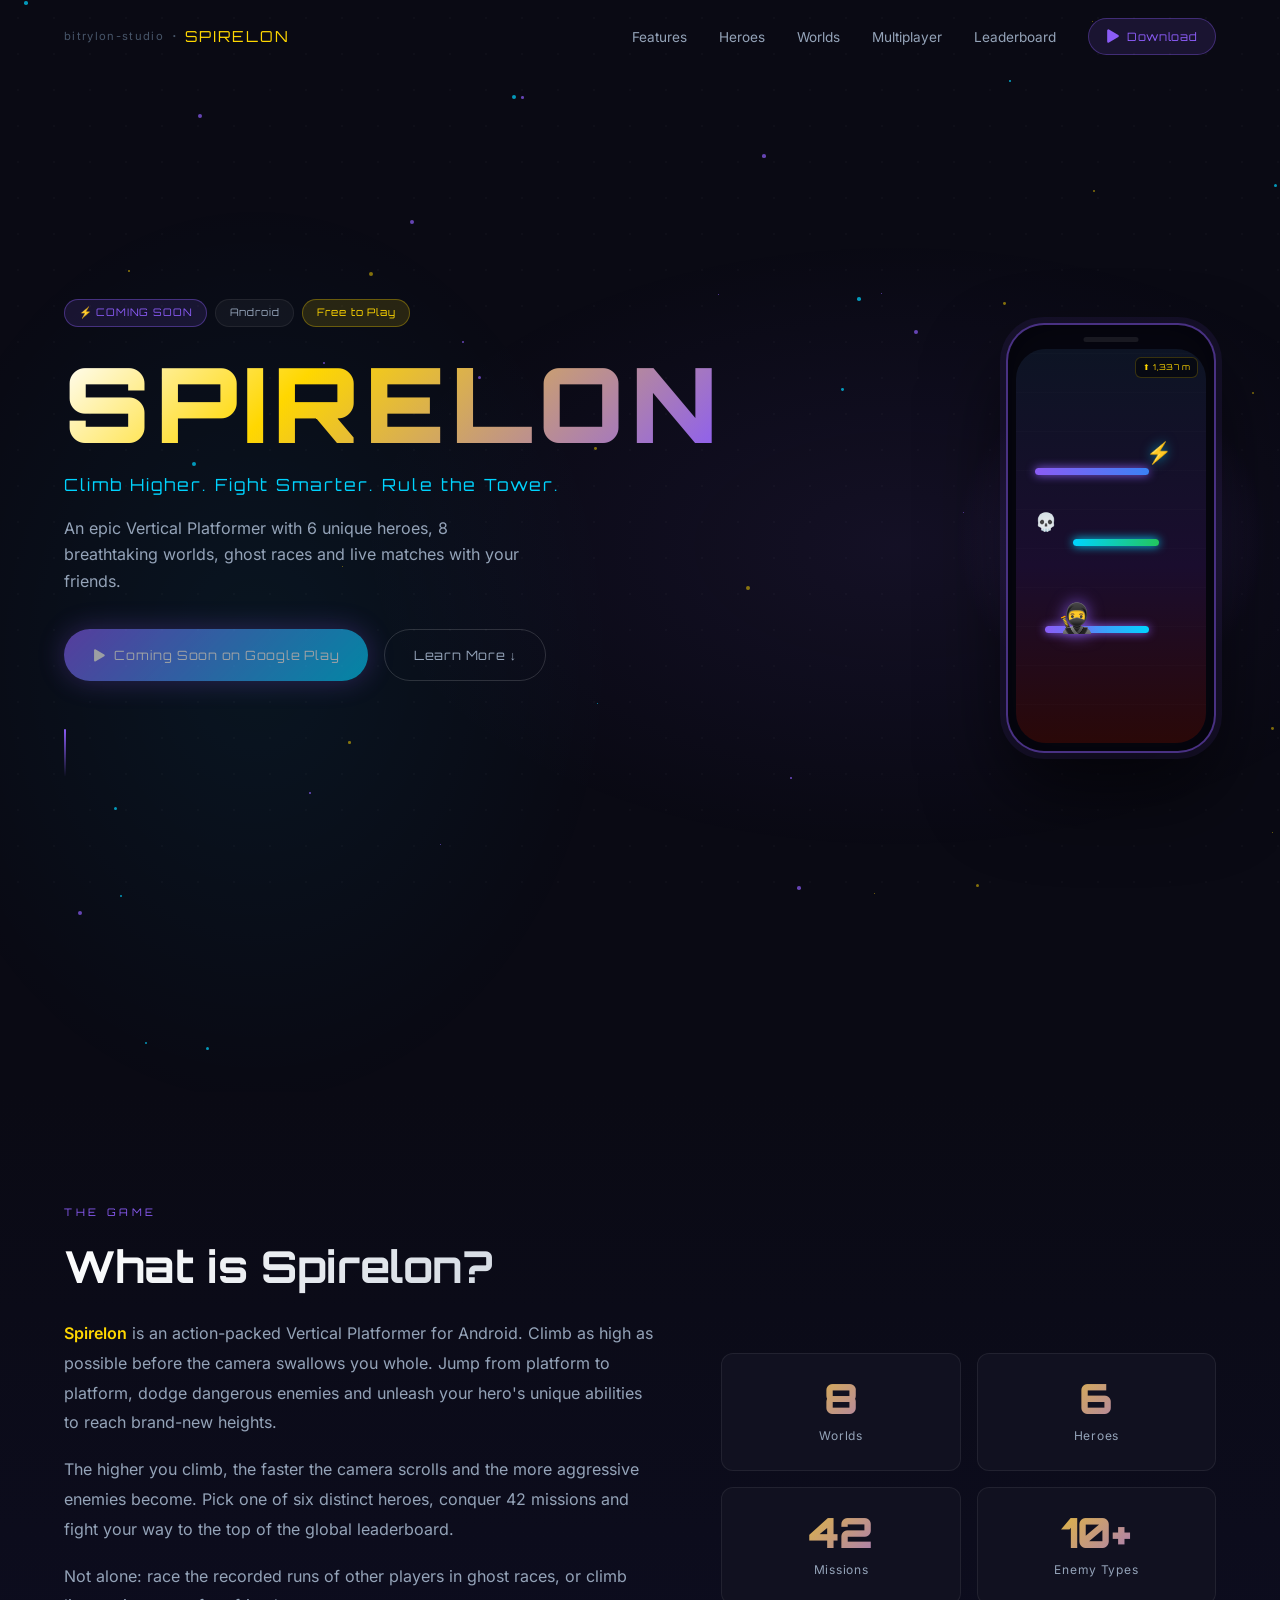
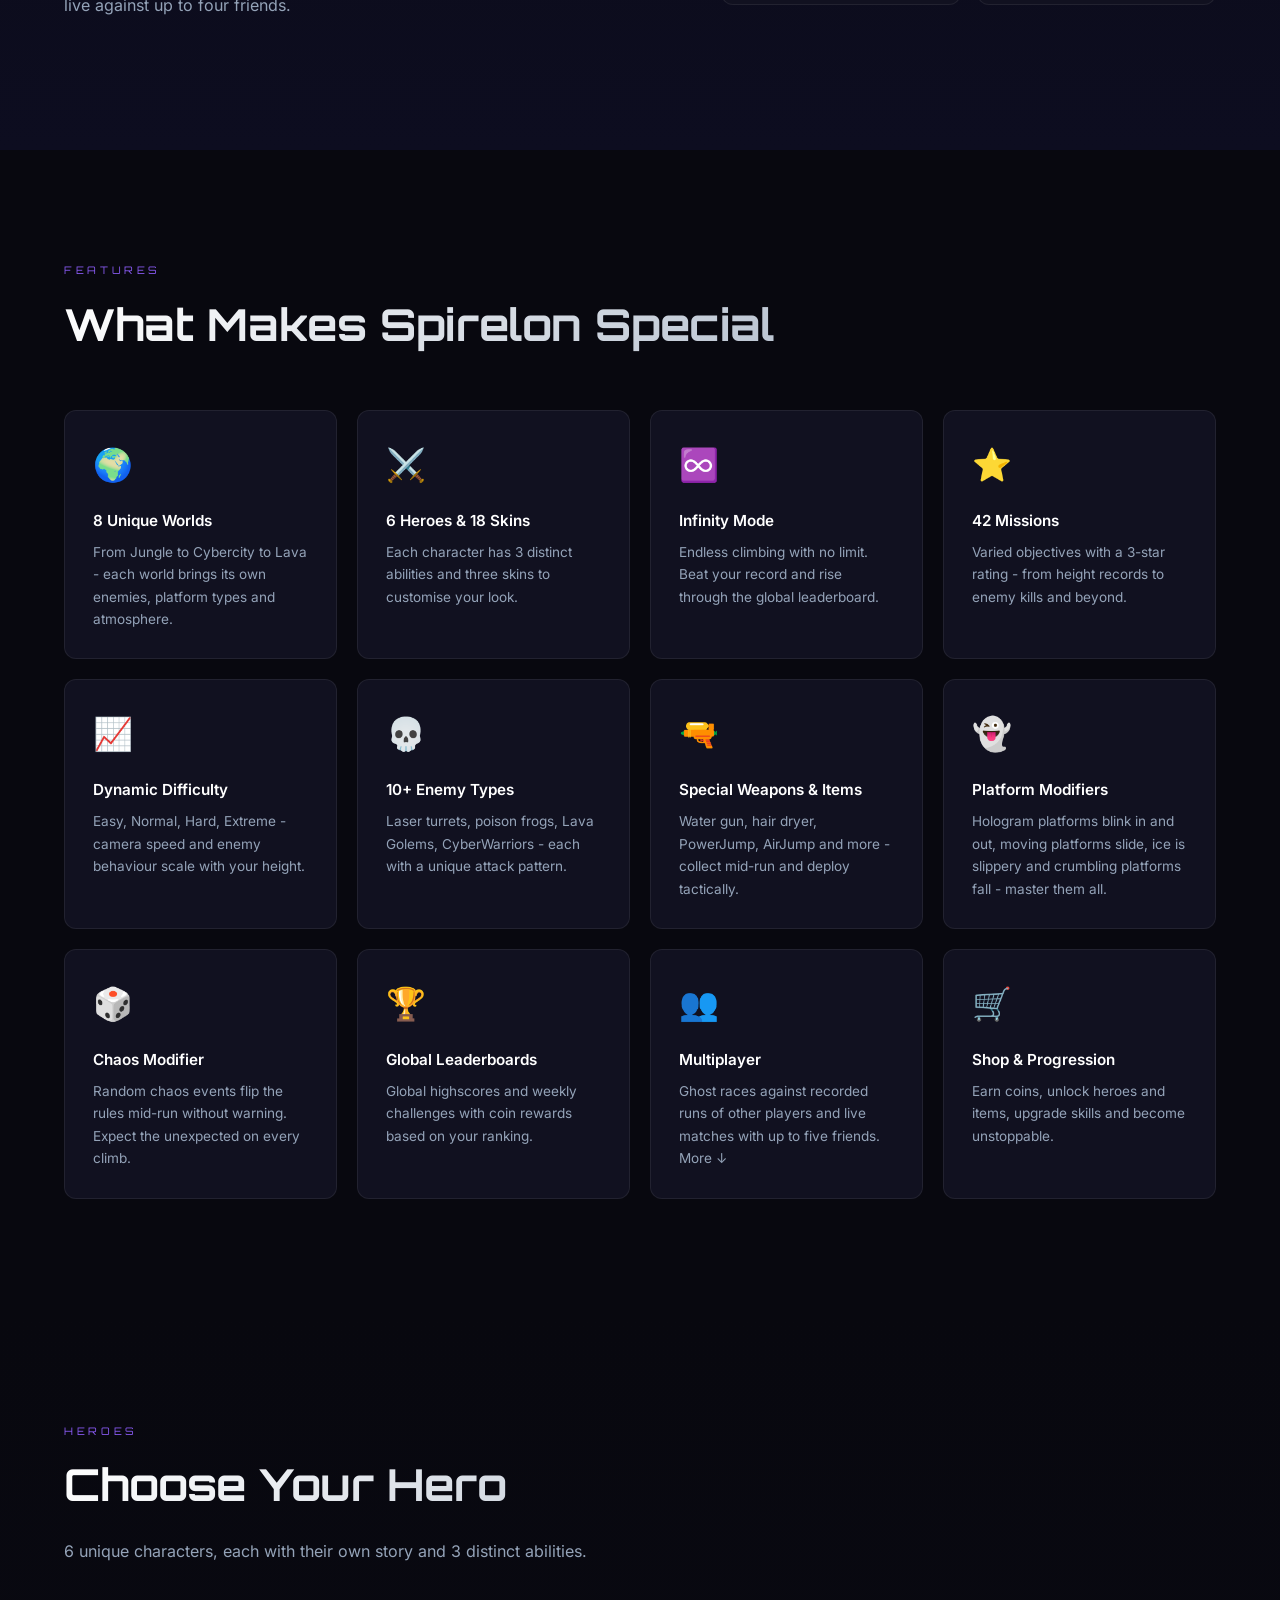
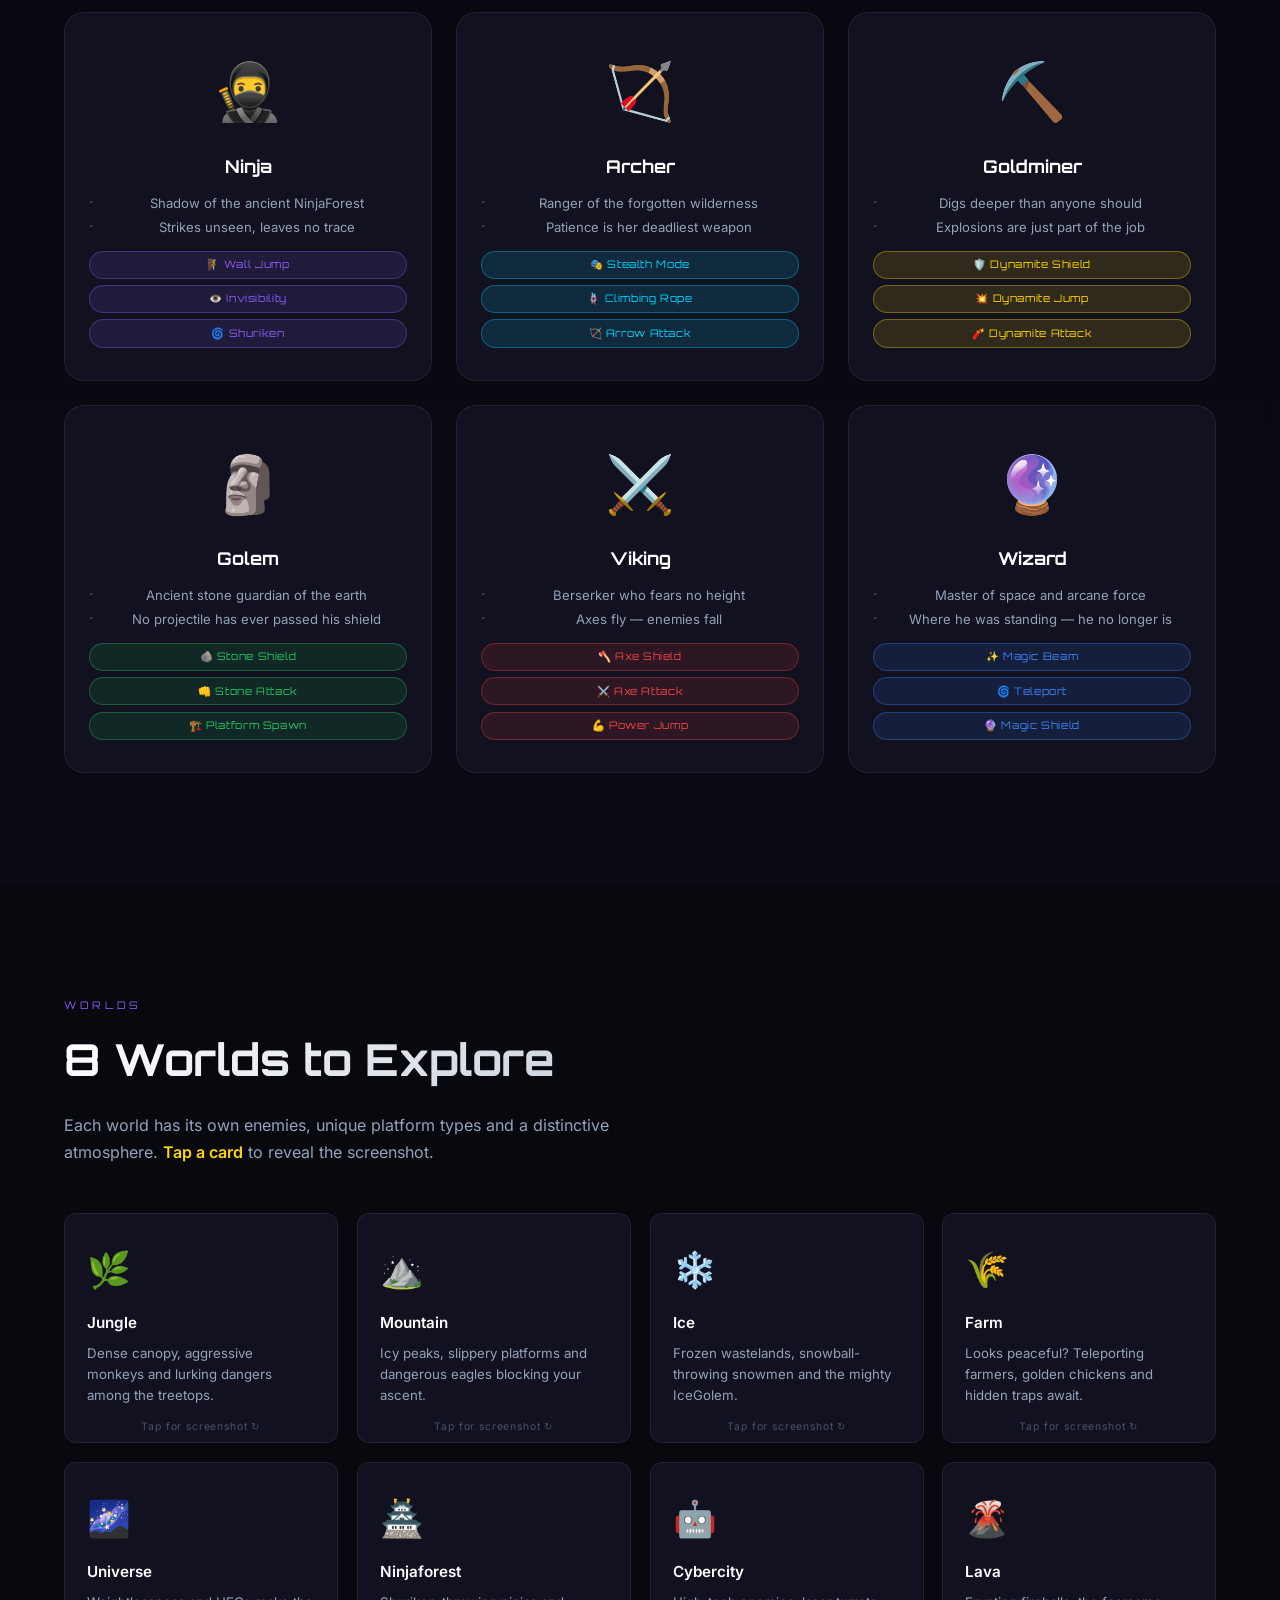
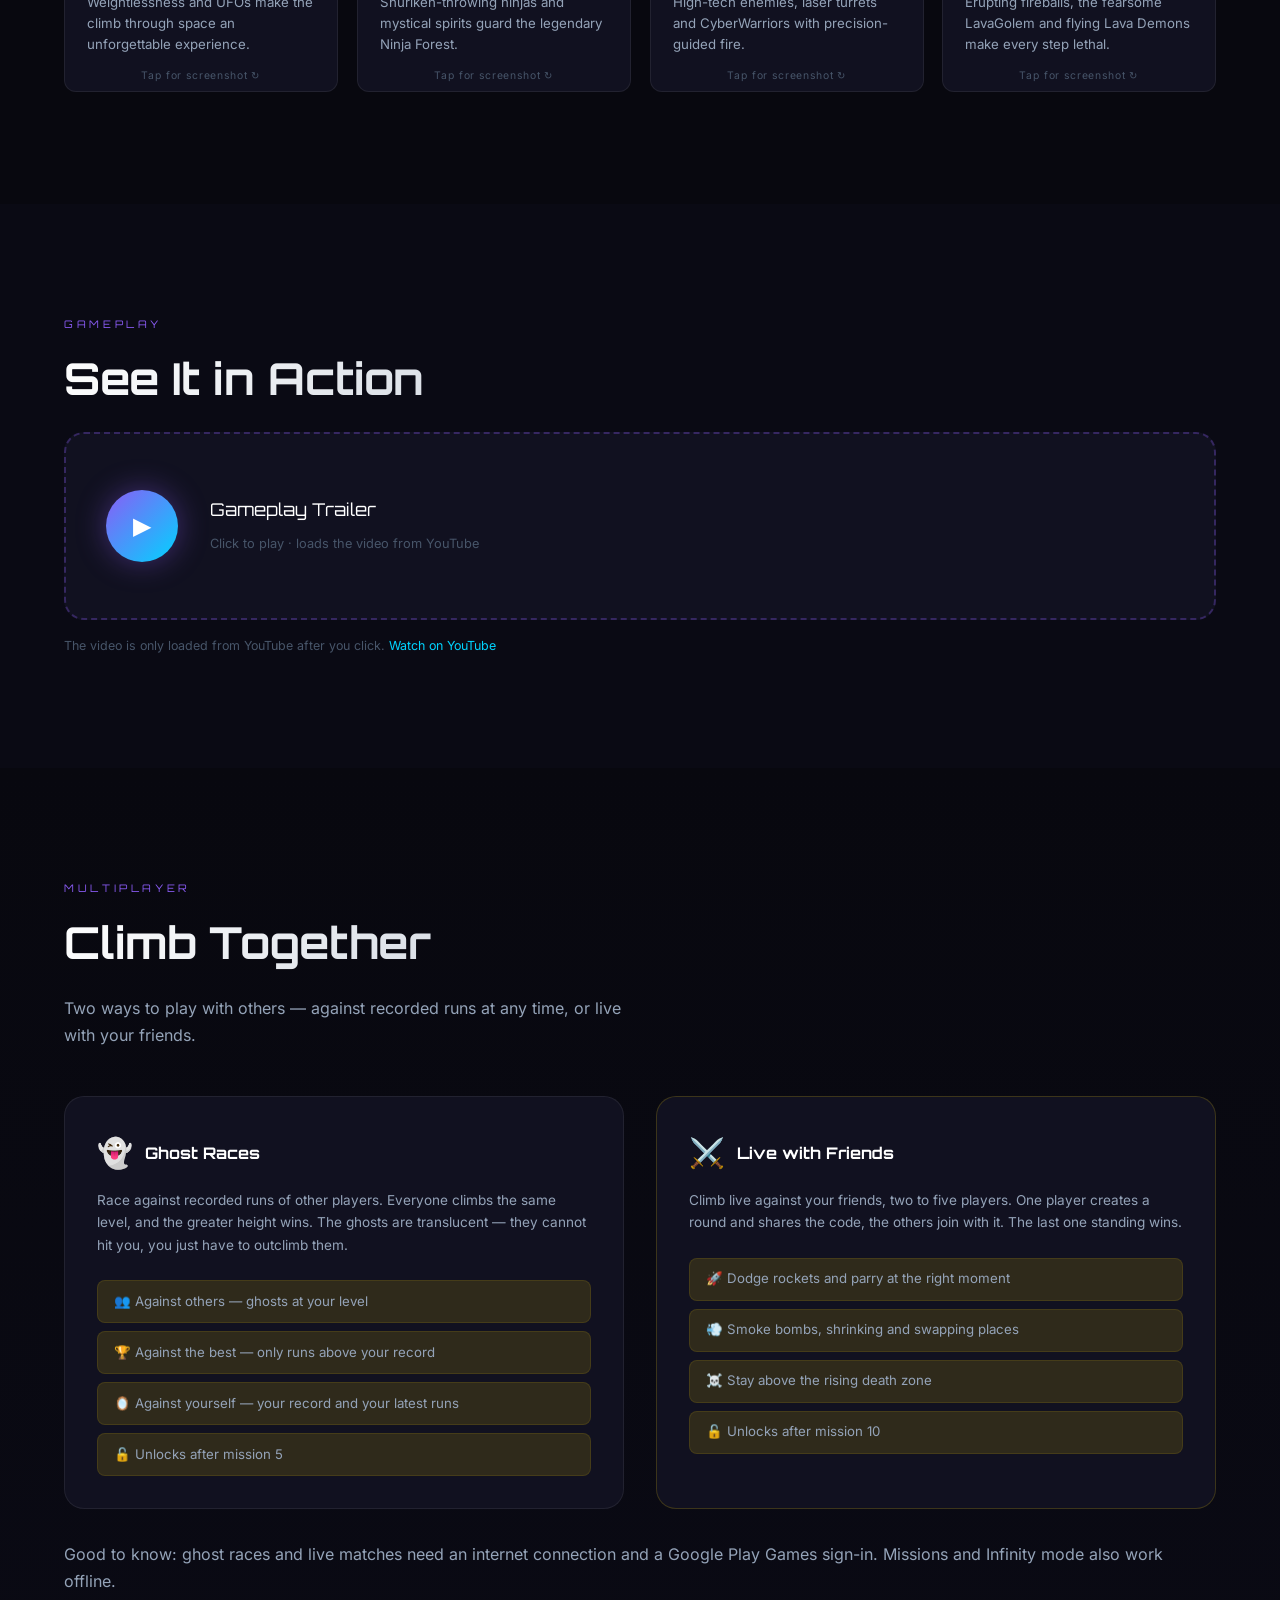
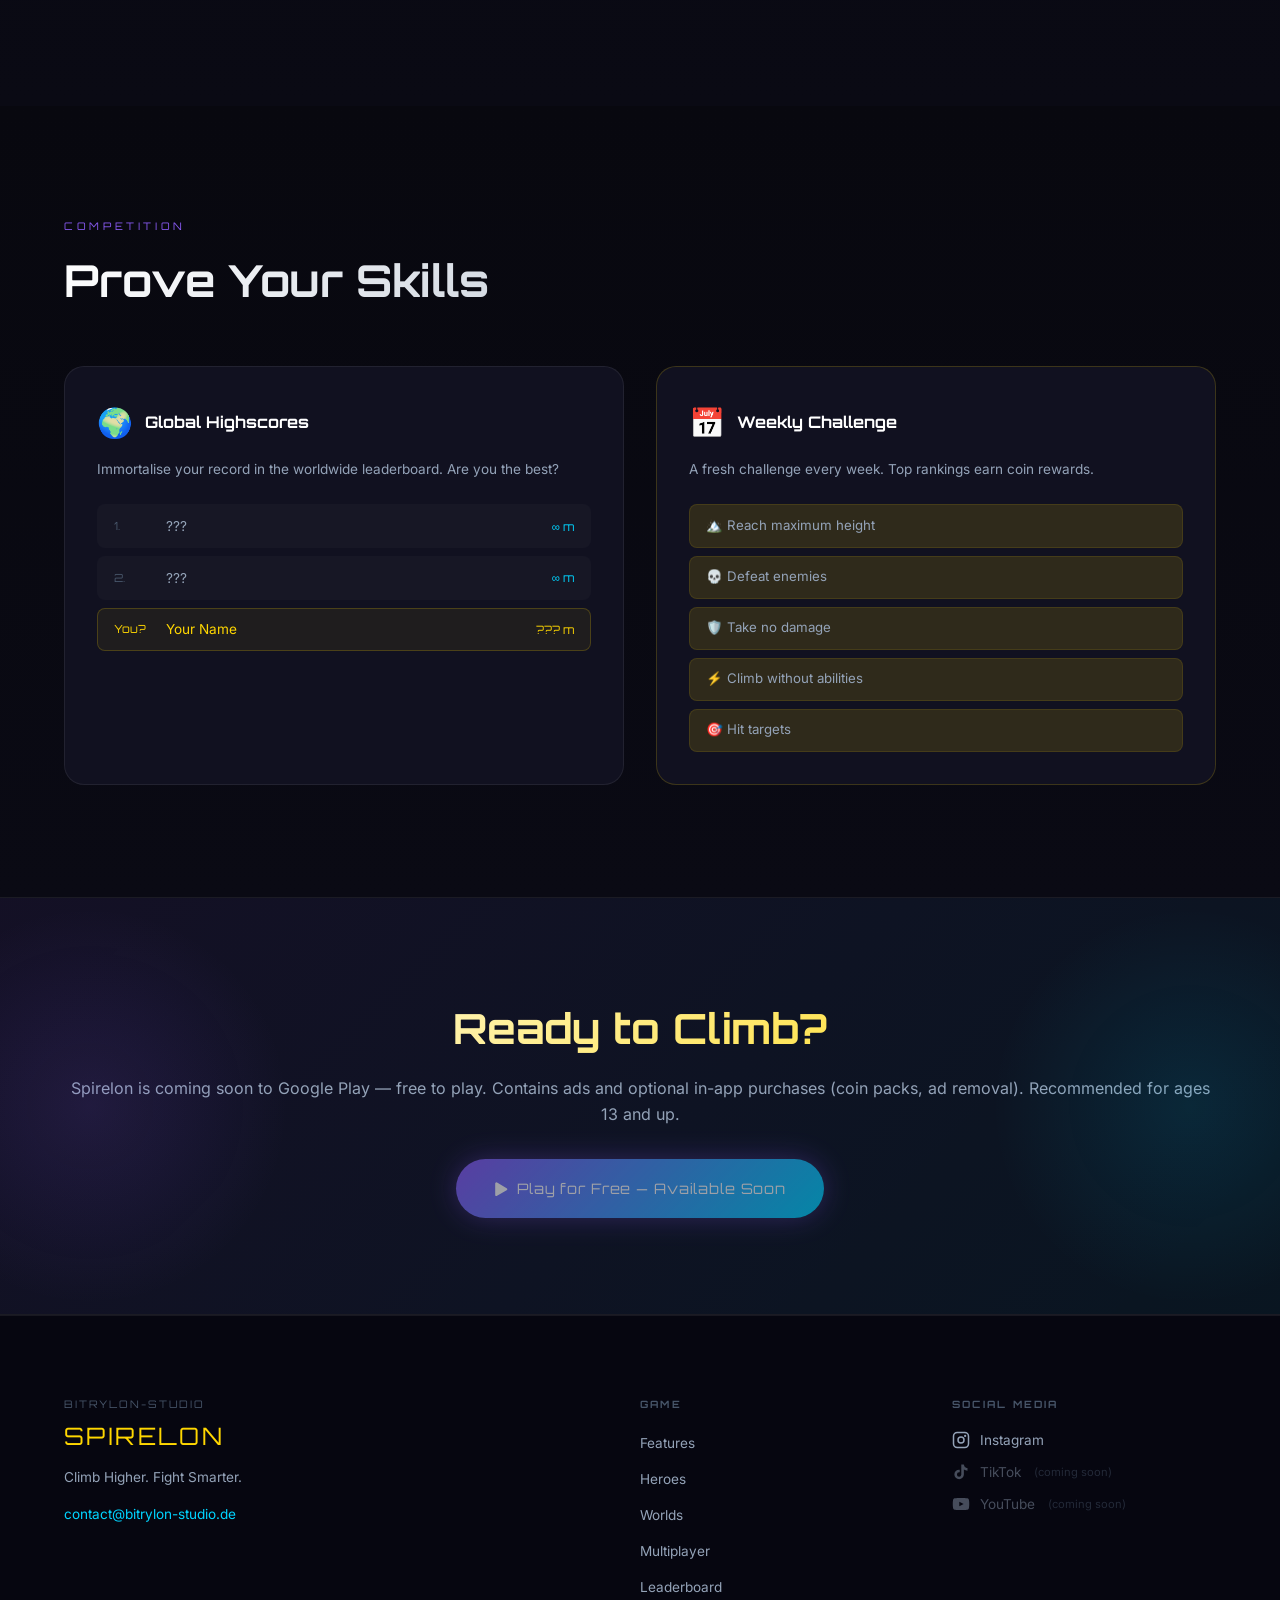
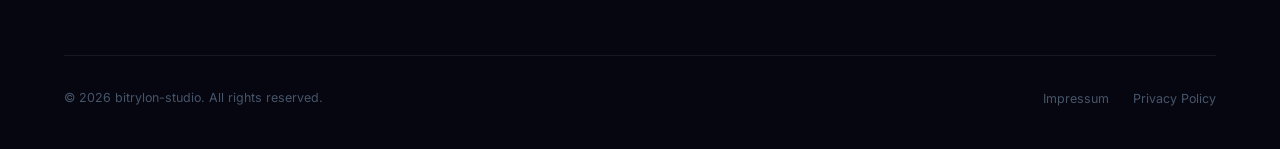
==== commit 29d8dfce: "Add files via upload" ====
--- a/spirelon/index.html
+++ b/spirelon/index.html
@@ -243,7 +243,13 @@
   <div class="container">
     <div class="section-label">Gameplay</div>
     <h2 class="section-title">See It in Action</h2>
-    <div class="trailer-box"><div class="trailer-box__play">&#x25B6;</div><div class="trailer-box__text"><span class="trailer-box__title">Gameplay Trailer</span><span class="trailer-box__sub">Coming Soon</span></div></div>
+    <div class="trailer-embed" id="trailerEmbed" data-video="2fiQcxjC4GU">
+      <button type="button" class="trailer-box" id="trailerPlay" aria-label="Play gameplay trailer">
+        <div class="trailer-box__play">&#x25B6;</div>
+        <div class="trailer-box__text"><span class="trailer-box__title">Gameplay Trailer</span><span class="trailer-box__sub">Click to play &middot; loads the video from YouTube</span></div>
+      </button>
+    </div>
+    <p class="trailer-note">The video is only loaded from YouTube after you click. <a href="https://www.youtube.com/watch?v=2fiQcxjC4GU" target="_blank" rel="noopener noreferrer">Watch on YouTube</a></p>
   </div>
 </section>
 <section class="leaderboard" id="multiplayer">
@@ -431,7 +437,7 @@
 
     <h3>14. Recipients and international transfers</h3>
     <ul>
-      <li><strong>Google Ireland Limited</strong> / Google LLC: Google Play, Play Games, Firebase Authentication, Cloud Firestore, Cloud Functions, AdMob, In-App Review.</li>
+      <li><strong>Google Ireland Limited</strong> / Google LLC: Google Play, Play Games, Firebase Authentication, Cloud Firestore, Cloud Functions, AdMob, In-App Review, YouTube (trailer, only after your click).</li>
       <li><strong>Unity Technologies</strong>: Unity Gaming Services (Analytics, Authentication, Multiplayer, Relay).</li>
       <li><strong>GitHub, Inc.</strong>: hosting of this website (section 18).</li>
     </ul>
@@ -449,6 +455,7 @@
 
     <h3>18. This website</h3>
     <p>This website is hosted on GitHub Pages (GitHub, Inc., 88 Colin P. Kelly Jr. Street, San Francisco, CA 94107, USA). When you visit it, GitHub processes your IP address and technical request data (e.g. browser type, time of access) in server logs to deliver the site and protect it against attacks. The website itself uses no cookies, tracking or analytics, and all fonts are hosted locally (no Google Fonts). Links to external sites (e.g. Instagram, Google Play) only transfer data once you click them.</p>
+    <p>The gameplay trailer is hosted on YouTube (Google Ireland Limited). It is a two-click solution: as long as you do not click &ldquo;Click to play&rdquo;, no connection to YouTube is made. After your click the video is loaded in the privacy-enhanced mode (youtube-nocookie.com); YouTube then receives your IP address and technical request data and may set cookies or read information on your device. Legal basis: your consent through your click (Art. 6(1)(a) GDPR, &sect; 25(1) TDDDG). You can avoid this by not playing the video. More: <a href="https://policies.google.com/privacy" target="_blank" rel="noopener noreferrer">Google Privacy Policy</a>.</p>
     <p>Legal basis: Art. 6(1)(f) GDPR (secure and reliable delivery of the website). GitHub is certified under the EU&ndash;US Data Privacy Framework. See: <a href="https://docs.github.com/en/site-policy/privacy-policies/github-general-privacy-statement" target="_blank" rel="noopener noreferrer">GitHub Privacy Statement</a>.</p>
 
     <h3>19. Children</h3>
@@ -521,7 +528,7 @@
 
     <h3>14. Empfänger und Drittlandübermittlung</h3>
     <ul>
-      <li><strong>Google Ireland Limited</strong> / Google LLC: Google Play, Play Spiele, Firebase Authentication, Cloud Firestore, Cloud Functions, AdMob, In-App Review.</li>
+      <li><strong>Google Ireland Limited</strong> / Google LLC: Google Play, Play Spiele, Firebase Authentication, Cloud Firestore, Cloud Functions, AdMob, In-App Review, YouTube (Trailer, nur nach deinem Klick).</li>
       <li><strong>Unity Technologies</strong>: Unity Gaming Services (Analytics, Authentication, Multiplayer, Relay).</li>
       <li><strong>GitHub, Inc.</strong>: Hosting dieser Website (Abschnitt 18).</li>
     </ul>
@@ -539,6 +546,7 @@
 
     <h3>18. Diese Website</h3>
     <p>Diese Website wird bei GitHub Pages gehostet (GitHub, Inc., 88 Colin P. Kelly Jr. Street, San Francisco, CA 94107, USA). Beim Aufruf verarbeitet GitHub deine IP-Adresse und technische Daten der Anfrage (z.&nbsp;B. Browsertyp, Zeitpunkt) in Server-Protokollen, um die Seite auszuliefern und vor Angriffen zu schützen. Die Website selbst verwendet keine Cookies, kein Tracking und keine Analyse; alle Schriften werden lokal geladen (kein Google Fonts). Links zu externen Seiten (z.&nbsp;B. Instagram, Google Play) übertragen erst Daten, wenn du sie anklickst.</p>
+    <p>Der Gameplay-Trailer liegt bei YouTube (Google Ireland Limited). Es ist eine Zwei-Klick-Lösung: Solange du nicht auf „Click to play“ klickst, wird keine Verbindung zu YouTube aufgebaut. Nach deinem Klick wird das Video im erweiterten Datenschutzmodus geladen (youtube-nocookie.com); YouTube erhält dann deine IP-Adresse und technische Daten der Anfrage und kann Cookies setzen oder Informationen auf deinem Gerät auslesen. Rechtsgrundlage: deine Einwilligung durch den Klick (Art. 6 Abs. 1 lit. a DSGVO, § 25 Abs. 1 TDDDG). Du kannst das vermeiden, indem du das Video nicht abspielst. Mehr: <a href="https://policies.google.com/privacy" target="_blank" rel="noopener noreferrer">Google-Datenschutzerklärung</a>.</p>
     <p>Rechtsgrundlage: Art. 6 Abs. 1 lit. f DSGVO (sichere und zuverlässige Auslieferung der Website). GitHub ist unter dem EU-US Data Privacy Framework zertifiziert. Mehr: <a href="https://docs.github.com/en/site-policy/privacy-policies/github-general-privacy-statement" target="_blank" rel="noopener noreferrer">GitHub-Datenschutzerklärung</a>.</p>
 
     <h3>19. Kinder</h3>
--- a/spirelon/css/style.css
+++ b/spirelon/css/style.css
@@ -580,6 +580,14 @@
   display: block; font-family: var(--font-display); font-size: 1.1rem; color: #fff; margin-bottom: 0.3rem;
 }
 .trailer-box__sub { font-size: 0.8rem; color: var(--text-dim); }
+/* Trailer is a <button> (two-click embed): reset button look, keep the card style */
+button.trailer-box { width: 100%; font: inherit; color: inherit; text-align: left; margin-bottom: 0; }
+button.trailer-box:focus-visible { outline: 2px solid var(--cyan); outline-offset: 3px; }
+.trailer-embed { margin-bottom: 1rem; }
+.trailer-embed.is-playing { position: relative; aspect-ratio: 16 / 9; border-radius: var(--r-lg); overflow: hidden; background: #000; border: 1px solid var(--border); }
+.trailer-embed iframe { position: absolute; inset: 0; width: 100%; height: 100%; border: 0; }
+.trailer-note { font-size: 0.78rem; color: var(--text-dim); }
+.trailer-note a { color: var(--cyan); }
 
 .screenshots__grid {
   display: grid;
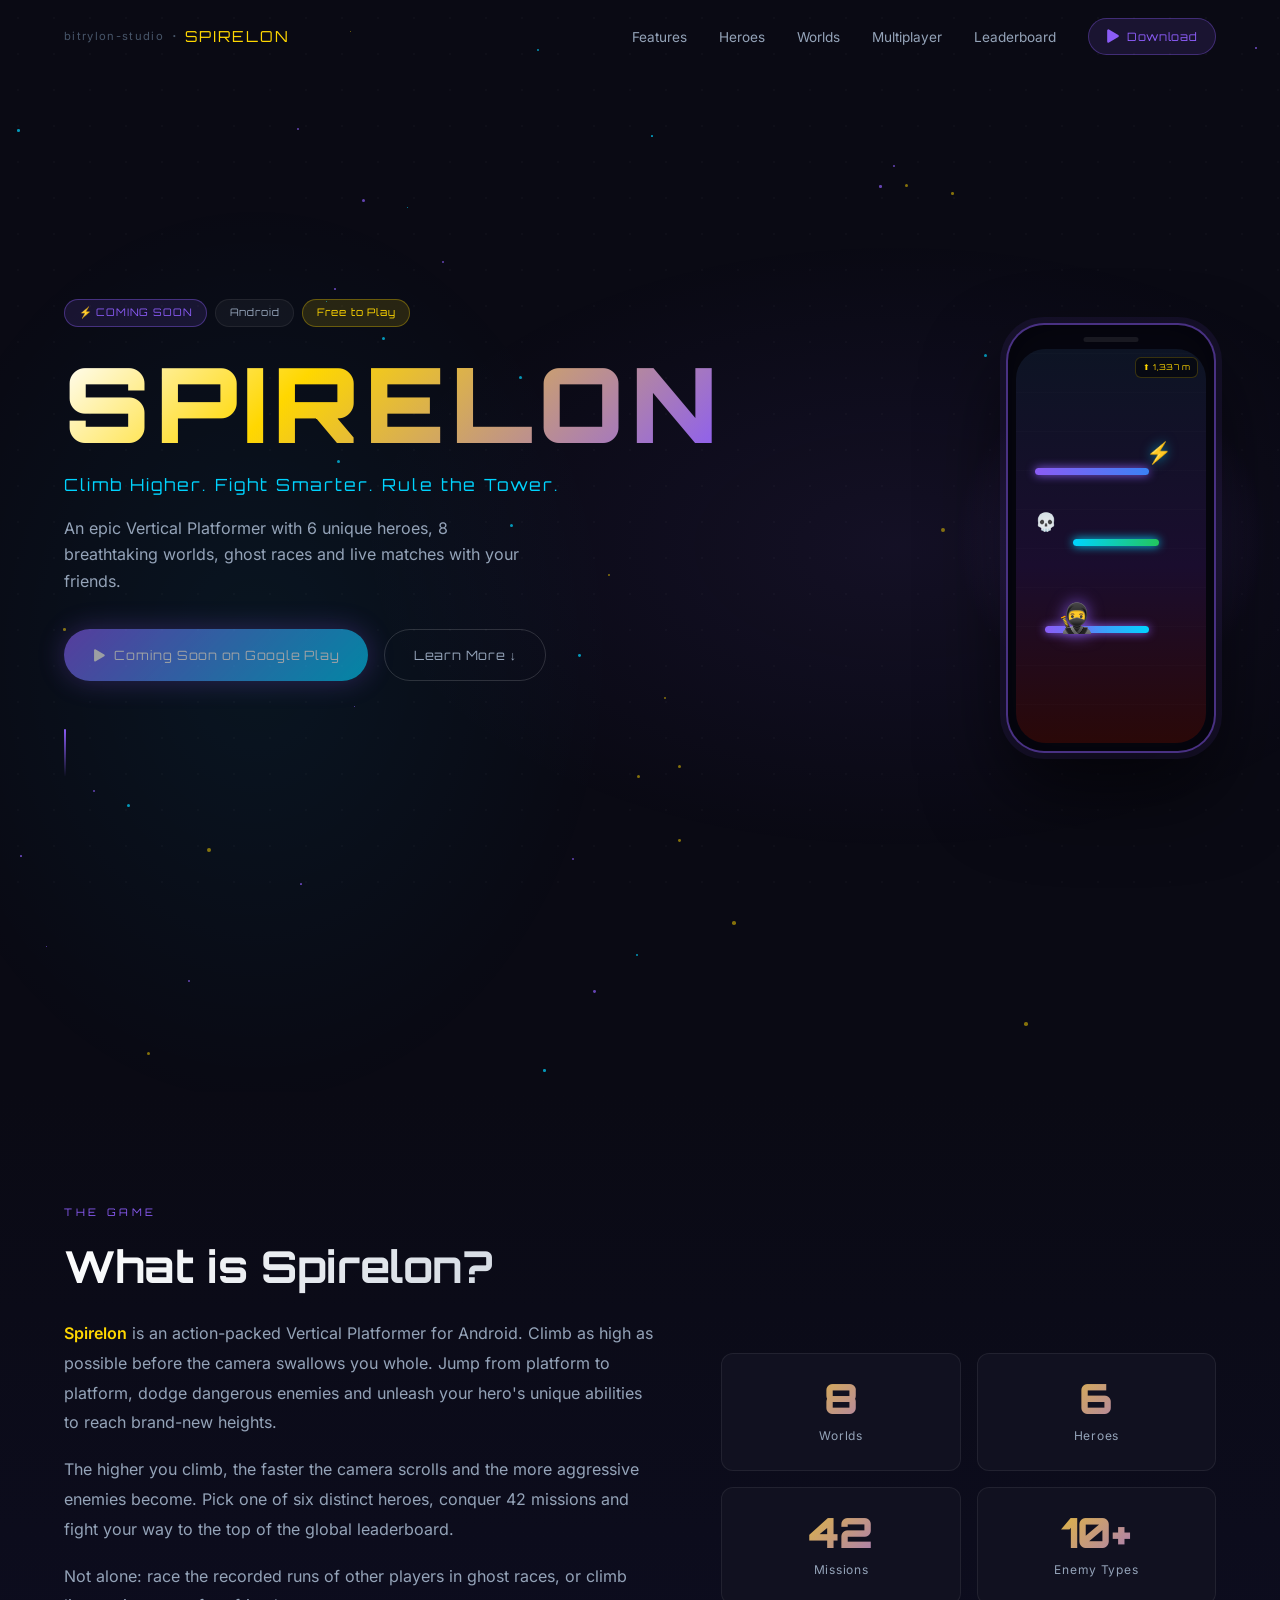
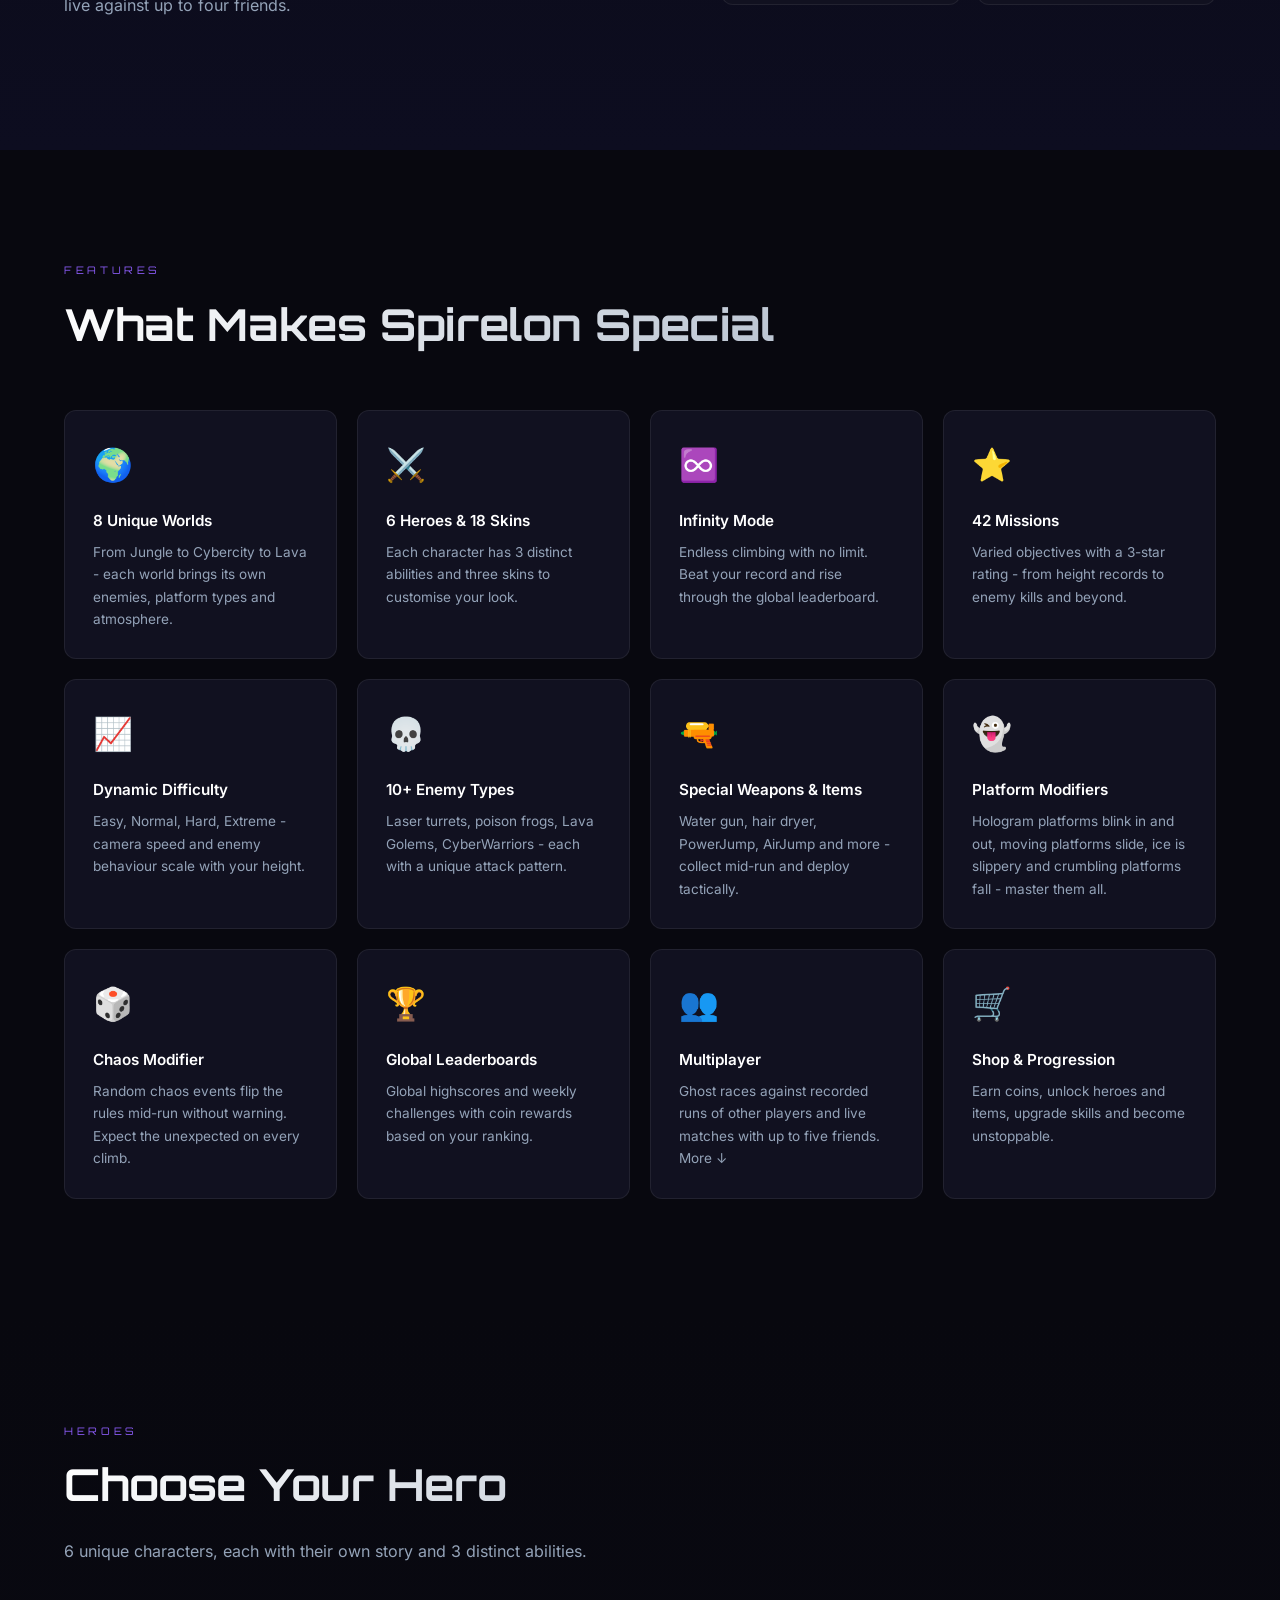
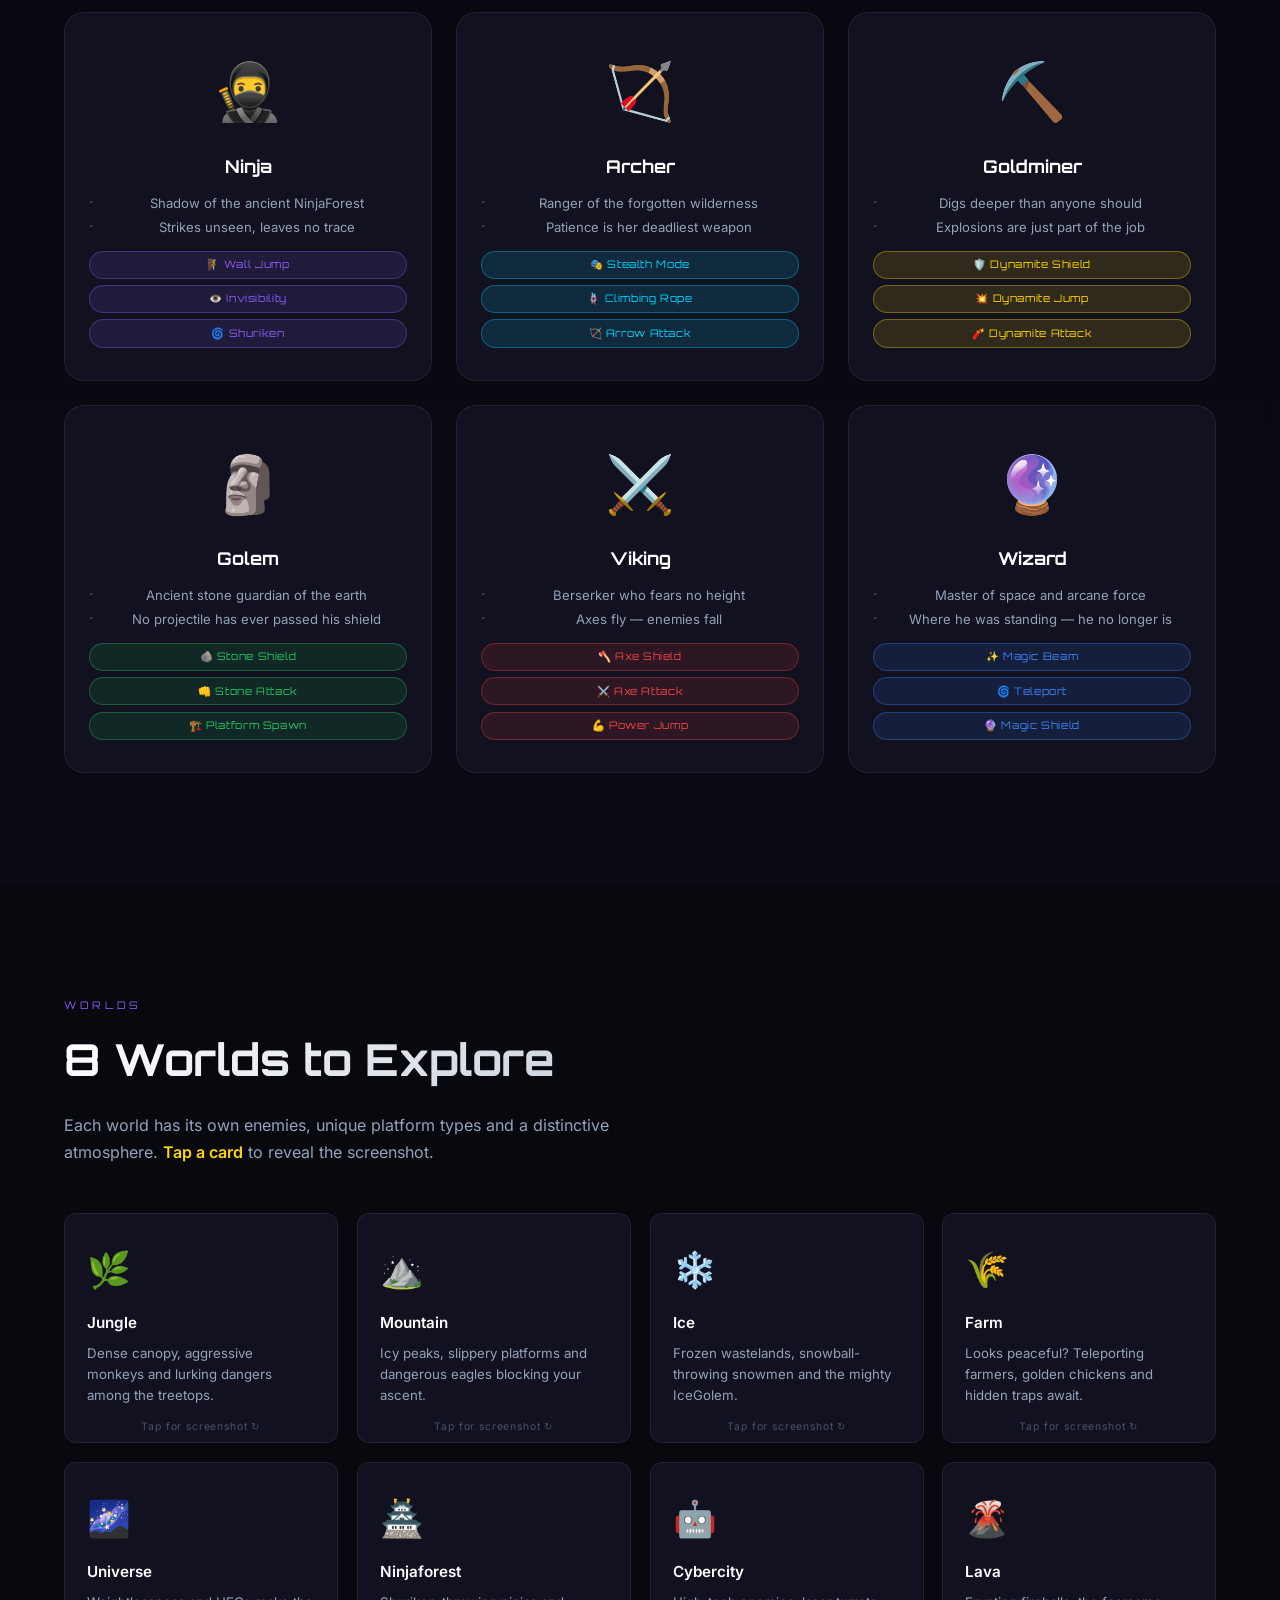
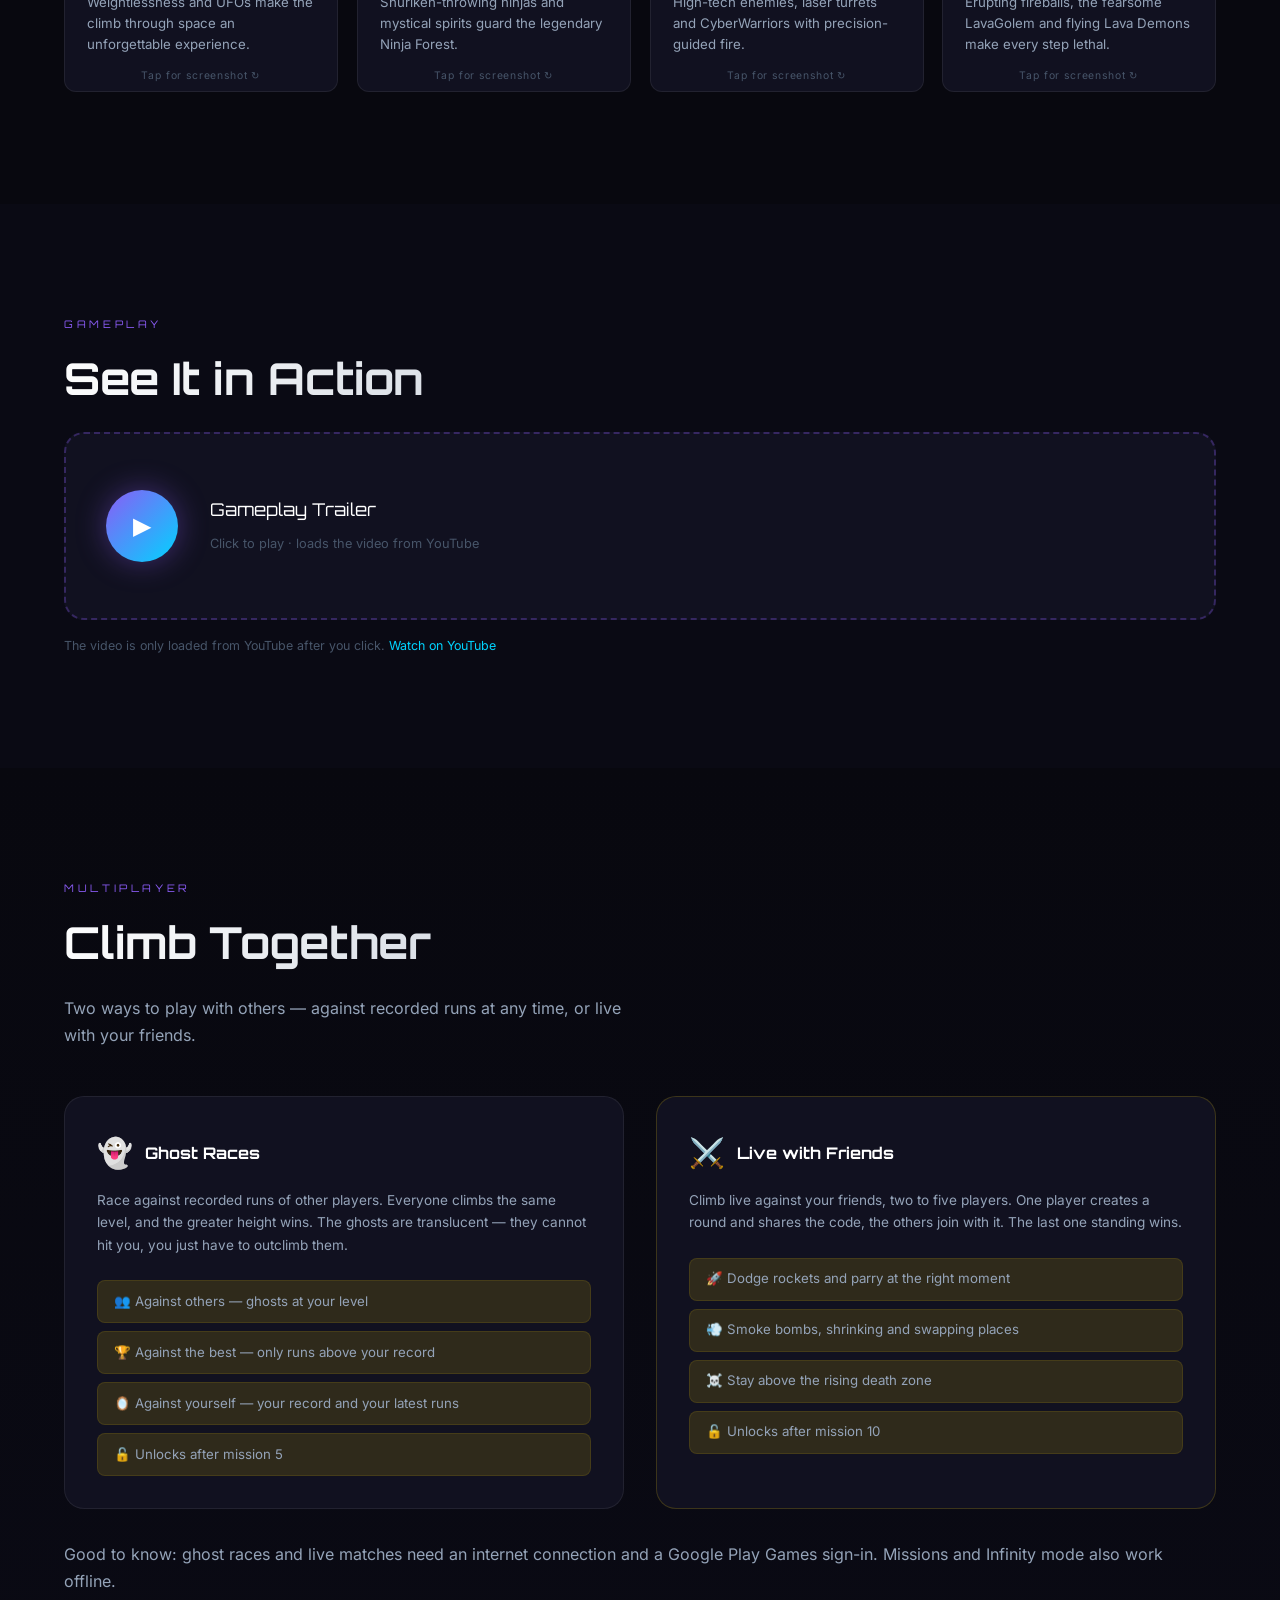
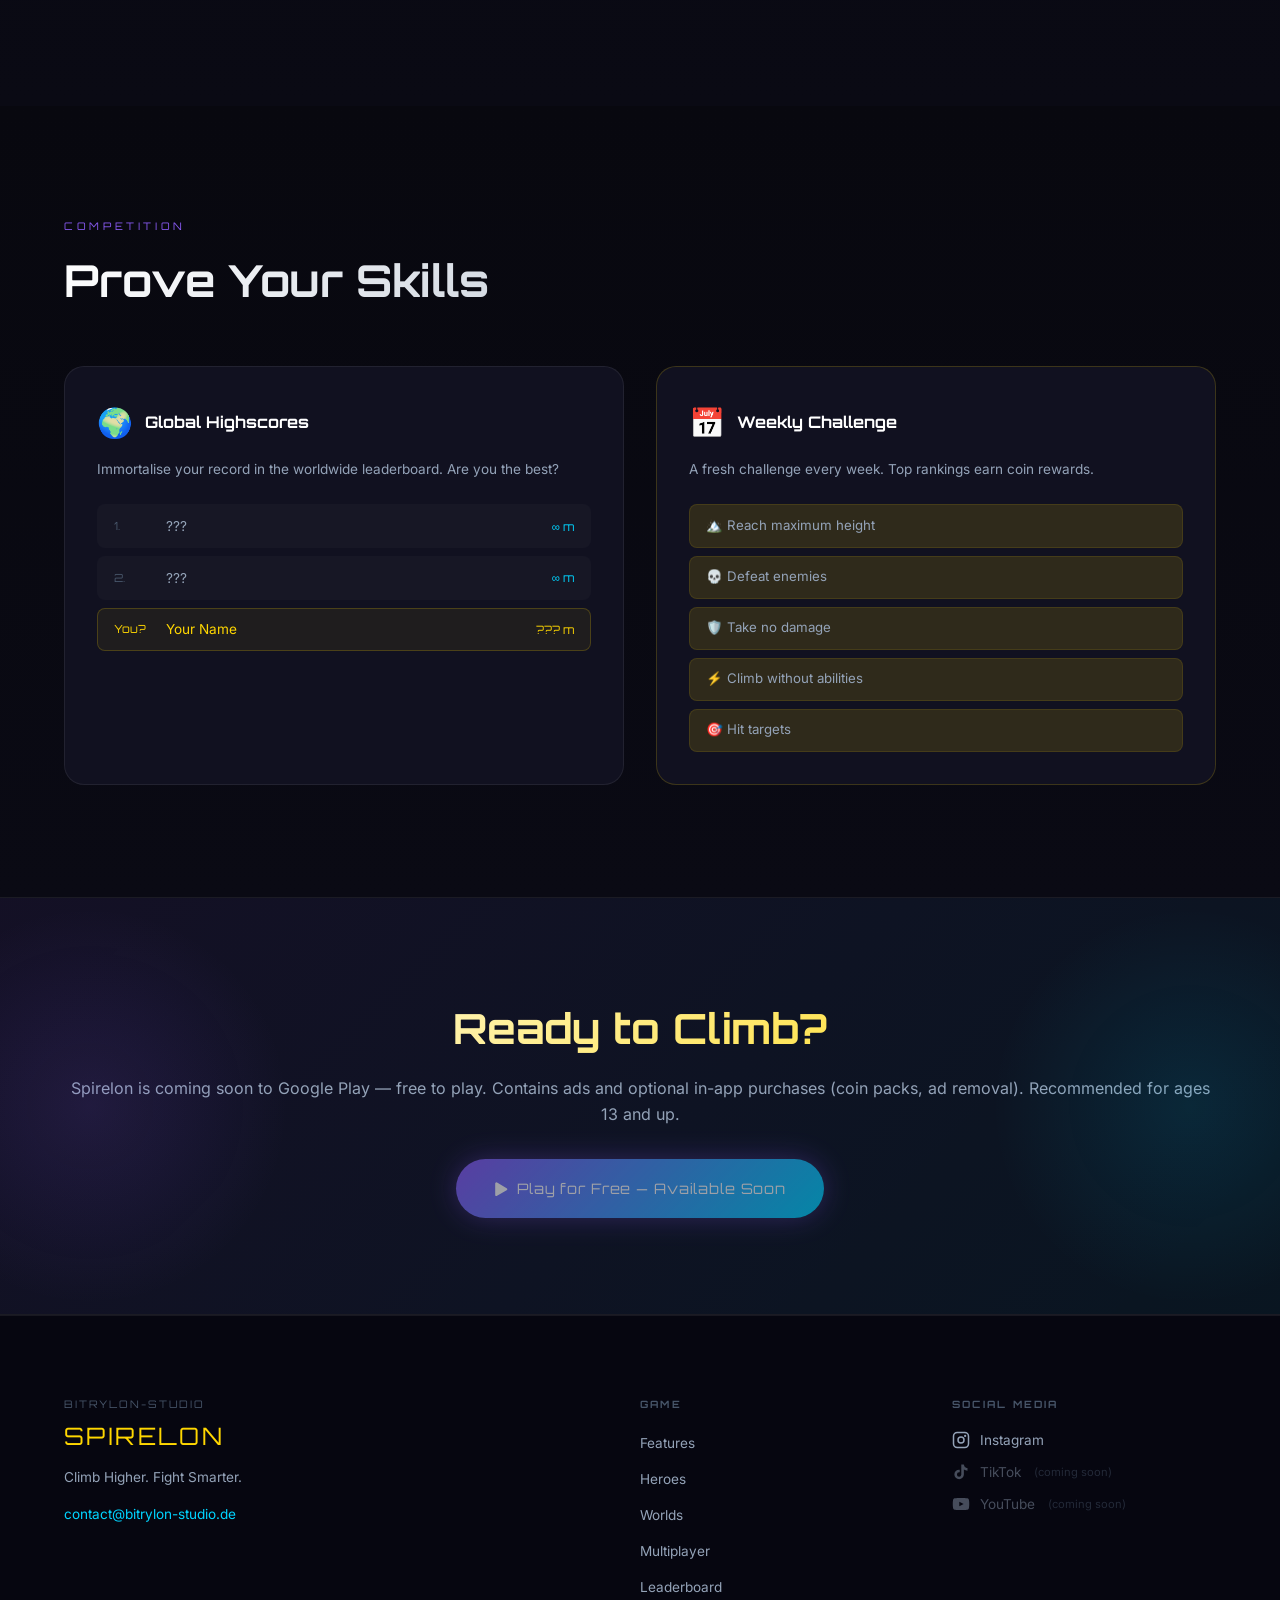
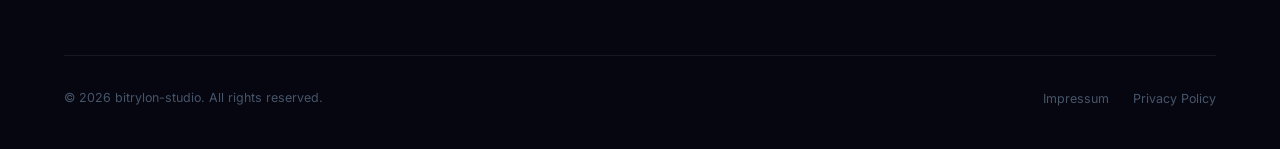
==== commit b978817d: "Update address information for Philipp Hellmeier" ====
--- a/spirelon/index.html
+++ b/spirelon/index.html
@@ -362,7 +362,7 @@
     <button class="modal__close" data-close="Impressum" aria-label="Close">&#x2715;</button>
     <h2>Impressum</h2>
     <p class="modal__legal-hint"><strong>Angaben gem&#xE4;&#xDF; &#xA7; 5 DDG</strong></p>
-    <p><strong>Philipp Hellmeier</strong><br>Europaring 90<br>53757 St. Augustin<br>Deutschland</p>
+    <p><strong>Philipp Hellmeier</strong><br>Stumpfwiesenweg 14<br>82008 Unterhaching<br>Deutschland</p>
     <p><strong>Kontakt</strong><br>E-Mail: <a href="mailto:contact@bitrylon-studio.de">contact@bitrylon-studio.de</a></p>
     <h3>Haftungsausschluss</h3>
     <p>Die Inhalte dieser Website wurden mit gr&#xF6;&#xDF;ter Sorgfalt erstellt. F&#xFC;r die Richtigkeit, Vollst&#xE4;ndigkeit und Aktualit&#xE4;t der Inhalte kann keine Gew&#xE4;hr &#xFC;bernommen werden.</p>
@@ -376,7 +376,7 @@
     <p class="modal__legal-hint">Last updated: 15 November 2026 &middot; <a href="#privacy-de">Deutsche Fassung</a></p>
 
     <h3>1. Controller</h3>
-    <p><strong>Philipp Hellmeier</strong> (bitrylon-studio)<br>Europaring 90, 53757 St. Augustin, Germany<br>E-mail: <a href="mailto:contact@bitrylon-studio.de">contact@bitrylon-studio.de</a></p>
+    <p><strong>Philipp Hellmeier</strong> (bitrylon-studio)<br>Stumpfwiesenweg 14, 82008 Unterhaching, Germany<br>E-mail: <a href="mailto:contact@bitrylon-studio.de">contact@bitrylon-studio.de</a></p>
 
     <h3>2. Overview</h3>
     <p>Spirelon can largely be played offline. Online features (leaderboards, weekly challenge, ghost races, arena, invites, purchase verification) need a player account, which is created when you sign in with Google Play Games. The table of contents below lists every processing activity:</p>
@@ -467,7 +467,7 @@
     <p class="modal__legal-hint">Stand: 15. November 2026</p>
 
     <h3>1. Verantwortlicher</h3>
-    <p><strong>Philipp Hellmeier</strong> (bitrylon-studio)<br>Europaring 90, 53757 St. Augustin<br>E-Mail: <a href="mailto:contact@bitrylon-studio.de">contact@bitrylon-studio.de</a></p>
+    <p><strong>Philipp Hellmeier</strong> (bitrylon-studio)<br>Stumpfwiesenweg 14, 82008 Unterhaching<br>E-Mail: <a href="mailto:contact@bitrylon-studio.de">contact@bitrylon-studio.de</a></p>
 
     <h3>2. Überblick</h3>
     <p>Spirelon lässt sich weitgehend offline spielen. Online-Funktionen (Bestenlisten, Wochen-Challenge, Geisterrennen, Arena, Einladungen, Kaufprüfung) brauchen ein Spielerkonto, das bei der Anmeldung mit Google Play Spiele angelegt wird. Alle Verarbeitungen im Überblick:</p>
